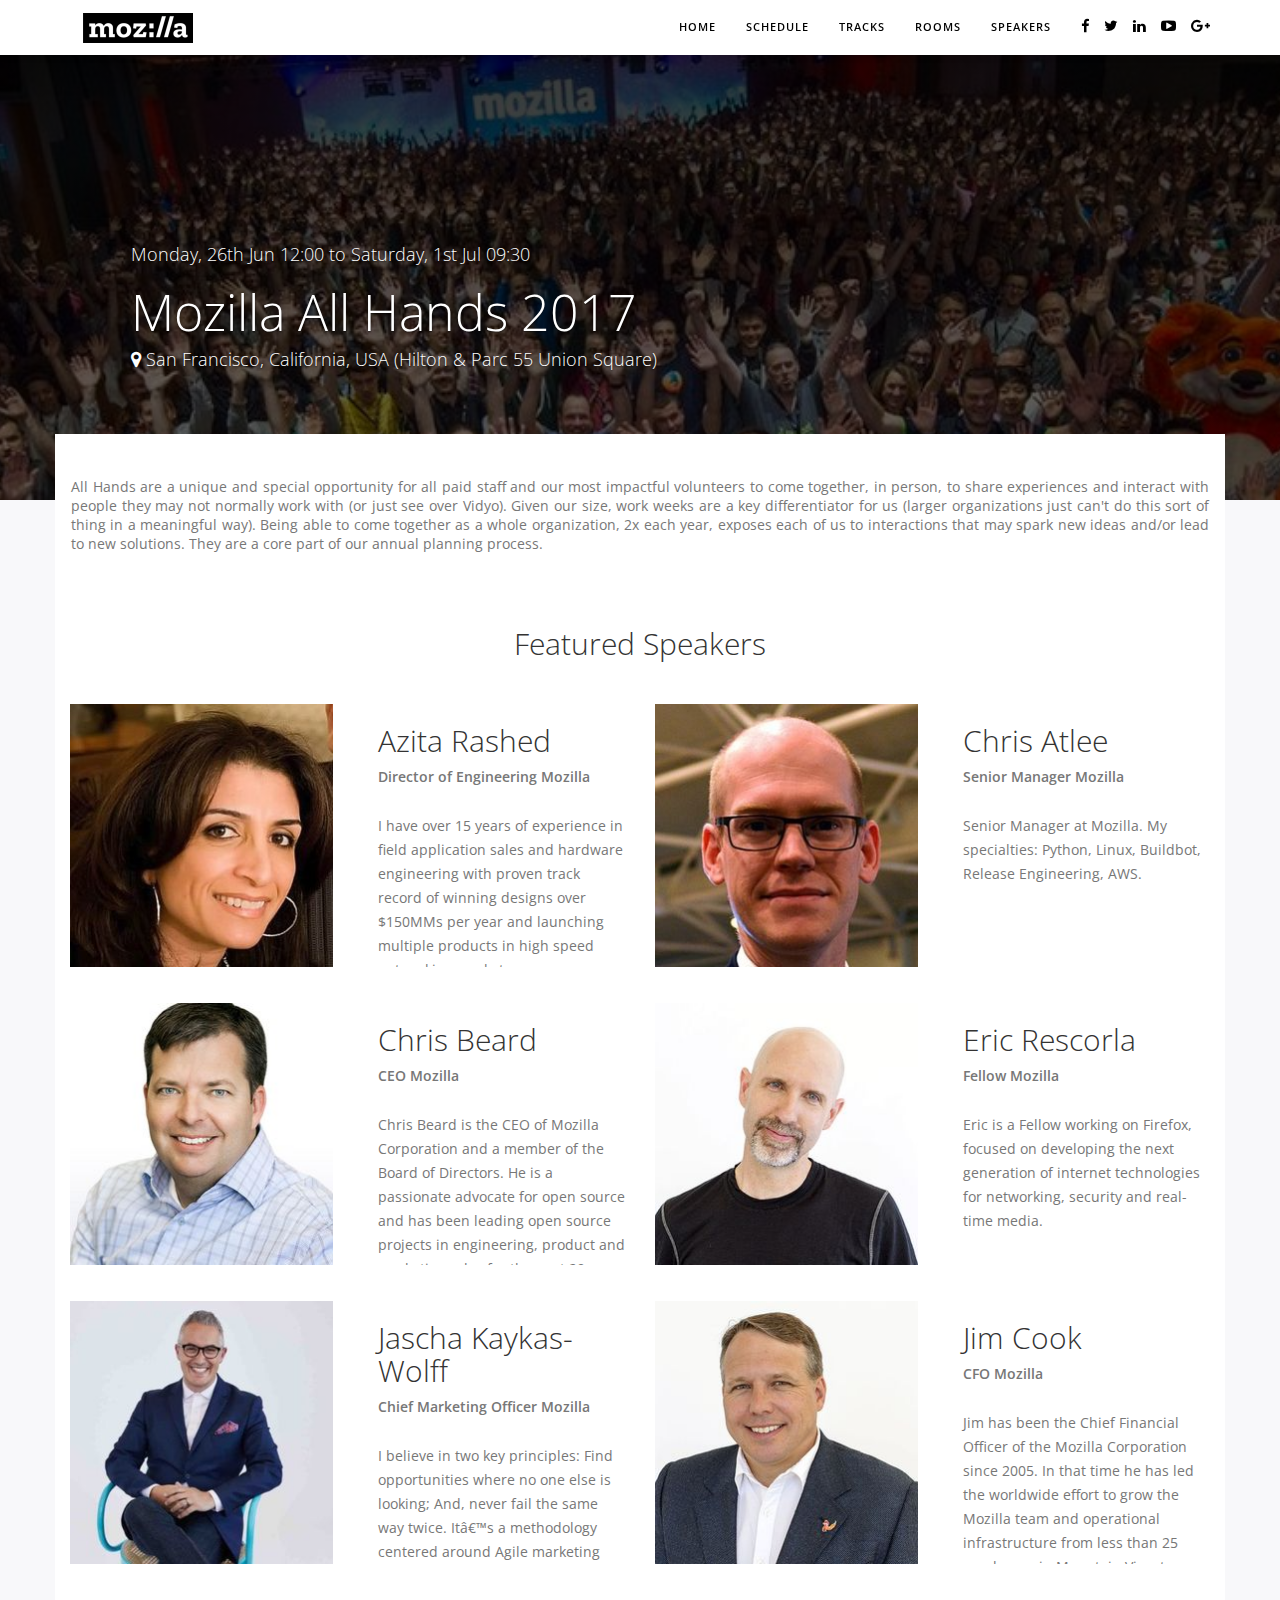
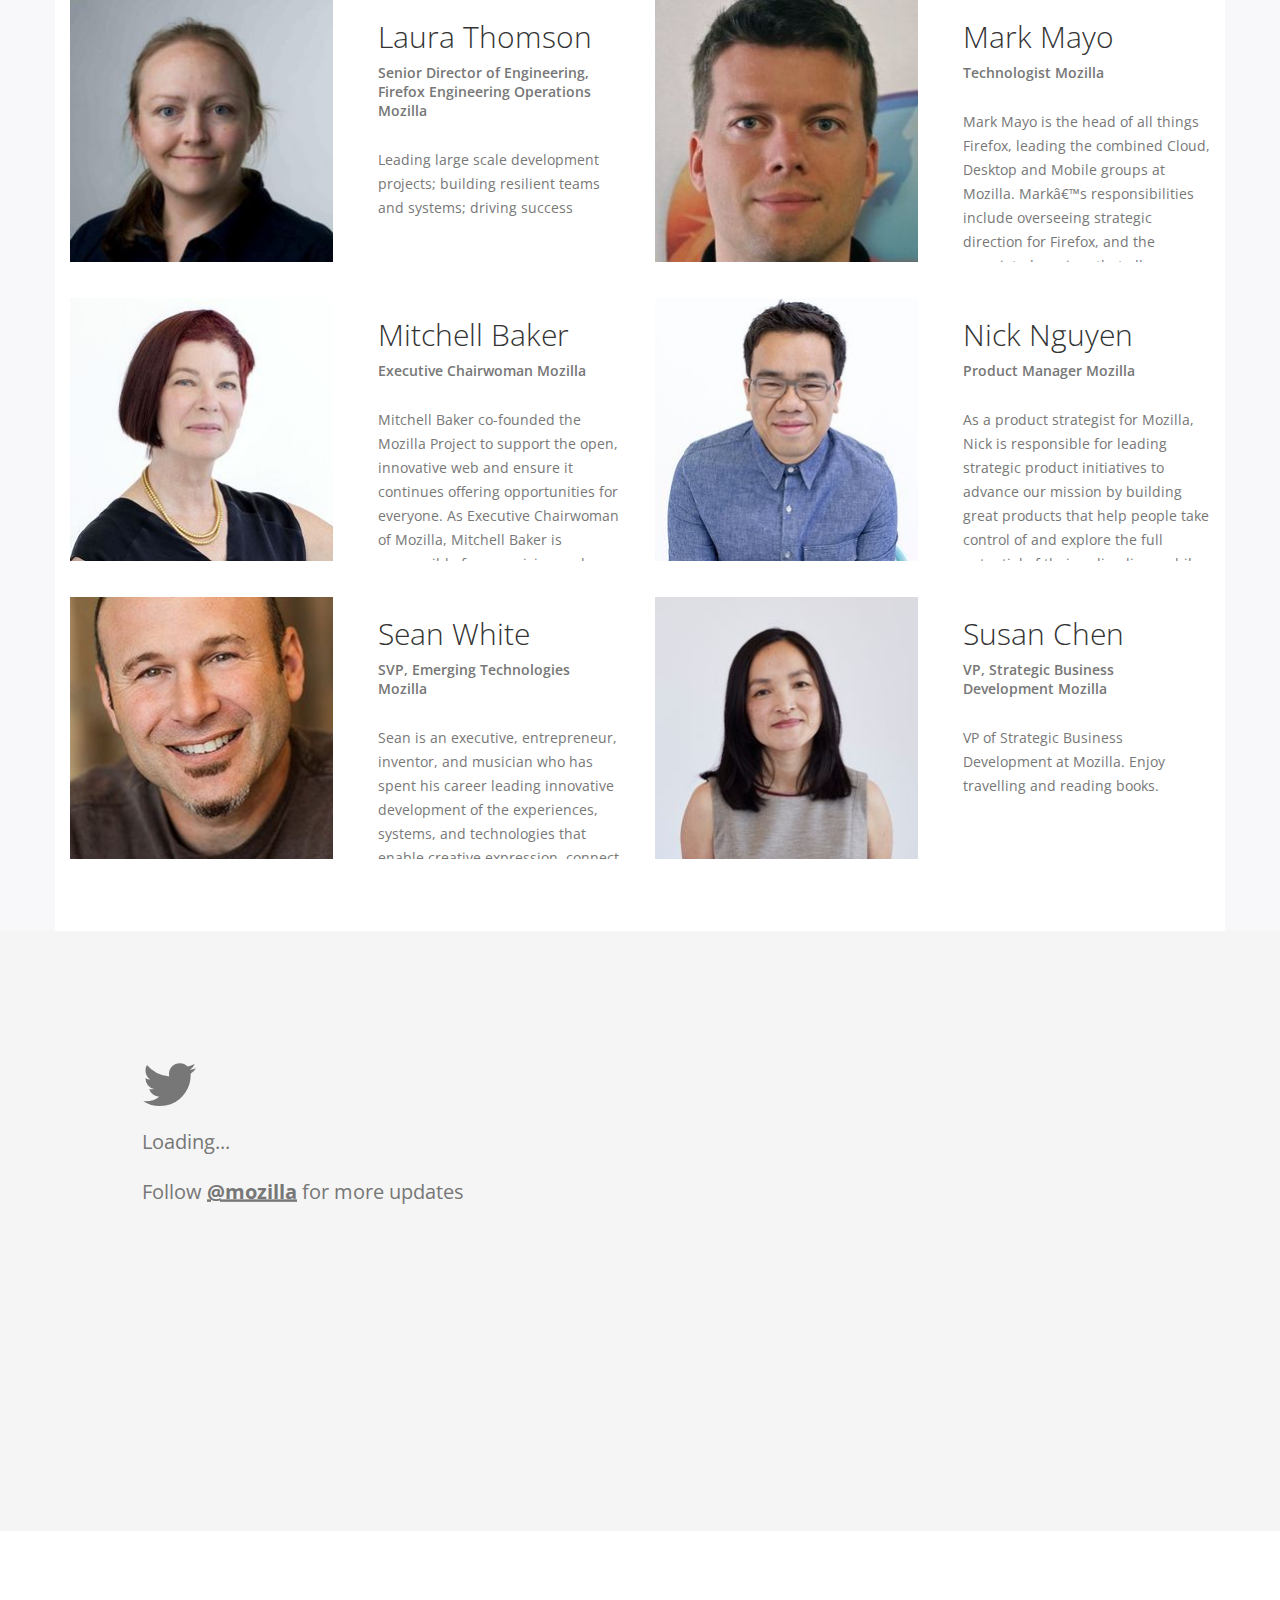
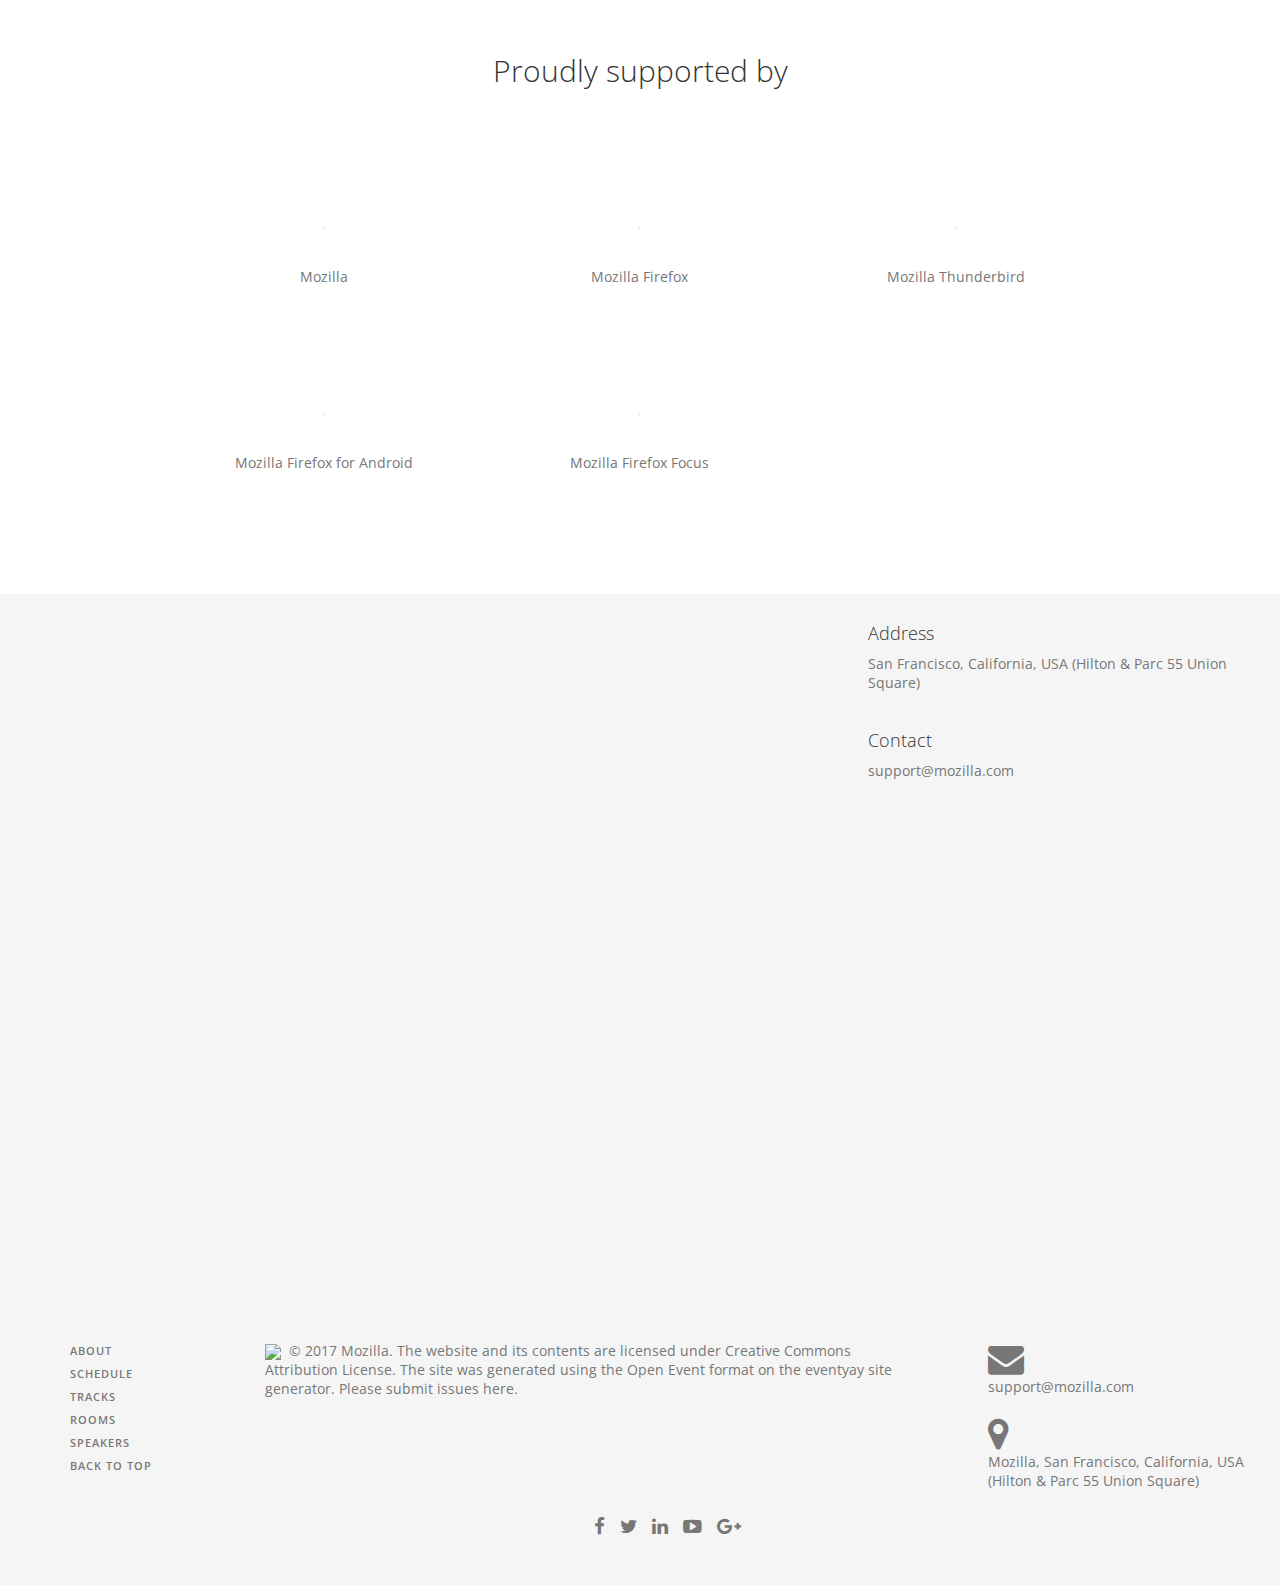
==== MozillaAllHands2017.mobile-view-filters/index.html @ 5df393ee "Add files" ====
<!DOCTYPE html><html lang="en"><head><!-- Global site tag (gtag.js) - Google Analytics --><link rel="preload" as="script" href="./js/jquery.min.js"><link rel="preload" as="script" href="./js/bootstrap.min.js"><link rel="preload" as="script" href="./js/event.min.js"><link rel="preload" as="style" href="./css/schedule.css"><link rel="preload" as="style" href="./css/font-awesome.min.css"><link rel="preload" as="style" href="./css/bootstrap.min.css"><link rel="manifest" href="./manifest.json"><link rel="preload" as="font" href="https://fonts.googleapis.com/css?family=Open+Sans:400,600,300" crossorigin><meta charset="utf-8"><meta http-equiv="X-UA-Compatible" content="IE=edge"><meta name="viewport" content="width=device-width,initial-scale=1"><meta name="theme-color" content="#317EFB"><!-- The above 3 meta tags *must* come first in the head; any other head content must come *after* these tags --><meta name="description" content="Mozilla All Hands 2017 Schedule"><meta name="author" content="Mozilla"><title>Mozilla All Hands 2017</title><!-- Bootstrap core CSS --><!-- Latest compiled and minified CSS --><link rel="shortcut icon" href="" type="image/x-icon"><link href="https://fonts.googleapis.com/css?family=Open+Sans:400,600,300" rel="stylesheet"><link rel="stylesheet" href="./css/font-awesome.min.css"><link rel="stylesheet" href="./css/bootstrap.min.css"><link rel="stylesheet" href="./css/schedule.css"><!-- HTML5 shim and Respond.js for IE8 support of HTML5 elements and media queries --><!--[if lt IE 9]>
    <script src="https://oss.maxcdn.com/html5shiv/3.7.2/html5shiv.min.js"></script>
    <script src="https://oss.maxcdn.com/respond/1.4.2/respond.min.js"></script>
    <![endif]--></head><body><a href="#event" class="skip">Skip to content</a> <a class="scroll" href="#" id="down-button" data-scroll-direction="0"><i class="fa fa-chevron-up" aria-hidden="true"></i> </a><a id="top"></a><!-- Fixed navbar --><header role="banner" class="navbar-fixed-top navbar-default"><div class="container"><div class="navbar-header navbar-left pull-left"><a class="navbar-brand" style="padding:12.5px" href="."><img alt="Mozilla All Hands 2017" class="logo logo-dark" src="images/mozilla_logo.png"></a></div><div class="navbar-header navbar-right pull-right"><span class="pull-right dropdown"><button class="navbar-toggle" type="button" data-toggle="dropdown"><i class="fa fa-lg fa-paper-plane" aria-hidden="true"></i> <span class="caret"></span></button><ul class="dropdown-menu list-menu"><li><a href="https://www.facebook.com/mozilla/" id="social-icons"><i class="fa fa-lg fa-facebook" aria-hidden="true" title="facebook"></i></a></li><li><a href="https://twitter.com/mozilla" id="social-icons"><i class="fa fa-lg fa-twitter" aria-hidden="true" title="twitter"></i></a></li><li><a href="https://www.linkedin.com/company-beta/13948/" id="social-icons"><i class="fa fa-lg fa-linkedin" aria-hidden="true" title="linkedin"></i></a></li><li><a href="https://www.youtube.com/user/Mozilla" id="social-icons"><i class="fa fa-lg fa-youtube-play" aria-hidden="true" title="youtube-play"></i></a></li><li><a href="https://plus.google.com/+firefox" id="social-icons"><i class="fa fa-lg fa-google-plus" aria-hidden="true" title="google-plus"></i></a></li></ul></span><button class="navbar-toggle pull-right"><a id="speakerslink" href="speakers.html">Speakers</a></button> <span class="pull-right dropdown"><button class="navbar-toggle" type="button" data-toggle="dropdown">Schedule <span class="caret"></span></button><ul class="dropdown-menu list-menu"><li><a id="schedulelink" href="schedule.html"><i class="fa fa-lg fa-calendar" aria-hidden="true"></i> Schedule</a></li><li><a id="trackslink" href="tracks.html"><i class="fa fa-lg fa-map-signs" aria-hidden="true"></i> Tracks</a></li><li><a id="roomslink" href="rooms.html"><i class="fa fa-lg fa-building" aria-hidden="true"></i> Rooms</a></li></ul></span><a id="homelink" href="index.html"><button class="navbar-toggle pull-right homelink"><i class="fa fa-lg fa-home" aria-hidden="true"></i></button></a></div><div class="hidden-lg hidden-md hidden-sm clearfix"></div><div class="side-collapse in"><nav role="navigation" class="navbar-collapse"><div class="search-container"><input id="search-box" type="text" class="search-box fossasia-filter"> <label for="search-box"><span class="search-icon"><i class="fa fa-search" aria-hidden="true"></i></span></label></div><ul class="nav navbar-nav navbar-right"><li class="navlink"><a id="homelink" href="index.html">Home</a></li><li class="navlink"><a id="schedulelink" href="schedule.html">Schedule</a></li><li class="navlink"><a id="trackslink" href="tracks.html">Tracks</a></li><li class="navlink"><a id="roomslink" href="rooms.html">Rooms</a></li><li class="navlink"><a id="speakerslink" href="speakers.html">Speakers</a></li><li class="pull-left social-icons"><a href="https://www.facebook.com/mozilla/" id="social-icons"><i class="fa fa-lg fa-facebook" aria-hidden="true" title="facebook"></i></a></li><li class="pull-left social-icons"><a href="https://twitter.com/mozilla" id="social-icons"><i class="fa fa-lg fa-twitter" aria-hidden="true" title="twitter"></i></a></li><li class="pull-left social-icons"><a href="https://www.linkedin.com/company-beta/13948/" id="social-icons"><i class="fa fa-lg fa-linkedin" aria-hidden="true" title="linkedin"></i></a></li><li class="pull-left social-icons"><a href="https://www.youtube.com/user/Mozilla" id="social-icons"><i class="fa fa-lg fa-youtube-play" aria-hidden="true" title="youtube-play"></i></a></li><li class="pull-left social-icons"><a href="https://plus.google.com/+firefox" id="social-icons"><i class="fa fa-lg fa-google-plus" aria-hidden="true" title="google-plus"></i></a></li></ul></nav></div></div></header><div class="carousel slide" id="event"><div id="info" class="carousel-inner"><div style="background:linear-gradient(rgba(0,0,0,.8),rgba(0,0,0,.4)),url(images/mozilla_banner.jpg);background-repeat:no-repeat;background-attachment:fixed;background-size:cover;background-position:center" class="item active"><div class="container"><div class="carousel-caption"><h4>Monday, 26th Jun 12:00 to Saturday, 1st Jul 09:30</h4><h1>Mozilla All Hands 2017</h1><h4><i class="fa fa-map-marker"></i> San Francisco, California, USA (Hilton &amp; Parc 55 Union Square)</h4><p></p></div></div></div></div></div><div class="eventpage container"><a id="description"></a><div class="container"><div class="row"><div class="eventdes col-md-12"><p></p><p>All Hands are a unique and special opportunity for all paid staff and our most impactful volunteers to come together, in person, to share experiences and interact with people they may not normally work with (or just see over Vidyo). Given our size, work weeks are a key differentiator for us (larger organizations just can't do this sort of thing in a meaningful way). Being able to come together as a whole organization, 2x each year, exposes each of us to interactions that may spark new ideas and/or lead to new solutions. They are a core part of our annual planning process.</p><p></p></div></div></div><div class="container"><div class="row"><div class="col-md-12"><section class="speakers duplicatable-content"><div class="container paddingzero"><div class="row"><div class="col-sm-12 text-center"><h1 class="section-header">Featured Speakers</h1></div></div></div><div class="row featured-speakers"><div class="col-md-6 col-sm-12"><div class="speaker-with-bio"><div class="speaker"><div class="image-holder"><img onerror='this.onerror=null,this.src="./images/avatar.png"' data-original="images/speakers/azita_rashed.jpg" class="lazy background-image display-block" alt="Azita Rashed"><div class="responsive-overlay"><div class="hover-state text-center preserve3d"><div class="social-links vertical-align"><a href="https://www.linkedin.com/in/azita-rashed-251649/"><i class="icon fa fa-linkedin"></i></a></div></div></div></div></div><div class="speaker-description"><h2>Azita Rashed</h2><span class="sub">Director of Engineering Mozilla</span><p></p><p>I have over 15 years of experience in field application sales and hardware engineering with proven track record of winning designs over $150MMs per year and launching multiple products in high speed networking market.</p><p></p></div></div></div><div class="col-md-6 col-sm-12"><div class="speaker-with-bio"><div class="speaker"><div class="image-holder"><img onerror='this.onerror=null,this.src="./images/avatar.png"' data-original="images/speakers/chris_atlee.jpg" class="lazy background-image display-block" alt="Chris Atlee"><div class="responsive-overlay"><div class="hover-state text-center preserve3d"><div class="social-links vertical-align"><a href="https://twitter.com/chrisatlee"><i class="icon fa fa-twitter"></i></a> <a href="https://www.linkedin.com/in/chris-atlee-1765996/"><i class="icon fa fa-linkedin"></i></a></div></div></div></div></div><div class="speaker-description"><h2>Chris Atlee</h2><span class="sub">Senior Manager Mozilla</span><p></p><p>Senior Manager at Mozilla. My specialties: Python, Linux, Buildbot, Release Engineering, AWS.</p><p></p></div></div></div><div class="col-md-6 col-sm-12"><div class="speaker-with-bio"><div class="speaker"><div class="image-holder"><img onerror='this.onerror=null,this.src="./images/avatar.png"' data-original="images/speakers/chris_beard.jpg" class="lazy background-image display-block" alt="Chris Beard"><div class="responsive-overlay"><div class="hover-state text-center preserve3d"><div class="social-links vertical-align"><a href="https://twitter.com/cbeard"><i class="icon fa fa-twitter"></i></a> <a href="https://www.linkedin.com/in/cbeard/"><i class="icon fa fa-linkedin"></i></a></div></div></div></div></div><div class="speaker-description"><h2>Chris Beard</h2><span class="sub">CEO Mozilla</span><p></p><p>Chris Beard is the CEO of Mozilla Corporation and a member of the Board of Directors. He is a passionate advocate for open source and has been leading open source projects in engineering, product and marketing roles for the past 20 years.</p><p></p></div></div></div><div class="col-md-6 col-sm-12"><div class="speaker-with-bio"><div class="speaker"><div class="image-holder"><img onerror='this.onerror=null,this.src="./images/avatar.png"' data-original="images/speakers/eric_rescorla.jpg" class="lazy background-image display-block" alt="Eric Rescorla"><div class="responsive-overlay"><div class="hover-state text-center preserve3d"><div class="social-links vertical-align"></div></div></div></div></div><div class="speaker-description"><h2>Eric Rescorla</h2><span class="sub">Fellow Mozilla</span><p></p><p>Eric is a Fellow working on Firefox, focused on developing the next generation of internet technologies for networking, security and real-time media.</p><p></p></div></div></div><div class="col-md-6 col-sm-12"><div class="speaker-with-bio"><div class="speaker"><div class="image-holder"><img onerror='this.onerror=null,this.src="./images/avatar.png"' data-original="images/speakers/jascha_kayakas.jpg" class="lazy background-image display-block" alt="Jascha Kaykas-Wolff"><div class="responsive-overlay"><div class="hover-state text-center preserve3d"><div class="social-links vertical-align"><a href="https://twitter.com/kaykas"><i class="icon fa fa-twitter"></i></a> <a href="https://www.linkedin.com/in/kaykas/"><i class="icon fa fa-linkedin"></i></a></div></div></div></div></div><div class="speaker-description"><h2>Jascha Kaykas-Wolff</h2><span class="sub">Chief Marketing Officer Mozilla</span><p></p><p>I believe in two key principles: Find opportunities where no one else is looking; And, never fail the same way twice. Itâ€™s a methodology centered around Agile marketing practices and marketing technology. Coupled with a B.A. in Psychology from Whittier College, itâ€™s one thatâ€™s served me well professionally and personally.</p><p></p></div></div></div><div class="col-md-6 col-sm-12"><div class="speaker-with-bio"><div class="speaker"><div class="image-holder"><img onerror='this.onerror=null,this.src="./images/avatar.png"' data-original="images/speakers/jim_cook.jpg" class="lazy background-image display-block" alt="Jim Cook"><div class="responsive-overlay"><div class="hover-state text-center preserve3d"><div class="social-links vertical-align"><a href="https://twitter.com/cookflix"><i class="icon fa fa-twitter"></i></a> <a href="https://www.linkedin.com/in/cookflix/"><i class="icon fa fa-linkedin"></i></a></div></div></div></div></div><div class="speaker-description"><h2>Jim Cook</h2><span class="sub">CFO Mozilla</span><p></p><p>Jim has been the Chief Financial Officer of the Mozilla Corporation since 2005. In that time he has led the worldwide effort to grow the Mozilla team and operational infrastructure from less than 25 employees in Mountain View to a worldwide operation of more than 750 employees in 11 offices on 4 different continents.</p><p></p></div></div></div><div class="col-md-6 col-sm-12"><div class="speaker-with-bio"><div class="speaker"><div class="image-holder"><img onerror='this.onerror=null,this.src="./images/avatar.png"' data-original="images/speakers/laura_thomson.jpg" class="lazy background-image display-block" alt="Laura Thomson"><div class="responsive-overlay"><div class="hover-state text-center preserve3d"><div class="social-links vertical-align"><a href="https://twitter.com/lxt"><i class="icon fa fa-twitter"></i></a> <a href="https://www.linkedin.com/in/laurathomson/"><i class="icon fa fa-linkedin"></i></a></div></div></div></div></div><div class="speaker-description"><h2>Laura Thomson</h2><span class="sub">Senior Director of Engineering, Firefox Engineering Operations Mozilla</span><p></p><p>Leading large scale development projects; building resilient teams and systems; driving success</p><p></p></div></div></div><div class="col-md-6 col-sm-12"><div class="speaker-with-bio"><div class="speaker"><div class="image-holder"><img onerror='this.onerror=null,this.src="./images/avatar.png"' data-original="images/speakers/mark_mayo.jpg" class="lazy background-image display-block" alt="Mark Mayo"><div class="responsive-overlay"><div class="hover-state text-center preserve3d"><div class="social-links vertical-align"><a href="https://blog.mozilla.org/press/bios/mark-mayo/" target="default"><i class="icon fa fa-home"></i></a> <a href="https://twitter.com/mmayo"><i class="icon fa fa-twitter"></i></a> <a href="https://www.linkedin.com/in/markmayo/"><i class="icon fa fa-linkedin"></i></a></div></div></div></div></div><div class="speaker-description"><h2>Mark Mayo</h2><span class="sub">Technologist Mozilla</span><p></p><p>Mark Mayo is the head of all things Firefox, leading the combined Cloud, Desktop and Mobile groups at Mozilla. Markâ€™s responsibilities include overseeing strategic direction for Firefox, and the associated services that allow Mozilla to be a major force in the world building a safer, better, open Web. Mark came to Mozilla in 2011 to build Mozillaâ€™s cloud offerings, including the Identity, Sync and Location platforms.</p><p></p></div></div></div><div class="col-md-6 col-sm-12"><div class="speaker-with-bio"><div class="speaker"><div class="image-holder"><img onerror='this.onerror=null,this.src="./images/avatar.png"' data-original="images/speakers/mitchell_baker.jpg" class="lazy background-image display-block" alt="Mitchell Baker"><div class="responsive-overlay"><div class="hover-state text-center preserve3d"><div class="social-links vertical-align"><a href="https://blog.mozilla.org/press/media-library/bios/" target="default"><i class="icon fa fa-home"></i></a> <a href="https://www.linkedin.com/in/bakermitchell/"><i class="icon fa fa-linkedin"></i></a></div></div></div></div></div><div class="speaker-description"><h2>Mitchell Baker</h2><span class="sub">Executive Chairwoman Mozilla</span><p></p><p>Mitchell Baker co-founded the Mozilla Project to support the open, innovative web and ensure it continues offering opportunities for everyone. As Executive Chairwoman of Mozilla, Mitchell Baker is responsible for organizing and motivating a massive, worldwide, collective of employees and volunteers around the world who are building the Internet as a global public resource, open and accessible to all. Mitchell is deeply engaged in developing product offerings that promote the mission of empowering individuals. She also guides the overall scope and direction of Mozillaâ€™s mission.</p><p></p></div></div></div><div class="col-md-6 col-sm-12"><div class="speaker-with-bio"><div class="speaker"><div class="image-holder"><img onerror='this.onerror=null,this.src="./images/avatar.png"' data-original="images/speakers/nick_nguyen.jpg" class="lazy background-image display-block" alt="Nick Nguyen"><div class="responsive-overlay"><div class="hover-state text-center preserve3d"><div class="social-links vertical-align"><a href="https://twitter.com/osunick"><i class="icon fa fa-twitter"></i></a> <a href="https://www.linkedin.com/in/osunick/"><i class="icon fa fa-linkedin"></i></a></div></div></div></div></div><div class="speaker-description"><h2>Nick Nguyen</h2><span class="sub">Product Manager Mozilla</span><p></p><p>As a product strategist for Mozilla, Nick is responsible for leading strategic product initiatives to advance our mission by building great products that help people take control of and explore the full potential of their online lives, while empowering them with technology, know-how and opportunity to advance the Open Web.</p><p></p></div></div></div><div class="col-md-6 col-sm-12"><div class="speaker-with-bio"><div class="speaker"><div class="image-holder"><img onerror='this.onerror=null,this.src="./images/avatar.png"' data-original="images/speakers/sean_white.jpg" class="lazy background-image display-block" alt="Sean White"><div class="responsive-overlay"><div class="hover-state text-center preserve3d"><div class="social-links vertical-align"><a href="https://twitter.com/seanwhite"><i class="icon fa fa-twitter"></i></a> <a href="https://www.linkedin.com/in/seanwhite/"><i class="icon fa fa-linkedin"></i></a></div></div></div></div></div><div class="speaker-description"><h2>Sean White</h2><span class="sub">SVP, Emerging Technologies Mozilla</span><p></p><p>Sean is an executive, entrepreneur, inventor, and musician who has spent his career leading innovative development of the experiences, systems, and technologies that enable creative expression, connect us to each other, and enhance our understanding of the world around us.</p><p></p></div></div></div><div class="col-md-6 col-sm-12"><div class="speaker-with-bio"><div class="speaker"><div class="image-holder"><img onerror='this.onerror=null,this.src="./images/avatar.png"' data-original="images/speakers/susan_chen.jpg" class="lazy background-image display-block" alt="Susan Chen"><div class="responsive-overlay"><div class="hover-state text-center preserve3d"><div class="social-links vertical-align"><a href="https://www.linkedin.com/in/susan-chen-6167/"><i class="icon fa fa-linkedin"></i></a></div></div></div></div></div><div class="speaker-description"><h2>Susan Chen</h2><span class="sub">VP, Strategic Business Development Mozilla</span><p></p><p>VP of Strategic Business Development at Mozilla. Enjoy travelling and reading books.</p><p></p></div></div></div></div></section></div></div></div></div><div class="row tweets-row"><section class="container"><div class="tweet-row"><div class="col-sm-12 col-md-12 col-xs-12"><i class="social_twitter fa fa-twitter"></i><div class="tweets-feed" id="tweets" data-count="50" data-query="mozilla" data-from="mozilla"><div class="arrow-up"></div><p id="tweet" class="tweet">Loading...</p><span id="dateTweeted"></span><p>Follow <u><b><a href="https://twitter.com/mozilla">@mozilla</a></b></u> for more updates</p></div></div></div></section></div><div class="sponsor-container"><section class="sponsorscont"><div class="row sponsor-row"><div class="col-sm-12 col-md-12 col-xs-12 text-center"><h1 class="section-header">Proudly supported by</h1><br></div></div><div class="row"><div class="col-sm-10 col-sm-offset-1"><div class="row"><div class="sponsor-row-text vcenter col-md-4 col-sm-6"><div class="vcenter sponsorimg text-center"><a href="https://www.mozilla.org/en-US/firefox/new/" data-toggle="tooltip" title="Gold Sponsor"><img class="lazy centre large" alt="Mozilla" data-original="images/sponsors/mozilla_sponsor.png"> </a>Mozilla</div></div><div class="sponsor-row-text vcenter col-md-4 col-sm-6"><div class="vcenter sponsorimg text-center"><a href="https://www.mozilla.org/en-US/firefox/new/" data-toggle="tooltip" title="Gold Sponsor"><img class="lazy centre large" alt="Mozilla Firefox" data-original="images/sponsors/mozilla_firefox.png"> </a>Mozilla Firefox</div></div><div class="sponsor-row-text vcenter col-md-4 col-sm-6"><div class="vcenter sponsorimg text-center"><a href="https://www.mozilla.org/en-US/thunderbird/" data-toggle="tooltip" title="Gold Sponsor"><img class="lazy centre large" alt="Mozilla Thunderbird" data-original="images/sponsors/mozilla_thunderbird.png"> </a>Mozilla Thunderbird</div></div><div class="sponsor-row-text vcenter col-md-4 col-sm-6"><div class="vcenter sponsorimg text-center"><a href="https://support.mozilla.org/en-US/products/mobile" data-toggle="tooltip" title="Gold Sponsor"><img class="lazy centre large" alt="Mozilla Firefox for Android" data-original="images/sponsors/mozilla_firefox_android.png"> </a>Mozilla Firefox for Android</div></div><div class="sponsor-row-text vcenter col-md-4 col-sm-6"><div class="vcenter sponsorimg text-center"><a href="https://github.com/mozilla-mobile/focus-android" data-toggle="tooltip" title="Gold Sponsor"><img class="lazy centre large" alt="Mozilla Firefox Focus" data-original="images/sponsors/mozilla_firefox_focus.png"> </a>Mozilla Firefox Focus</div></div></div><!-- sponsor-row --></div></div></section></div><div class="location"><div class="location-map row"><div class="col-md-8" id="map"></div><div class="address col-md-4"><h4>Address</h4><p>San Francisco, California, USA (Hilton &amp; Parc 55 Union Square)</p><br><h4>Contact</h4><p>support@mozilla.com</p></div></div></div><input type="hidden" id="mappos" value="37.784878,-122.408965"><div class="footer-container"><footer class="classic"><div class="container"><div class="row ui-sortable"><div id="menuItem" class="col-sm-2 col-md-2 col-xs-12"><ul class="menu"><li><a target="_self" href="index.html#description">About</a></li><li><a target="_self" href="schedule.html">Schedule</a></li><li><a target="_self" href="tracks.html">Tracks</a></li><li><a target="_self" href="rooms.html">Rooms</a></li><li><a target="_self" href="speakers.html">Speakers</a></li><li><a class="inner-link back-to-top" href="#top">Back To Top</a></li></ul></div><div id="copyright" class="col-sm-7 col-md-7 col-xs-12"><p><a href="https://creativecommons.org/licenses/by/4.0/"><img src="http://i.creativecommons.org/l/by/4.0/80x15.png"></a>&nbsp; &copy; 2017 Mozilla. The website and its contents are licensed under <a href="https://creativecommons.org/licenses/by/4.0/">Creative Commons Attribution License. </a>The site was generated using the Open Event format on the <a href="https://eventyay.com/">eventyay</a> <a href="https://webgen.eventyay.com/">site generator</a>. Please submit issues <a href="https://github.com/fossasia/open-event-webapp/issues">here</a>.</p></div><div class="contact-details col-sm-3 col-md-3 col-xs-12"><ul class="contact-methods"><li><i class="fa fa-envelope"></i><div><a href="mailto:support@mozilla.com" target="_self" class="org-name">support@mozilla.com</a></div></li><li class="address"><i class="fa fa-map-marker"></i><div>Mozilla&#44;&nbsp;San Francisco, California, USA (Hilton &amp; Parc 55 Union Square)</div></li></ul></div></div><div class="row ui-sortable"><div class="col-sm-12 text-center"><ul class="social-profiles"><li class="pull-left social-icons"><a href="https://www.facebook.com/mozilla/" id="social-icons"><i class="fa fa-lg fa-facebook" aria-hidden="true" title="facebook"></i></a></li><li class="pull-left social-icons"><a href="https://twitter.com/mozilla" id="social-icons"><i class="fa fa-lg fa-twitter" aria-hidden="true" title="twitter"></i></a></li><li class="pull-left social-icons"><a href="https://www.linkedin.com/company-beta/13948/" id="social-icons"><i class="fa fa-lg fa-linkedin" aria-hidden="true" title="linkedin"></i></a></li><li class="pull-left social-icons"><a href="https://www.youtube.com/user/Mozilla" id="social-icons"><i class="fa fa-lg fa-youtube-play" aria-hidden="true" title="youtube-play"></i></a></li><li class="pull-left social-icons"><a href="https://plus.google.com/+firefox" id="social-icons"><i class="fa fa-lg fa-google-plus" aria-hidden="true" title="google-plus"></i></a></li></ul></div></div></div></footer></div><script src="./js/jquery.min.js"></script><script src="./js/bootstrap.min.js"></script><script src="./js/event.min.js"></script><script async defer="defer" src="https://maps.googleapis.com/maps/api/js?key=AIzaSyCd_L2ncYmf3Yyr6Or01E_ze6QEv289HYs&callback=initMap"></script><!--<script src="//platform.twitter.com/widgets.js" charset="utf-8"></script>--><script>datafetcher(),"serviceWorker"in navigator&&window.addEventListener("load",function(){navigator.serviceWorker.register("./sw.js").then(function(e){},function(e){console.log("ServiceWorker registration failed: ",e)})}),$(function(){$("img.lazy").lazyload({threshold:2e3})})</script></body></html>
---- MozillaAllHands2017.mobile-view-filters/css/schedule.css ----
.navlink a:hover,a .speaker-social:hover,a:hover{text-decoration:none}.anchor,.event,.navlink,.sponsors{position:relative}.date-pill,.rooms{white-space:nowrap}.event,.pop-box .pop .pop-over,.room-header span,.session,.speaker-info .name,.text,.title-inline li{word-wrap:break-word}.clear-both,.line{clear:both}body{background-color:#f8f8fa!important;color:#777;font:12px 'Open Sans','Helvetica Neue',Helvetica,Arial,sans-serif}.anchor{display:block;top:-70px;visibility:hidden}.hide{display:none}.h1,.h2,.h3,.h4,.h5,.h6,h1,h2,h3,h4,h5,h6{color:#333;font-family:'Open Sans','Helvetica Neue',Helvetica,Arial,sans-serif;font-weight:300}a{color:#777}a:hover{color:#757575}a .speaker-social{margin-right:.3em}.scroll{display:flex}.logo{max-height:45px;max-width:110px}.navbar-default{background-color:#fff;border-color:#e7e7e7;box-shadow:0 0 8px 0 rgba(0,0,0,.125)}.navbar-default .navbar-nav>li>a{color:#000;font-size:11px}.navbar-header{margin-left:20px}.navlink{font-size:11px;font-weight:600;letter-spacing:1px;text-transform:uppercase;top:2px}.navlink a{padding-bottom:14px}.navlink a:hover{border-bottom:3px solid #777}.active,.pop-box .pop .pop-over>.sessions .sizeevent:hover span:nth-of-type(2),.tweets-feed a{text-decoration:underline}@media screen and (max-width:768px){.navlink a:hover{width:20%}}.navbar-toggle{border:0;color:#777;margin-left:0;margin-top:1em;padding:6px 5px}.navbar-default .navbar-toggle .icon-bar{background-color:#777}.dropdown-menu{min-width:60px}.dropdown-menu li a{padding:5px 20px}@media only screen and (max-width:350px){.homelink{display:none}}.sessions ul{list-style:none}.sessions ul li:after{content:','}.sessions ul li:last-of-type:after{content:''}@media (min-width:450px){body{font-size:14px}}@media (min-width:768px){#day-menu .dropdown-menu{display:block;opacity:0;top:-500px;-moz-transition:opacity .5s ease;-ms-transition:opacity .5s ease;-o-transition:opacity .5s ease;-webkit-transition:opacity .5s ease;transition:opacity .5s ease}#day-menu .dropdown-menu:hover{display:block;opacity:1;top:50px}#day-menu>.dropdown-toggle:hover+.dropdown-menu{opacity:1;top:50px}#day-menu>.dropdown-toggle:hover{background-color:#e7e7e7}}.btn-sign-up{background:#ff8700;color:#fff;margin-left:5px;margin-top:-5px}.video-link{margin-left:3px}.video-link>.fa{color:#757575;font-size:22px}.video-link>.fa:hover{color:#e52d27}.session-link>.fa{color:#757575;font-size:18px}.session-link>.fa:hover{color:#2196f3}@media (max-width:450px){.session-link>.fa{font-size:24px}.video-link>.fa{font-size:28px}.btn-sign-up{font-size:15px;margin-top:-8px}.navbar-toggle{margin-right:0}}@media (max-width:500px){.nav>li>a{padding:8px!important}}.section-header{font-size:30px;line-height:36px;margin-bottom:42px;margin-top:50px}.inputbox{margin-left:5px;padding:4px;width:35%}.speakers-inputbox{margin-left:5px;padding:0;vertical-align:top;width:50%}.s-popup-header-name{display:inline-block!important;font-size:15px!important;font-weight:400;max-width:98%;overflow:hidden;text-overflow:ellipsis;vertical-align:top;white-space:nowrap}::selection{background-color:#ff8700;color:#fff}.footer{bottom:0;color:#777;height:100px;margin:0;padding:15px;text-align:center}.large,.medium,.small{height:auto;margin:1%;max-width:100%;padding:3%;display:block;width:auto}.large{max-height:200px}.medium{max-height:140px}.small{max-height:120px}.sponsor-container{background:#fff}.sponsor-row{font-weight:700;color:#000}.sponsor-row-text{margin-bottom:60px;margin-top:10px}.sponsors{background-color:#fff;border:1px solid #ddd;border-radius:4px;display:block;margin:25px;padding:10px 15px}.location{background-color:#f5f5f5}.location-map{margin-left:0;margin-right:0}.address{margin-top:20px}.mediumoffset:first-child{margin-left:8.33%}.smalloffset{margin-left:41.66666667%}.largeoffset{margin-left:36%}.sublargeoffset:first-child{margin-left:16.6%}.subsmalloffset{margin-left:41.66666667%}@media (max-width:792px){.speaker-with-bio .speaker-description{display:table}.mediumoffset:first-child,.sublargeoffset:first-child{margin-left:0}}@media (max-width:892px){.largeoffset,.smalloffset{margin-left:10%}}.centre{display:block;margin:0 auto}.show-button-filter{padding-top:10px}.filter{margin-right:10px;padding-top:8px}.list-menu{top:90%}.calendar-filter{flex-grow:1;padding-top:8px}.schedule-download{padding-top:10px;margin-left:0}#event{margin-bottom:0}.event{cursor:pointer;background:#b7cdff;border-bottom:1px solid rgba(0,0,0,.15);border-left:1px solid transparent;border-radius:4px;border-right:1px solid rgba(0,0,0,.15);border-top:1px solid transparent;box-shadow:0 1px 2px rgba(0,0,0,.25);display:block;margin:0 12px 12px 0;text-shadow:1px 1px 0 rgba(0,0,0,.15);width:auto}.date-list,.featured-speaker{margin-top:50px}.arrow,.pop-box{position:absolute;z-index:1000}.sizeevent{cursor:pointer;font-style:normal;font-weight:400;padding:20px;width:auto}.sizeevent span{font-weight:700}.sizeevent i{margin-left:10px}.trackwidth{width:112px}@media (max-width:660px){.event{max-width:100%}}@media (max-width:600px){.show-button-filter{padding-bottom:0}.show-button-filter button{width:100%}}.date-list{line-height:40px}.date-pill{border:thin solid;border-radius:4px;display:inline-block;line-height:1.5;margin:10px;padding:6px}#track-list{margin-bottom:8%}.left-border{border-left:1px solid #e6e6e6}.text{color:#black;font-size:22px;text-align:justify}.tracks{border-left:1px solid rgba(0,0,0,.1);min-height:70px}.arrow{height:10px;left:6px;margin-top:-8px;overflow:hidden;width:25px}.arrow span{background:#efefef;border-left:1px solid #c1c1c1;border-top:1px solid #c1c1c1;display:block;height:14px;margin:1px 0 0 4px;width:14px;zoom:1;-moz-box-shadow:inset 1px 1px 1px 0 rgba(255,255,255,.37);-moz-transform:rotate(45deg) skew(-10deg,-10deg);-ms-transform:rotate(45deg) skew(-10deg,-10deg);-o-transform:rotate(45deg) skew(-10deg,-10deg);-webkit-box-shadow:inset 1px 1px 1px 0 rgba(255,255,255,.37);-webkit-transform:rotate(45deg) skew(-10deg,-10deg);box-shadow:inset 1px 1px 1px 0 rgba(255,255,255,.37);transform:rotate(45deg) skew(-10deg,-10deg)}.pop-box{cursor:text;background-color:#fff;border:1px solid #c1c1c1;border-radius:4px;margin-top:8px;height:auto;min-height:255px;transition:all .5s ease;width:355px}.bookmark,.clickable-link,.room-name,.session,.social-button,.speaker-info,.track-name{cursor:pointer}.pop-box .pop>hr{margin:10px 0;min-width:calc(100% - 20px)}.pop-box .pop>h4{margin-left:-20px}.pop-box .pop>.pop-over.row{padding:10px 20px 0 0}.pop-box .pop>.pop-over.row:hover .fa{color:#000}.pop-box .pop>.pop-over.row:hover .s-button{color:#fff}.pop-box .pop{background-color:#fff;margin-left:20px;border-radius:3px}.pop-box .pop a{margin-left:-5px}.pop-box .pop .pop-over>.sessions{padding:0}.pop-box .pop .pop-over{color:#777;font-weight:400;line-height:20px;margin:0;padding:0}.active,.list-title{font-weight:700}.pop-box .pop-header{background:#efefef;border-bottom:1px solid #ddd;border-top-left-radius:4px;border-top-right-radius:4px;height:35px;margin-left:-20px;padding:5px 5px 0 20px}#headline{padding:8px}.main{background-color:#fff;margin-bottom:1%;margin-top:2%;padding-top:2%}.card-container{padding:4%}.card-container .card{background-color:#fff;border:1px solid rgba(0,0,0,.15);border-radius:4px;box-shadow:0 .125em .275em 0 rgba(0,0,0,.125);display:block;margin:30% auto 0;width:250px}.card-container .card .card-img-top{height:235px;overflow:hidden;width:248px}.card-container .card .card-block{height:330px;overflow-y:hidden;overflow-x:hidden;padding:2%}.card-container .card .card-block:hover{overflow-y:overlay}.card-container .card .card-block .card-text{color:#2482d3;line-height:normal;padding:1%;word-wrap:break-word}.card-container .card .card-block .description{color:#000;margin:4%;padding:4px;text-align:center}.card-container .card .icons{color:#757575;height:43px;font-size:18px;padding:4%;text-align:center}.speakers-list{max-width:50%;float:left;padding-left:15px}@media only screen and (max-width:400px){.speakers-list{max-width:35%}}.speaker-short-info{width:auto;overflow:hidden;padding-left:15px}.track-heading{margin-top:40px}.active{color:#000!important}.eventtime{color:#777;height:46px;text-align:center;transform:translateY(30%);vertical-align:middle}@media only screen and (max-width:600px){.eventtime{padding-left:0}}.sesroom{color:#fff;padding:1%;margin-left:4%;max-width:500px}@media only screen and (min-width:600px) and (max-width:700px){.sesroom{max-width:400px}}@media only screen and (min-width:458px) and (max-width:600px){.sesroom{max-width:300px}}@media (max-width:458px){.sesroom{max-width:250px}}.titlecolor{border-radius:50%;height:12px;width:12px;display:inline-block}.room-info,.track-info{margin-bottom:5px}.room-name-list{margin-bottom:20px}.title-inline{padding:0;position:relative}.title-inline li{margin-left:2%;display:inline-block;max-width:188.6px;vertical-align:top}.title-legend{float:right;width:215px;line-height:13px}.track-room-names{color:#000;margin-top:16%;padding-left:30px}@media screen and (max-width:768px){.track-room-names{display:none}}.social-buttons{display:none;margin-top:5px;padding-left:15px;padding-right:5px}.social-buttons-speaker{display:none;padding-left:10px}.header-pop,.schedule-track,.social-button{display:inline-block}.social-button{color:#fff;height:25px;text-align:center;width:25px}.social-button i{height:100%;line-height:25px;width:100%}.social-session{padding-left:15px;padding-top:10px}.facebook{background-color:#3b5998}.twitter{background-color:#55acee}.google{background-color:#dd4b39}.linkedin{background-color:#3b5998}.social-link{padding-left:10px;padding-top:5px}@media (max-width:990px){.title-legend{float:left;width:40%}}@media (max-width:767px){.pop-box{width:100%}.pop-box .arrow{left:48%;margin-top:-10px}}.schedule-track{margin-right:10px;vertical-align:text-top}@media (max-width:600px){.schedule-track{display:block}}.margin-down-10{margin-bottom:10px}.margin-down-15{margin-bottom:15px}.carousel,.carousel .item{height:500px}.carousel-caption{bottom:100px;color:#fff;left:10.2%;padding-bottom:20px;padding-top:20px;position:absolute;right:15%;text-align:left;text-shadow:0 1px 2px rgba(0,0,0,.6);z-index:10}.carousel-caption h1,.carousel-caption h4{color:#fff}@media (min-width:768px){.carousel-caption h1{font-size:50px}}.eventpage{margin-top:-66px;padding:0;position:relative;overflow:hidden;background-color:#fff}.eventpage .listing-panel{background-color:#fff;border-color:#d2d6df;border-style:solid;border-width:0 0 1px;box-sizing:border-box;padding-bottom:10px;padding-top:10px}.eventpage .listing-panel .ticket-button-container{padding-right:30px}.eventpage .listing-panel .ticket-button-container #ticket-button{display:block;position:relative;top:-87px;visibility:hidden}.eventdes{color:#777;padding-top:30px;text-align:justify}.eventdes p{padding:1px}.speaker-info{height:280px;margin-bottom:10px;padding:0}.speaker-info .name{padding:0 4px}#map{display:block;margin:auto;height:75vh}.speakers-row{padding:0 15px}.speakers-row .speaker-column{padding:0}.speakers-row .speaker-column .speaker{margin-bottom:36px;position:relative}.speakers-row .speaker-column .speaker span{display:block;font-size:16px}.speakers-row .speaker-column .speaker .image-holder{cursor:pointer;margin-bottom:12px;overflow:hidden;position:relative}.speakers-row .speaker-column .speaker .image-holder .background-image{background-color:#f8f8fa;display:block;height:300px;margin:0 auto;width:300px}.speakers-row .speaker-column .speaker .image-holder .responsive-overlay{height:100%;position:absolute;top:0;width:100%}.speakers-row .speaker-column .speaker .image-holder .responsive-overlay .preserve3d{height:300px}.speakers-row .speaker-column .speaker .image-holder .responsive-overlay .hover-state{background:rgba(0,0,0,.5);display:block;left:0;opacity:0;position:relative;top:0;z-index:2;-moz-transition:all .3s ease-out;-webkit-transition:all .3s ease-out;transition:all .3s ease-out;height:300px;width:300px}.speaker-with-bio .speaker .image-holder:hover .hover-state,.speakers-row .speaker-column .speaker .image-holder:hover .hover-state{opacity:1}.speakers-row .speaker-column .speaker .image-holder .responsive-overlay .hover-state .bio{color:#fff;margin-left:10px;margin-right:10px;max-width:280px}@media screen and (max-width:892px){.speakers-row .speaker-column .speaker .image-holder .responsive-overlay .hover-state{margin:0 auto}}.speakers-row .speaker-column .speaker .image-holder .social-links{position:absolute;top:0;width:100%;-moz-transform:translate3d(0,-200px,0);-moz-transition:all .3s ease-out;-webkit-transform:translate3d(0,-200px,0);-webkit-transition:all .3s ease-out;transform:translate3d(0,-200px,0);transition:all .3s ease-out}.speakers-row .speaker-column .speaker .image-holder .social-links a{color:#fff;display:inline-block;font-size:24px;margin-left:6px}.speakers-row .speaker-column .speaker .image-holder .social-links a:hover{color:#000}.speakers-row .speaker-column .speaker .image-holder:hover .hover-state .social-links{width:100%;-moz-transform:translate3d(0,-200px,0);-moz-transition:all .3s ease-out;-webkit-transform:translate3d(0,-200px,0);-webkit-transition:all .3s ease-out;transform:translate3d(0,-200px,0);transition:all .3s ease-out;position:absolute;top:140%}.speakers-row .speaker-column .speaker .image-holder:hover .hover-state .social-links a{color:#fff;display:inline-block;font-size:24px;margin-left:6px}.speakers-row .speaker-column .speaker .image-holder:hover .hover-state .social-links a:hover{color:#000}.speaker-name{color:#333;height:30px;text-align:center;line-height:1em}@media only screen and (max-width:692px){span.speaker-name{text-align:center}}@media only screen and (max-width:500px){span.speaker-name{text-align:center}}.middle{padding:4%;text-align:center}.sponsorscont{padding:72px}.sponsorscont>div{margin-right:0;margin-left:0}.vcenter{transform:translateY(30%)}.sponsorimg{height:80px;line-height:80px;margin-bottom:36px}.sponsorimg img{max-height:80px;max-width:150px}.duplicatable-content{padding-bottom:36px}.speaker-with-bio{margin-bottom:36px;overflow:hidden}.speaker-with-bio .speaker{float:left;margin-bottom:0;width:50%}.speaker-with-bio .speaker .image-holder{overflow:hidden;position:relative}.speaker-with-bio .speaker .image-holder:hover .hover-state .social-links{position:absolute;top:140%}.speaker-with-bio .speaker .image-holder .background-image{height:262.5px;width:262.5px}.speaker-with-bio .speaker .responsive-overlay{height:100%;position:absolute;top:0;width:100%}.speaker-with-bio .speaker .responsive-overlay .hover-state{background:rgba(0,0,0,.5);display:block;height:262.5px;left:0;opacity:0;position:relative;top:0;width:262.5px;z-index:2;-moz-transition:all .3s ease-out;-webkit-transition:all .3s ease-out;transition:all .3s ease-out}.speaker-with-bio .speaker .responsive-overlay .hover-state .social-links{position:absolute;top:0;width:100%;-moz-transform:translate3d(0,-200px,0);-moz-transition:all .3s ease-out;-webkit-transform:translate3d(0,-200px,0);-webkit-transition:all .3s ease-out;transform:translate3d(0,-200px,0);transition:all .3s ease-out}.speaker-with-bio .speaker .responsive-overlay .hover-state .social-links a{color:#fff;display:inline-block;font-size:24px;margin-left:6px}.speaker-with-bio .speaker .responsive-overlay .hover-state .social-links a:hover{color:#000}.speaker-with-bio .speaker-description{float:left;max-height:262.5px;overflow:hidden;padding-left:30px;width:50%}.speaker-with-bio .speaker-description:hover{overflow:auto}.speaker-with-bio .speaker-description .sub{margin-right:20px;display:inline-block;font-weight:600;margin-bottom:18px}.speaker-with-bio .speaker-description p{font-size:14px;line-height:24px;margin:0 0 10px}.speaker-with-bio .speaker-description h2{margin-right:20px}@media (max-width:992px){.speaker-with-bio .speaker{width:100%}.speaker-with-bio .speaker .image-holder>.background-image{display:block;margin:0 auto}.speaker-with-bio .speaker-description{padding-left:0;text-align:center;width:100%}}@media screen and (max-width:992px){.speaker-with-bio>.speaker>.image-holder>.responsive-overlay>.hover-state{margin:0 auto}}@media only screen and (min-width:992px) and (max-width:1200px){.speaker-with-bio .speaker-description,.speaker-with-bio .speaker>.image-holder .background-image,.speaker-with-bio .speaker>.image-holder .responsive-overlay>.hover-state,.speakers-row .speaker-column .speaker>.image-holder .background-image,.speakers-row .speaker-column .speaker>.image-holder .responsive-overlay>.hover-state{height:212.5px;width:212.5px}.speakers-row{padding:0 75px}.speakers-row .speaker-column{text-align:center}}.vertical-align{position:relative;top:50%;-ms-transform:translateY(-50%);-webkit-transform:translateY(-50%);transform:translateY(-50%)}.tweets-feed{color:#777;font-size:20px;height:100px;line-height:30px;margin-bottom:20px;transition:opacity .2s linear}.tweets-feed a{color:#777;font-weight:700}.footer-container .classic a,.skip{text-decoration:none}.tweets-feed #dateTweeted{margin-bottom:20px;display:block;font-size:15px}#tweet{word-break:break-all}@media screen and (max-width:600px){.tweets-feed{font-size:1em}.tweets-feed #dateTweeted{display:block;font-size:.9em}}.tweet-row{margin-bottom:80px;padding:0;transform:translateY(30%)}.tweet-row .social_twitter{font-size:60px;margin-bottom:12px}.footer-container{margin:0 auto;max-width:1600px}.footer-container .classic{background:#f5f5f5;padding:72px 0 36px}.footer-container .classic .menu{display:inline-block;line-height:1;list-style:none;margin-bottom:14px;padding:0;text-align:left}.footer-container .classic .menu li{color:#000;float:none;font-size:11px;font-weight:600;letter-spacing:1px;margin-bottom:12px;position:relative;text-transform:uppercase;top:4px}.footer-container .classic span>.lead{display:inline-block;font-weight:400;margin-bottom:12px}.footer-container .classic .social-profiles,.footer-container .classic .social-profiles li{display:inline-block}.footer-container .classic a:hover{color:#000}.footer-container .contact-details{left:40px;margin-bottom:14px}.footer-container .contact-details .contact-methods{list-style:none;margin:0;padding:0}.footer-container .contact-details .contact-methods i{color:#777;font-size:36px}.footer-container .contact-details .contact-methods li{list-style:none;margin-bottom:12px;position:relative}.footer-container .contact-details .contact-methods span{display:inline-block;font-size:14px;left:8px;position:relative;width:188px}.footer-container .contact-details .contact-methods span a{border-bottom:3px solid #fff;bottom:10px;left:8px;padding-bottom:4px;position:relative}.footer-container .contact-details .contact-methods .address>span{vertical-align:top}@media (max-width:892px){.footer-container .contact-details{left:0}}.room-container>.tip-description{color:#777;line-height:2;text-align:left}.graytext{color:#777}.search-filter-speaker{margin-bottom:3.5rem;overflow:hidden}.search-filter-speaker .fossasia-filter{display:block;height:28px;margin:0 auto;width:186px;padding-left:25px}@media only screen and (max-width:600px){.search-filter-speaker{float:none}.search-filter-speaker .fossasia-filter{border-radius:5px;height:32px;width:80%}}.tweets-row{background:#f5f5f5;margin-right:0;margin-left:0;height:600px}.tweets-row section{padding:72px}.search-filter-schedule{flex-grow:2;padding:10px 10px 10px 0;font-size:small;border-radius:5px}.fossasia-filter{height:33px;width:100%;padding-left:25px;font-size:small;border-radius:5px}@media only screen and (max-width:350px){.search-filter{display:none}}.search-filter .fossasia-filter{background-color:#fff;border:1px solid #696969;color:#000}.search-filter label .fa{margin:-6px;padding-left:12px;padding-right:3px;position:absolute}.search-filter input:focus{outline:0;box-shadow:0 0 3px #0076f9}@media only screen and (max-width:450px){margin-right: 5px; .fossasia-filter{border-radius:5px;width:100%}}.search-filter-room{flex-grow:2;padding-left:2px;padding-top:12px}.search-filter-room input{line-height:30px;width:100%}@media only screen and (max-width:600px){.search-filter-room .fossasia-filter{border-radius:5px;float:none;height:33px;margin:0 auto}}.filter-margin{margin-right:10px}@media only screen and (max-width:340px){.filter-margin{margin-right:0}}.navbar-flex{display:flex;flex-wrap:wrap}@media only screen and (max-width:900px){.navbar-flex{padding-left:0;padding-right:0}}@media only screen and (max-width:600px){.middle{padding:0}.date-list{margin-top:10px;text-align:center}.date-pill{display:block;margin:1%}}.bookmark{padding:5px;position:absolute;right:0;top:0}.bookmark.starred{color:#000}.bookmark i{margin-left:5px}.tabs{margin-top:10px;line-height:20px;padding:0}.tabs-nav{display:flex;list-style:none;margin:0;overflow:auto;padding:0}.tabs-nav-link{background-color:#838282;color:#fff;flex:1;margin-right:4px;padding:10px;text-align:center;transition:color .3s}.tab,.tabs-nav-link.is-active{background-color:#e7e7e7}.tabs-nav-link:last-child{margin-right:0}.tabs-nav-link:hover{color:#e6e6e6}.tab-content,.tab-content a:hover,.tabs-nav-link.is-active{color:rgba(22,22,22,.99)}.tabs-nav-link i,.tabs-nav-link span{line-height:1;margin:0;padding:0}.tabs-nav-link i{font-size:18px}.tabs-nav-link span{display:none;font-size:18px}@media all and (min-width:720px){.tabs-nav-link i{font-size:22px;margin-bottom:12px}.tabs-nav-link span{display:block}}.tab{display:none}.tab.is-active{padding:5px;display:block}.tab-content{overflow:auto;padding:1.5rem}.rooms,.skip{overflow:hidden}.tab-content a{line-height:2;margin-right:1rem;text-decoration-line:none}.tab-content a::before{content:"\00B7";margin-right:.5rem}@media only screen and (max-width:420px){.tab-content{color:rgba(22,22,22,.99);padding:1.5rem}}#down-button{color:#838282;font-size:3em;position:fixed;right:5%;top:90%;z-index:1010}.skip{background-color:#fff;color:#000;height:1px;left:-1000px;position:absolute;text-align:left;top:-1000px;width:1px}a.skip:active,a.skip:focus,a.skip:hover{height:auto;left:0;overflow:visible;top:50px;width:auto}.view-active{background-color:#eee;color:#000}.view-button{display:inline-block}.calendar,.calendar-content{display:block}.view-button button{margin:5px 5px 10px 0}#social-icons,.margin-right-zero{margin-right:0}.unselect{background-color:#838282;color:#fff}.calendar,.calendar-footer,.room,.room-header{background-color:#fff}.calendar{margin-top:13px}.pop-out{height:100%;left:0;margin:0;overflow:scroll;padding:30px;position:fixed;top:0;width:100%;z-index:5000}.room,.rooms,.times{display:inline-block}.calendar-footer{position:absolute;width:100%}.times{width:48px;float:left}.rooms{overflow-x:auto;width:calc(100% - 48px)}.room-filter,.session-name{overflow:hidden}.room{white-space:initial;position:relative;min-width:160px}.room-header{padding-left:2px;padding-right:2px;display:flex;width:100%;border:1px solid}.session{color:#fff;position:absolute;outline:#757575 solid 1px;padding:5px;width:100%;line-height:120%;font-weight:700}.session-name{position:relative;line-height:1.2em;max-height:3.6em}.session-name:after{content:'';position:absolute;right:0;margin-top:.2em}.time{padding-left:5px;padding-right:5px;background-color:#f2f2f2;border:1px solid rgba(0,0,0,.15)}#social-icons,.left-border,.padding-right-zero{padding-right:0}#copyright,#menuItem{margin-bottom:14px}#backButton{float:left;padding-left:20px}#social-icons{padding-left:0;margin-left:15px}@media screen and (max-width:768px){#social-icons{margin-left:0;text-align:center}#social-icons:hover{background-color:#fff;color:#000}}#starred{margin:0;width:100%}#content-block{padding-left:30px}#track-list{margin-top:4%}.paddingzero{padding:0}.margin-top-zero{margin-top:0}.schedule-margin{margin-right:0;margin-bottom:20px}.left-border{margin-bottom:-1px;padding-bottom:10px}.event-title{font-size:18px;color:#333;padding-top:10px;padding-bottom:10px}#event-upper-block{margin-top:-15px;padding-top:15px}.line{width:75%}.org-name{color:#777}#pop-speaker-name,.search-box label .search-icon{color:#000}.session-header{padding-left:20px}.session-speakers{margin-right:20px}.session-speakers-item{margin-right:10px;float:left}.speaker-name-list{padding:0;font-size:15px}.speaker-image-small{width:5rem;height:5rem;border-radius:50%}.speaker-image-large{width:10rem;height:10rem;border-radius:50%}#audio-block{display:block;margin-top:15px}#speaker-body{background-color:#f8f8f8!important}#speaker-container{background-color:#fff;padding:2%}#session-location{font-size:12px;font-weight:400;margin:6px 0}#speaker-social-icons{padding:2%}@media screen and (max-width:768px){.side-collapse{background-color:#fff;bottom:0;opacity:.9;overflow:auto;position:fixed;right:0;top:50px;transition:width .4s;width:60%}.side-collapse.in{width:0}}.session-container{margin-top:2%;background-color:#fff;text-align:center}.single-session{margin-top:100px}.session-content{width:75%;margin:auto}.session-ul{padding:0}.session-ul li{display:inline-block}.search-box{border:0;height:40px;outline:0;transition:width .3s;width:40px}.search-box:focus{border:1px solid #000;border-radius:20px;box-shadow:none;cursor:text;padding-left:15px;transition:width .3s;width:90%}.search-box:not(:focus){text-indent:-5000px}.search-icon{left:-30px;position:relative}.search-container{margin:7.5px -15px}#filterInfo,.room-filter-info,.track-filter-info{background-color:#efefef;border:1px dotted #000;display:none;font-size:18px;margin-left:15px;margin-right:15px;margin-top:20px;padding-bottom:5px;padding-top:5px}@media only screen and (min-width:350px){.search-container{display:none}}@media only screen and (min-width:768px){.mobile-track-room-list{display:none}}.mobile-track-room-info{margin-bottom:5px;margin-left:5px}.display-block{display:block}.session-speakers-list{overflow-y:auto}.dropdown-submenu a h4 span{display:none}.dropdown-inner{max-height:200px;overflow:scroll}@media only screen and (max-width:900px){.filter{margin-right:1%}}@media only screen and (max-width:989px){.sidebar{display:none}.tracks-rooms-filter{margin-right:10px;padding-top:10px}.search-filter-schedule{width:39%}.dropdown-menu>li{cursor:pointer;position:relative;text-align:left}.dropdown-menu>li>a{padding-left:5px}.dropdown-menu>li>a>h4{text-align:left}.dropdown-submenu{position:static}.dropdown-inner{min-width:300px}.dropdown-inner>li{align-items:center;display:flex;flex-direction:row;line-height:1.5em;padding:2px 0}.dropdown-inner>li .titlecolor{flex:0 0 auto;margin-right:8px}}@media only screen and (min-width:990px){.sidebar{display:inline-flex}.dropdown-list{display:none}}
---- MozillaAllHands2017.mobile-view-filters/css/schedule.css ----
.navlink a:hover,a .speaker-social:hover,a:hover{text-decoration:none}.anchor,.event,.navlink,.sponsors{position:relative}.date-pill,.rooms{white-space:nowrap}.event,.pop-box .pop .pop-over,.room-header span,.session,.speaker-info .name,.text,.title-inline li{word-wrap:break-word}.clear-both,.line{clear:both}body{background-color:#f8f8fa!important;color:#777;font:12px 'Open Sans','Helvetica Neue',Helvetica,Arial,sans-serif}.anchor{display:block;top:-70px;visibility:hidden}.hide{display:none}.h1,.h2,.h3,.h4,.h5,.h6,h1,h2,h3,h4,h5,h6{color:#333;font-family:'Open Sans','Helvetica Neue',Helvetica,Arial,sans-serif;font-weight:300}a{color:#777}a:hover{color:#757575}a .speaker-social{margin-right:.3em}.scroll{display:flex}.logo{max-height:45px;max-width:110px}.navbar-default{background-color:#fff;border-color:#e7e7e7;box-shadow:0 0 8px 0 rgba(0,0,0,.125)}.navbar-default .navbar-nav>li>a{color:#000;font-size:11px}.navbar-header{margin-left:20px}.navlink{font-size:11px;font-weight:600;letter-spacing:1px;text-transform:uppercase;top:2px}.navlink a{padding-bottom:14px}.navlink a:hover{border-bottom:3px solid #777}.active,.pop-box .pop .pop-over>.sessions .sizeevent:hover span:nth-of-type(2),.tweets-feed a{text-decoration:underline}@media screen and (max-width:768px){.navlink a:hover{width:20%}}.navbar-toggle{border:0;color:#777;margin-left:0;margin-top:1em;padding:6px 5px}.navbar-default .navbar-toggle .icon-bar{background-color:#777}.dropdown-menu{min-width:60px}.dropdown-menu li a{padding:5px 20px}@media only screen and (max-width:350px){.homelink{display:none}}.sessions ul{list-style:none}.sessions ul li:after{content:','}.sessions ul li:last-of-type:after{content:''}@media (min-width:450px){body{font-size:14px}}@media (min-width:768px){#day-menu .dropdown-menu{display:block;opacity:0;top:-500px;-moz-transition:opacity .5s ease;-ms-transition:opacity .5s ease;-o-transition:opacity .5s ease;-webkit-transition:opacity .5s ease;transition:opacity .5s ease}#day-menu .dropdown-menu:hover{display:block;opacity:1;top:50px}#day-menu>.dropdown-toggle:hover+.dropdown-menu{opacity:1;top:50px}#day-menu>.dropdown-toggle:hover{background-color:#e7e7e7}}.btn-sign-up{background:#ff8700;color:#fff;margin-left:5px;margin-top:-5px}.video-link{margin-left:3px}.video-link>.fa{color:#757575;font-size:22px}.video-link>.fa:hover{color:#e52d27}.session-link>.fa{color:#757575;font-size:18px}.session-link>.fa:hover{color:#2196f3}@media (max-width:450px){.session-link>.fa{font-size:24px}.video-link>.fa{font-size:28px}.btn-sign-up{font-size:15px;margin-top:-8px}.navbar-toggle{margin-right:0}}@media (max-width:500px){.nav>li>a{padding:8px!important}}.section-header{font-size:30px;line-height:36px;margin-bottom:42px;margin-top:50px}.inputbox{margin-left:5px;padding:4px;width:35%}.speakers-inputbox{margin-left:5px;padding:0;vertical-align:top;width:50%}.s-popup-header-name{display:inline-block!important;font-size:15px!important;font-weight:400;max-width:98%;overflow:hidden;text-overflow:ellipsis;vertical-align:top;white-space:nowrap}::selection{background-color:#ff8700;color:#fff}.footer{bottom:0;color:#777;height:100px;margin:0;padding:15px;text-align:center}.large,.medium,.small{height:auto;margin:1%;max-width:100%;padding:3%;display:block;width:auto}.large{max-height:200px}.medium{max-height:140px}.small{max-height:120px}.sponsor-container{background:#fff}.sponsor-row{font-weight:700;color:#000}.sponsor-row-text{margin-bottom:60px;margin-top:10px}.sponsors{background-color:#fff;border:1px solid #ddd;border-radius:4px;display:block;margin:25px;padding:10px 15px}.location{background-color:#f5f5f5}.location-map{margin-left:0;margin-right:0}.address{margin-top:20px}.mediumoffset:first-child{margin-left:8.33%}.smalloffset{margin-left:41.66666667%}.largeoffset{margin-left:36%}.sublargeoffset:first-child{margin-left:16.6%}.subsmalloffset{margin-left:41.66666667%}@media (max-width:792px){.speaker-with-bio .speaker-description{display:table}.mediumoffset:first-child,.sublargeoffset:first-child{margin-left:0}}@media (max-width:892px){.largeoffset,.smalloffset{margin-left:10%}}.centre{display:block;margin:0 auto}.show-button-filter{padding-top:10px}.filter{margin-right:10px;padding-top:8px}.list-menu{top:90%}.calendar-filter{flex-grow:1;padding-top:8px}.schedule-download{padding-top:10px;margin-left:0}#event{margin-bottom:0}.event{cursor:pointer;background:#b7cdff;border-bottom:1px solid rgba(0,0,0,.15);border-left:1px solid transparent;border-radius:4px;border-right:1px solid rgba(0,0,0,.15);border-top:1px solid transparent;box-shadow:0 1px 2px rgba(0,0,0,.25);display:block;margin:0 12px 12px 0;text-shadow:1px 1px 0 rgba(0,0,0,.15);width:auto}.date-list,.featured-speaker{margin-top:50px}.arrow,.pop-box{position:absolute;z-index:1000}.sizeevent{cursor:pointer;font-style:normal;font-weight:400;padding:20px;width:auto}.sizeevent span{font-weight:700}.sizeevent i{margin-left:10px}.trackwidth{width:112px}@media (max-width:660px){.event{max-width:100%}}@media (max-width:600px){.show-button-filter{padding-bottom:0}.show-button-filter button{width:100%}}.date-list{line-height:40px}.date-pill{border:thin solid;border-radius:4px;display:inline-block;line-height:1.5;margin:10px;padding:6px}#track-list{margin-bottom:8%}.left-border{border-left:1px solid #e6e6e6}.text{color:#black;font-size:22px;text-align:justify}.tracks{border-left:1px solid rgba(0,0,0,.1);min-height:70px}.arrow{height:10px;left:6px;margin-top:-8px;overflow:hidden;width:25px}.arrow span{background:#efefef;border-left:1px solid #c1c1c1;border-top:1px solid #c1c1c1;display:block;height:14px;margin:1px 0 0 4px;width:14px;zoom:1;-moz-box-shadow:inset 1px 1px 1px 0 rgba(255,255,255,.37);-moz-transform:rotate(45deg) skew(-10deg,-10deg);-ms-transform:rotate(45deg) skew(-10deg,-10deg);-o-transform:rotate(45deg) skew(-10deg,-10deg);-webkit-box-shadow:inset 1px 1px 1px 0 rgba(255,255,255,.37);-webkit-transform:rotate(45deg) skew(-10deg,-10deg);box-shadow:inset 1px 1px 1px 0 rgba(255,255,255,.37);transform:rotate(45deg) skew(-10deg,-10deg)}.pop-box{cursor:text;background-color:#fff;border:1px solid #c1c1c1;border-radius:4px;margin-top:8px;height:auto;min-height:255px;transition:all .5s ease;width:355px}.bookmark,.clickable-link,.room-name,.session,.social-button,.speaker-info,.track-name{cursor:pointer}.pop-box .pop>hr{margin:10px 0;min-width:calc(100% - 20px)}.pop-box .pop>h4{margin-left:-20px}.pop-box .pop>.pop-over.row{padding:10px 20px 0 0}.pop-box .pop>.pop-over.row:hover .fa{color:#000}.pop-box .pop>.pop-over.row:hover .s-button{color:#fff}.pop-box .pop{background-color:#fff;margin-left:20px;border-radius:3px}.pop-box .pop a{margin-left:-5px}.pop-box .pop .pop-over>.sessions{padding:0}.pop-box .pop .pop-over{color:#777;font-weight:400;line-height:20px;margin:0;padding:0}.active,.list-title{font-weight:700}.pop-box .pop-header{background:#efefef;border-bottom:1px solid #ddd;border-top-left-radius:4px;border-top-right-radius:4px;height:35px;margin-left:-20px;padding:5px 5px 0 20px}#headline{padding:8px}.main{background-color:#fff;margin-bottom:1%;margin-top:2%;padding-top:2%}.card-container{padding:4%}.card-container .card{background-color:#fff;border:1px solid rgba(0,0,0,.15);border-radius:4px;box-shadow:0 .125em .275em 0 rgba(0,0,0,.125);display:block;margin:30% auto 0;width:250px}.card-container .card .card-img-top{height:235px;overflow:hidden;width:248px}.card-container .card .card-block{height:330px;overflow-y:hidden;overflow-x:hidden;padding:2%}.card-container .card .card-block:hover{overflow-y:overlay}.card-container .card .card-block .card-text{color:#2482d3;line-height:normal;padding:1%;word-wrap:break-word}.card-container .card .card-block .description{color:#000;margin:4%;padding:4px;text-align:center}.card-container .card .icons{color:#757575;height:43px;font-size:18px;padding:4%;text-align:center}.speakers-list{max-width:50%;float:left;padding-left:15px}@media only screen and (max-width:400px){.speakers-list{max-width:35%}}.speaker-short-info{width:auto;overflow:hidden;padding-left:15px}.track-heading{margin-top:40px}.active{color:#000!important}.eventtime{color:#777;height:46px;text-align:center;transform:translateY(30%);vertical-align:middle}@media only screen and (max-width:600px){.eventtime{padding-left:0}}.sesroom{color:#fff;padding:1%;margin-left:4%;max-width:500px}@media only screen and (min-width:600px) and (max-width:700px){.sesroom{max-width:400px}}@media only screen and (min-width:458px) and (max-width:600px){.sesroom{max-width:300px}}@media (max-width:458px){.sesroom{max-width:250px}}.titlecolor{border-radius:50%;height:12px;width:12px;display:inline-block}.room-info,.track-info{margin-bottom:5px}.room-name-list{margin-bottom:20px}.title-inline{padding:0;position:relative}.title-inline li{margin-left:2%;display:inline-block;max-width:188.6px;vertical-align:top}.title-legend{float:right;width:215px;line-height:13px}.track-room-names{color:#000;margin-top:16%;padding-left:30px}@media screen and (max-width:768px){.track-room-names{display:none}}.social-buttons{display:none;margin-top:5px;padding-left:15px;padding-right:5px}.social-buttons-speaker{display:none;padding-left:10px}.header-pop,.schedule-track,.social-button{display:inline-block}.social-button{color:#fff;height:25px;text-align:center;width:25px}.social-button i{height:100%;line-height:25px;width:100%}.social-session{padding-left:15px;padding-top:10px}.facebook{background-color:#3b5998}.twitter{background-color:#55acee}.google{background-color:#dd4b39}.linkedin{background-color:#3b5998}.social-link{padding-left:10px;padding-top:5px}@media (max-width:990px){.title-legend{float:left;width:40%}}@media (max-width:767px){.pop-box{width:100%}.pop-box .arrow{left:48%;margin-top:-10px}}.schedule-track{margin-right:10px;vertical-align:text-top}@media (max-width:600px){.schedule-track{display:block}}.margin-down-10{margin-bottom:10px}.margin-down-15{margin-bottom:15px}.carousel,.carousel .item{height:500px}.carousel-caption{bottom:100px;color:#fff;left:10.2%;padding-bottom:20px;padding-top:20px;position:absolute;right:15%;text-align:left;text-shadow:0 1px 2px rgba(0,0,0,.6);z-index:10}.carousel-caption h1,.carousel-caption h4{color:#fff}@media (min-width:768px){.carousel-caption h1{font-size:50px}}.eventpage{margin-top:-66px;padding:0;position:relative;overflow:hidden;background-color:#fff}.eventpage .listing-panel{background-color:#fff;border-color:#d2d6df;border-style:solid;border-width:0 0 1px;box-sizing:border-box;padding-bottom:10px;padding-top:10px}.eventpage .listing-panel .ticket-button-container{padding-right:30px}.eventpage .listing-panel .ticket-button-container #ticket-button{display:block;position:relative;top:-87px;visibility:hidden}.eventdes{color:#777;padding-top:30px;text-align:justify}.eventdes p{padding:1px}.speaker-info{height:280px;margin-bottom:10px;padding:0}.speaker-info .name{padding:0 4px}#map{display:block;margin:auto;height:75vh}.speakers-row{padding:0 15px}.speakers-row .speaker-column{padding:0}.speakers-row .speaker-column .speaker{margin-bottom:36px;position:relative}.speakers-row .speaker-column .speaker span{display:block;font-size:16px}.speakers-row .speaker-column .speaker .image-holder{cursor:pointer;margin-bottom:12px;overflow:hidden;position:relative}.speakers-row .speaker-column .speaker .image-holder .background-image{background-color:#f8f8fa;display:block;height:300px;margin:0 auto;width:300px}.speakers-row .speaker-column .speaker .image-holder .responsive-overlay{height:100%;position:absolute;top:0;width:100%}.speakers-row .speaker-column .speaker .image-holder .responsive-overlay .preserve3d{height:300px}.speakers-row .speaker-column .speaker .image-holder .responsive-overlay .hover-state{background:rgba(0,0,0,.5);display:block;left:0;opacity:0;position:relative;top:0;z-index:2;-moz-transition:all .3s ease-out;-webkit-transition:all .3s ease-out;transition:all .3s ease-out;height:300px;width:300px}.speaker-with-bio .speaker .image-holder:hover .hover-state,.speakers-row .speaker-column .speaker .image-holder:hover .hover-state{opacity:1}.speakers-row .speaker-column .speaker .image-holder .responsive-overlay .hover-state .bio{color:#fff;margin-left:10px;margin-right:10px;max-width:280px}@media screen and (max-width:892px){.speakers-row .speaker-column .speaker .image-holder .responsive-overlay .hover-state{margin:0 auto}}.speakers-row .speaker-column .speaker .image-holder .social-links{position:absolute;top:0;width:100%;-moz-transform:translate3d(0,-200px,0);-moz-transition:all .3s ease-out;-webkit-transform:translate3d(0,-200px,0);-webkit-transition:all .3s ease-out;transform:translate3d(0,-200px,0);transition:all .3s ease-out}.speakers-row .speaker-column .speaker .image-holder .social-links a{color:#fff;display:inline-block;font-size:24px;margin-left:6px}.speakers-row .speaker-column .speaker .image-holder .social-links a:hover{color:#000}.speakers-row .speaker-column .speaker .image-holder:hover .hover-state .social-links{width:100%;-moz-transform:translate3d(0,-200px,0);-moz-transition:all .3s ease-out;-webkit-transform:translate3d(0,-200px,0);-webkit-transition:all .3s ease-out;transform:translate3d(0,-200px,0);transition:all .3s ease-out;position:absolute;top:140%}.speakers-row .speaker-column .speaker .image-holder:hover .hover-state .social-links a{color:#fff;display:inline-block;font-size:24px;margin-left:6px}.speakers-row .speaker-column .speaker .image-holder:hover .hover-state .social-links a:hover{color:#000}.speaker-name{color:#333;height:30px;text-align:center;line-height:1em}@media only screen and (max-width:692px){span.speaker-name{text-align:center}}@media only screen and (max-width:500px){span.speaker-name{text-align:center}}.middle{padding:4%;text-align:center}.sponsorscont{padding:72px}.sponsorscont>div{margin-right:0;margin-left:0}.vcenter{transform:translateY(30%)}.sponsorimg{height:80px;line-height:80px;margin-bottom:36px}.sponsorimg img{max-height:80px;max-width:150px}.duplicatable-content{padding-bottom:36px}.speaker-with-bio{margin-bottom:36px;overflow:hidden}.speaker-with-bio .speaker{float:left;margin-bottom:0;width:50%}.speaker-with-bio .speaker .image-holder{overflow:hidden;position:relative}.speaker-with-bio .speaker .image-holder:hover .hover-state .social-links{position:absolute;top:140%}.speaker-with-bio .speaker .image-holder .background-image{height:262.5px;width:262.5px}.speaker-with-bio .speaker .responsive-overlay{height:100%;position:absolute;top:0;width:100%}.speaker-with-bio .speaker .responsive-overlay .hover-state{background:rgba(0,0,0,.5);display:block;height:262.5px;left:0;opacity:0;position:relative;top:0;width:262.5px;z-index:2;-moz-transition:all .3s ease-out;-webkit-transition:all .3s ease-out;transition:all .3s ease-out}.speaker-with-bio .speaker .responsive-overlay .hover-state .social-links{position:absolute;top:0;width:100%;-moz-transform:translate3d(0,-200px,0);-moz-transition:all .3s ease-out;-webkit-transform:translate3d(0,-200px,0);-webkit-transition:all .3s ease-out;transform:translate3d(0,-200px,0);transition:all .3s ease-out}.speaker-with-bio .speaker .responsive-overlay .hover-state .social-links a{color:#fff;display:inline-block;font-size:24px;margin-left:6px}.speaker-with-bio .speaker .responsive-overlay .hover-state .social-links a:hover{color:#000}.speaker-with-bio .speaker-description{float:left;max-height:262.5px;overflow:hidden;padding-left:30px;width:50%}.speaker-with-bio .speaker-description:hover{overflow:auto}.speaker-with-bio .speaker-description .sub{margin-right:20px;display:inline-block;font-weight:600;margin-bottom:18px}.speaker-with-bio .speaker-description p{font-size:14px;line-height:24px;margin:0 0 10px}.speaker-with-bio .speaker-description h2{margin-right:20px}@media (max-width:992px){.speaker-with-bio .speaker{width:100%}.speaker-with-bio .speaker .image-holder>.background-image{display:block;margin:0 auto}.speaker-with-bio .speaker-description{padding-left:0;text-align:center;width:100%}}@media screen and (max-width:992px){.speaker-with-bio>.speaker>.image-holder>.responsive-overlay>.hover-state{margin:0 auto}}@media only screen and (min-width:992px) and (max-width:1200px){.speaker-with-bio .speaker-description,.speaker-with-bio .speaker>.image-holder .background-image,.speaker-with-bio .speaker>.image-holder .responsive-overlay>.hover-state,.speakers-row .speaker-column .speaker>.image-holder .background-image,.speakers-row .speaker-column .speaker>.image-holder .responsive-overlay>.hover-state{height:212.5px;width:212.5px}.speakers-row{padding:0 75px}.speakers-row .speaker-column{text-align:center}}.vertical-align{position:relative;top:50%;-ms-transform:translateY(-50%);-webkit-transform:translateY(-50%);transform:translateY(-50%)}.tweets-feed{color:#777;font-size:20px;height:100px;line-height:30px;margin-bottom:20px;transition:opacity .2s linear}.tweets-feed a{color:#777;font-weight:700}.footer-container .classic a,.skip{text-decoration:none}.tweets-feed #dateTweeted{margin-bottom:20px;display:block;font-size:15px}#tweet{word-break:break-all}@media screen and (max-width:600px){.tweets-feed{font-size:1em}.tweets-feed #dateTweeted{display:block;font-size:.9em}}.tweet-row{margin-bottom:80px;padding:0;transform:translateY(30%)}.tweet-row .social_twitter{font-size:60px;margin-bottom:12px}.footer-container{margin:0 auto;max-width:1600px}.footer-container .classic{background:#f5f5f5;padding:72px 0 36px}.footer-container .classic .menu{display:inline-block;line-height:1;list-style:none;margin-bottom:14px;padding:0;text-align:left}.footer-container .classic .menu li{color:#000;float:none;font-size:11px;font-weight:600;letter-spacing:1px;margin-bottom:12px;position:relative;text-transform:uppercase;top:4px}.footer-container .classic span>.lead{display:inline-block;font-weight:400;margin-bottom:12px}.footer-container .classic .social-profiles,.footer-container .classic .social-profiles li{display:inline-block}.footer-container .classic a:hover{color:#000}.footer-container .contact-details{left:40px;margin-bottom:14px}.footer-container .contact-details .contact-methods{list-style:none;margin:0;padding:0}.footer-container .contact-details .contact-methods i{color:#777;font-size:36px}.footer-container .contact-details .contact-methods li{list-style:none;margin-bottom:12px;position:relative}.footer-container .contact-details .contact-methods span{display:inline-block;font-size:14px;left:8px;position:relative;width:188px}.footer-container .contact-details .contact-methods span a{border-bottom:3px solid #fff;bottom:10px;left:8px;padding-bottom:4px;position:relative}.footer-container .contact-details .contact-methods .address>span{vertical-align:top}@media (max-width:892px){.footer-container .contact-details{left:0}}.room-container>.tip-description{color:#777;line-height:2;text-align:left}.graytext{color:#777}.search-filter-speaker{margin-bottom:3.5rem;overflow:hidden}.search-filter-speaker .fossasia-filter{display:block;height:28px;margin:0 auto;width:186px;padding-left:25px}@media only screen and (max-width:600px){.search-filter-speaker{float:none}.search-filter-speaker .fossasia-filter{border-radius:5px;height:32px;width:80%}}.tweets-row{background:#f5f5f5;margin-right:0;margin-left:0;height:600px}.tweets-row section{padding:72px}.search-filter-schedule{flex-grow:2;padding:10px 10px 10px 0;font-size:small;border-radius:5px}.fossasia-filter{height:33px;width:100%;padding-left:25px;font-size:small;border-radius:5px}@media only screen and (max-width:350px){.search-filter{display:none}}.search-filter .fossasia-filter{background-color:#fff;border:1px solid #696969;color:#000}.search-filter label .fa{margin:-6px;padding-left:12px;padding-right:3px;position:absolute}.search-filter input:focus{outline:0;box-shadow:0 0 3px #0076f9}@media only screen and (max-width:450px){margin-right: 5px; .fossasia-filter{border-radius:5px;width:100%}}.search-filter-room{flex-grow:2;padding-left:2px;padding-top:12px}.search-filter-room input{line-height:30px;width:100%}@media only screen and (max-width:600px){.search-filter-room .fossasia-filter{border-radius:5px;float:none;height:33px;margin:0 auto}}.filter-margin{margin-right:10px}@media only screen and (max-width:340px){.filter-margin{margin-right:0}}.navbar-flex{display:flex;flex-wrap:wrap}@media only screen and (max-width:900px){.navbar-flex{padding-left:0;padding-right:0}}@media only screen and (max-width:600px){.middle{padding:0}.date-list{margin-top:10px;text-align:center}.date-pill{display:block;margin:1%}}.bookmark{padding:5px;position:absolute;right:0;top:0}.bookmark.starred{color:#000}.bookmark i{margin-left:5px}.tabs{margin-top:10px;line-height:20px;padding:0}.tabs-nav{display:flex;list-style:none;margin:0;overflow:auto;padding:0}.tabs-nav-link{background-color:#838282;color:#fff;flex:1;margin-right:4px;padding:10px;text-align:center;transition:color .3s}.tab,.tabs-nav-link.is-active{background-color:#e7e7e7}.tabs-nav-link:last-child{margin-right:0}.tabs-nav-link:hover{color:#e6e6e6}.tab-content,.tab-content a:hover,.tabs-nav-link.is-active{color:rgba(22,22,22,.99)}.tabs-nav-link i,.tabs-nav-link span{line-height:1;margin:0;padding:0}.tabs-nav-link i{font-size:18px}.tabs-nav-link span{display:none;font-size:18px}@media all and (min-width:720px){.tabs-nav-link i{font-size:22px;margin-bottom:12px}.tabs-nav-link span{display:block}}.tab{display:none}.tab.is-active{padding:5px;display:block}.tab-content{overflow:auto;padding:1.5rem}.rooms,.skip{overflow:hidden}.tab-content a{line-height:2;margin-right:1rem;text-decoration-line:none}.tab-content a::before{content:"\00B7";margin-right:.5rem}@media only screen and (max-width:420px){.tab-content{color:rgba(22,22,22,.99);padding:1.5rem}}#down-button{color:#838282;font-size:3em;position:fixed;right:5%;top:90%;z-index:1010}.skip{background-color:#fff;color:#000;height:1px;left:-1000px;position:absolute;text-align:left;top:-1000px;width:1px}a.skip:active,a.skip:focus,a.skip:hover{height:auto;left:0;overflow:visible;top:50px;width:auto}.view-active{background-color:#eee;color:#000}.view-button{display:inline-block}.calendar,.calendar-content{display:block}.view-button button{margin:5px 5px 10px 0}#social-icons,.margin-right-zero{margin-right:0}.unselect{background-color:#838282;color:#fff}.calendar,.calendar-footer,.room,.room-header{background-color:#fff}.calendar{margin-top:13px}.pop-out{height:100%;left:0;margin:0;overflow:scroll;padding:30px;position:fixed;top:0;width:100%;z-index:5000}.room,.rooms,.times{display:inline-block}.calendar-footer{position:absolute;width:100%}.times{width:48px;float:left}.rooms{overflow-x:auto;width:calc(100% - 48px)}.room-filter,.session-name{overflow:hidden}.room{white-space:initial;position:relative;min-width:160px}.room-header{padding-left:2px;padding-right:2px;display:flex;width:100%;border:1px solid}.session{color:#fff;position:absolute;outline:#757575 solid 1px;padding:5px;width:100%;line-height:120%;font-weight:700}.session-name{position:relative;line-height:1.2em;max-height:3.6em}.session-name:after{content:'';position:absolute;right:0;margin-top:.2em}.time{padding-left:5px;padding-right:5px;background-color:#f2f2f2;border:1px solid rgba(0,0,0,.15)}#social-icons,.left-border,.padding-right-zero{padding-right:0}#copyright,#menuItem{margin-bottom:14px}#backButton{float:left;padding-left:20px}#social-icons{padding-left:0;margin-left:15px}@media screen and (max-width:768px){#social-icons{margin-left:0;text-align:center}#social-icons:hover{background-color:#fff;color:#000}}#starred{margin:0;width:100%}#content-block{padding-left:30px}#track-list{margin-top:4%}.paddingzero{padding:0}.margin-top-zero{margin-top:0}.schedule-margin{margin-right:0;margin-bottom:20px}.left-border{margin-bottom:-1px;padding-bottom:10px}.event-title{font-size:18px;color:#333;padding-top:10px;padding-bottom:10px}#event-upper-block{margin-top:-15px;padding-top:15px}.line{width:75%}.org-name{color:#777}#pop-speaker-name,.search-box label .search-icon{color:#000}.session-header{padding-left:20px}.session-speakers{margin-right:20px}.session-speakers-item{margin-right:10px;float:left}.speaker-name-list{padding:0;font-size:15px}.speaker-image-small{width:5rem;height:5rem;border-radius:50%}.speaker-image-large{width:10rem;height:10rem;border-radius:50%}#audio-block{display:block;margin-top:15px}#speaker-body{background-color:#f8f8f8!important}#speaker-container{background-color:#fff;padding:2%}#session-location{font-size:12px;font-weight:400;margin:6px 0}#speaker-social-icons{padding:2%}@media screen and (max-width:768px){.side-collapse{background-color:#fff;bottom:0;opacity:.9;overflow:auto;position:fixed;right:0;top:50px;transition:width .4s;width:60%}.side-collapse.in{width:0}}.session-container{margin-top:2%;background-color:#fff;text-align:center}.single-session{margin-top:100px}.session-content{width:75%;margin:auto}.session-ul{padding:0}.session-ul li{display:inline-block}.search-box{border:0;height:40px;outline:0;transition:width .3s;width:40px}.search-box:focus{border:1px solid #000;border-radius:20px;box-shadow:none;cursor:text;padding-left:15px;transition:width .3s;width:90%}.search-box:not(:focus){text-indent:-5000px}.search-icon{left:-30px;position:relative}.search-container{margin:7.5px -15px}#filterInfo,.room-filter-info,.track-filter-info{background-color:#efefef;border:1px dotted #000;display:none;font-size:18px;margin-left:15px;margin-right:15px;margin-top:20px;padding-bottom:5px;padding-top:5px}@media only screen and (min-width:350px){.search-container{display:none}}@media only screen and (min-width:768px){.mobile-track-room-list{display:none}}.mobile-track-room-info{margin-bottom:5px;margin-left:5px}.display-block{display:block}.session-speakers-list{overflow-y:auto}.dropdown-submenu a h4 span{display:none}.dropdown-inner{max-height:200px;overflow:scroll}@media only screen and (max-width:900px){.filter{margin-right:1%}}@media only screen and (max-width:989px){.sidebar{display:none}.tracks-rooms-filter{margin-right:10px;padding-top:10px}.search-filter-schedule{width:39%}.dropdown-menu>li{cursor:pointer;position:relative;text-align:left}.dropdown-menu>li>a{padding-left:5px}.dropdown-menu>li>a>h4{text-align:left}.dropdown-submenu{position:static}.dropdown-inner{min-width:300px}.dropdown-inner>li{align-items:center;display:flex;flex-direction:row;line-height:1.5em;padding:2px 0}.dropdown-inner>li .titlecolor{flex:0 0 auto;margin-right:8px}}@media only screen and (min-width:990px){.sidebar{display:inline-flex}.dropdown-list{display:none}}
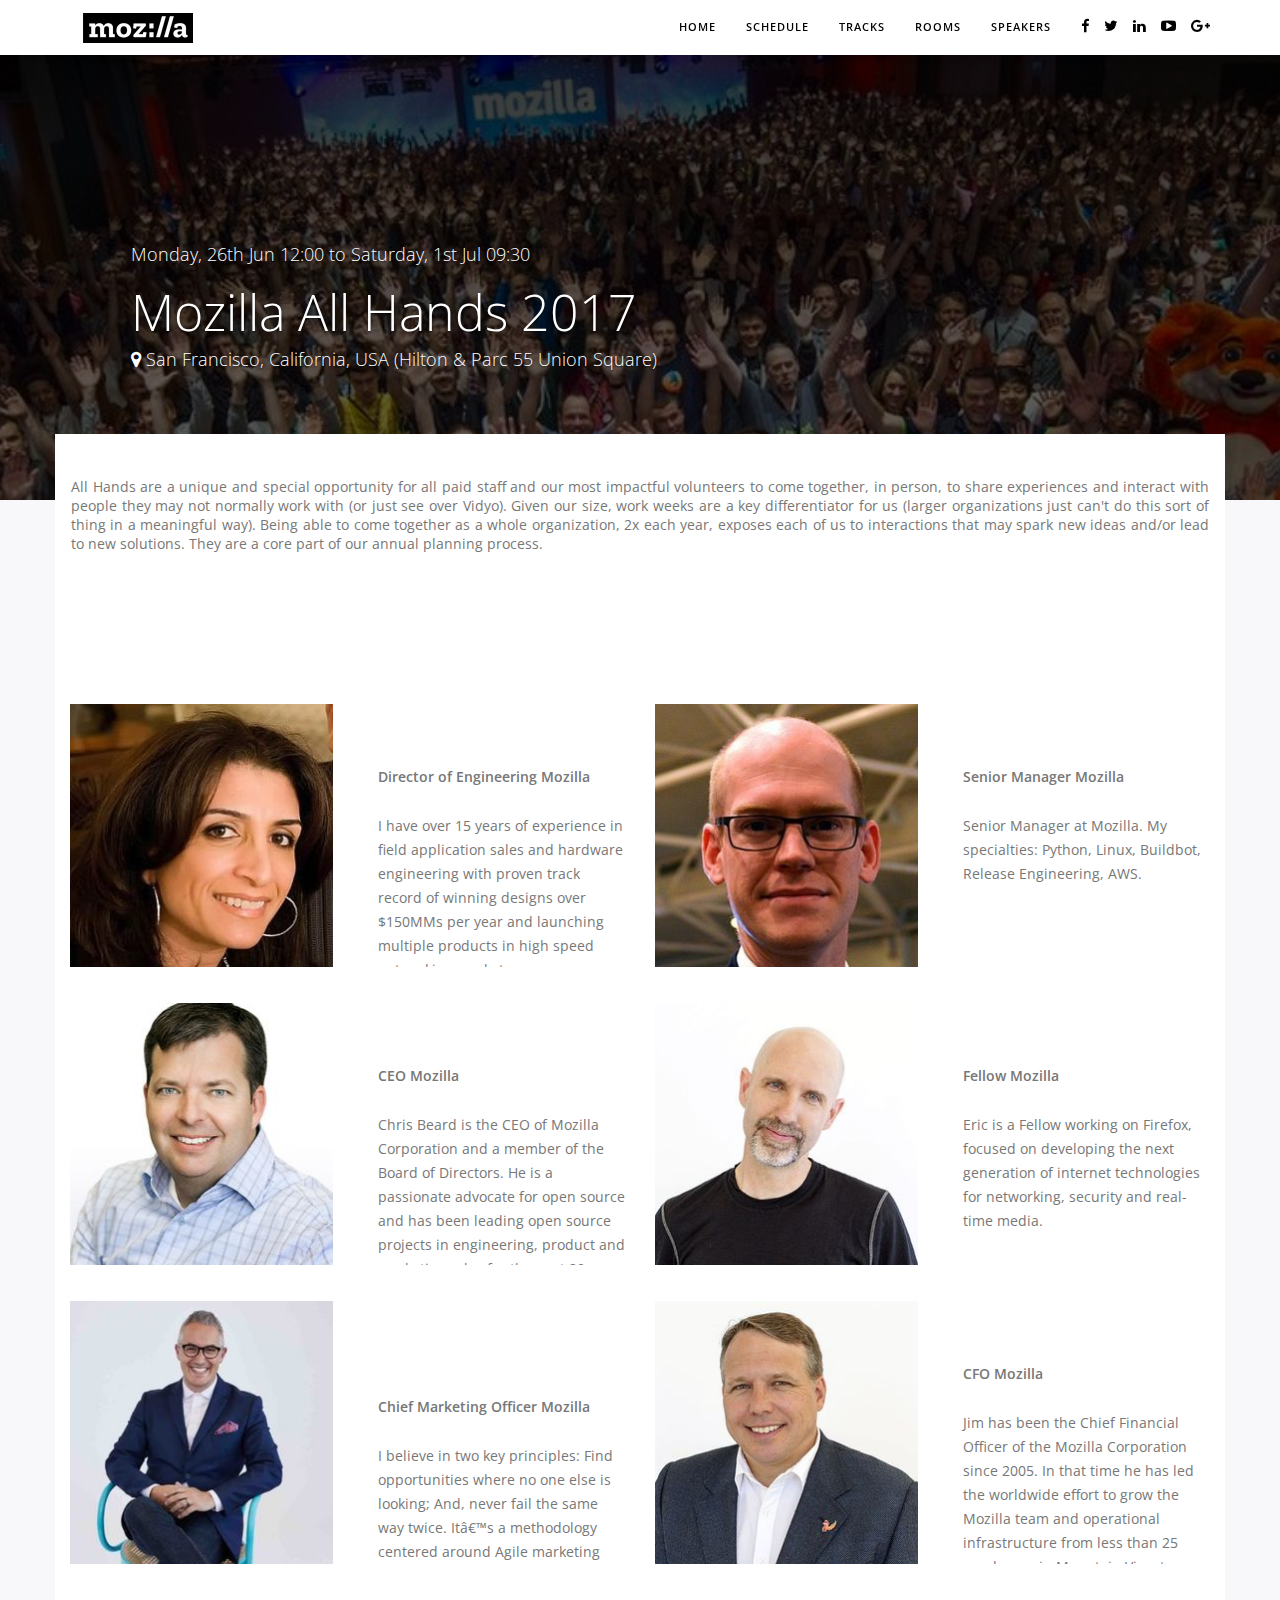
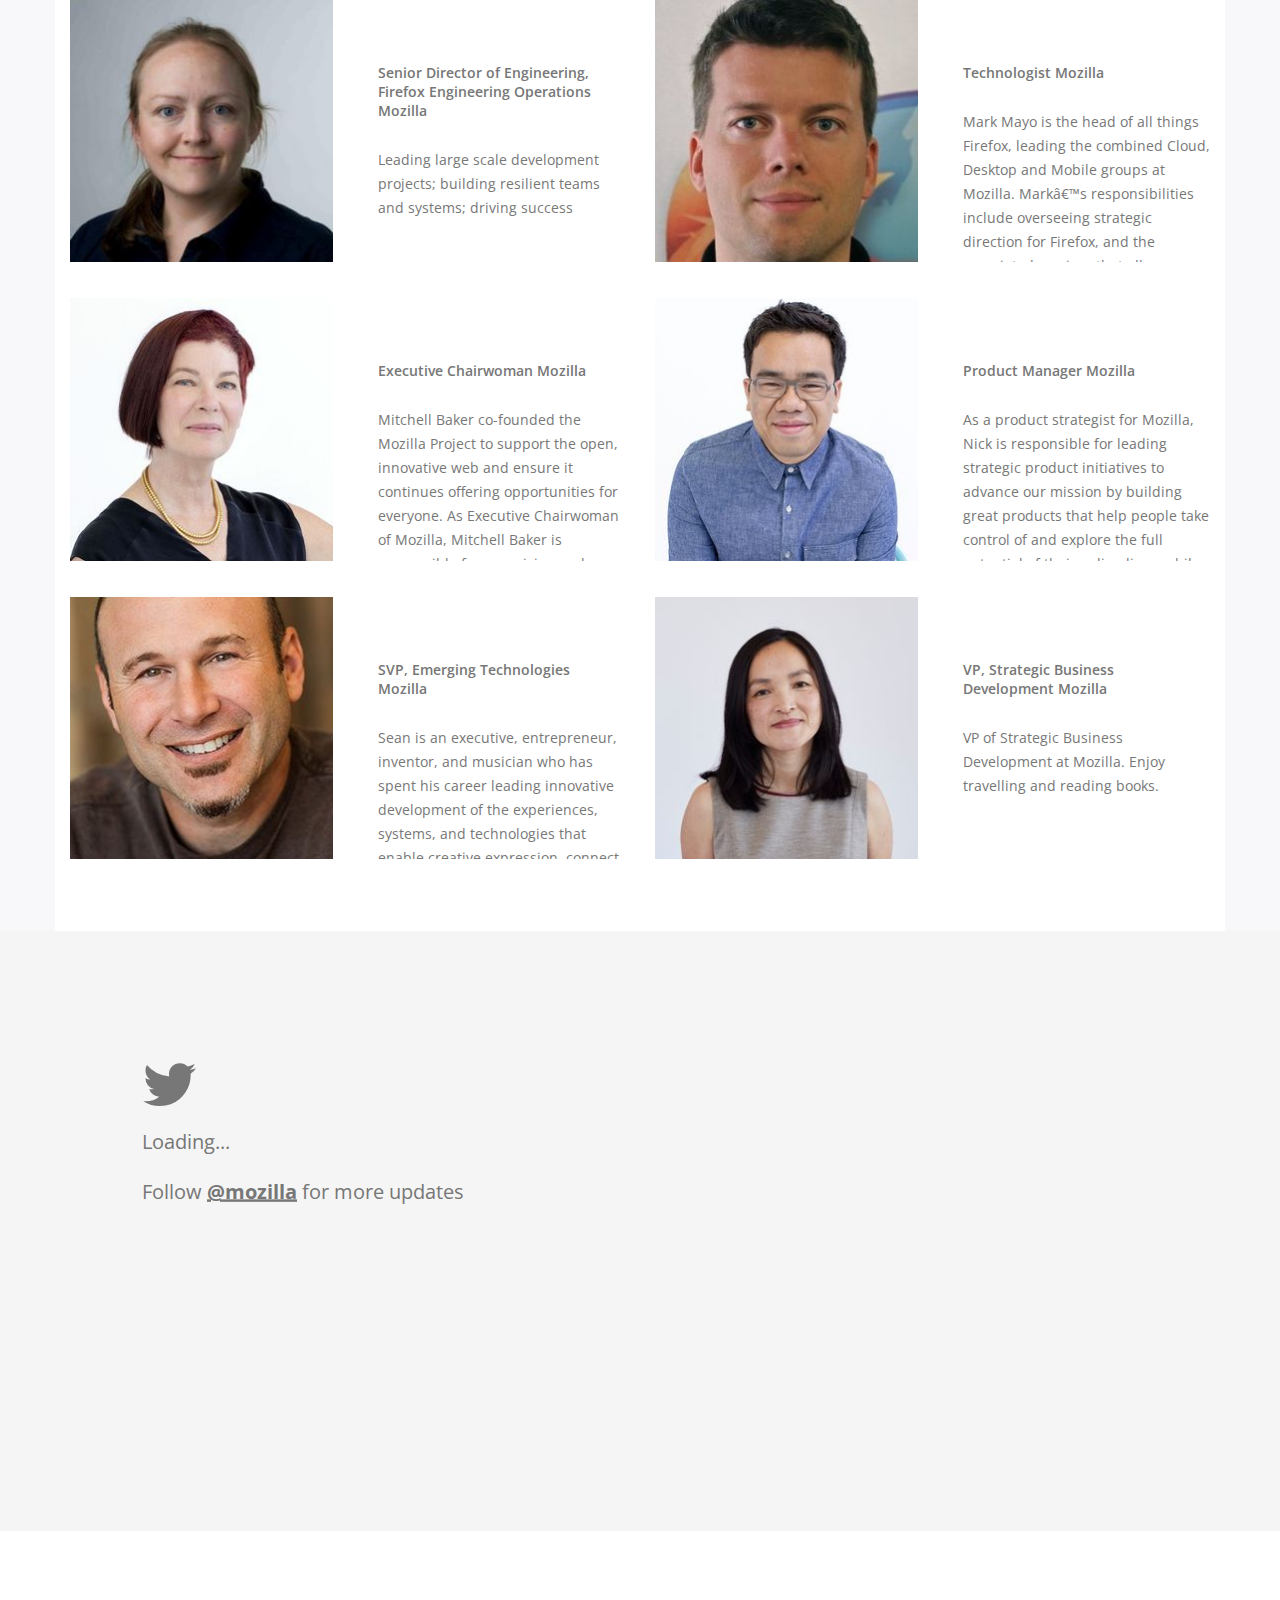
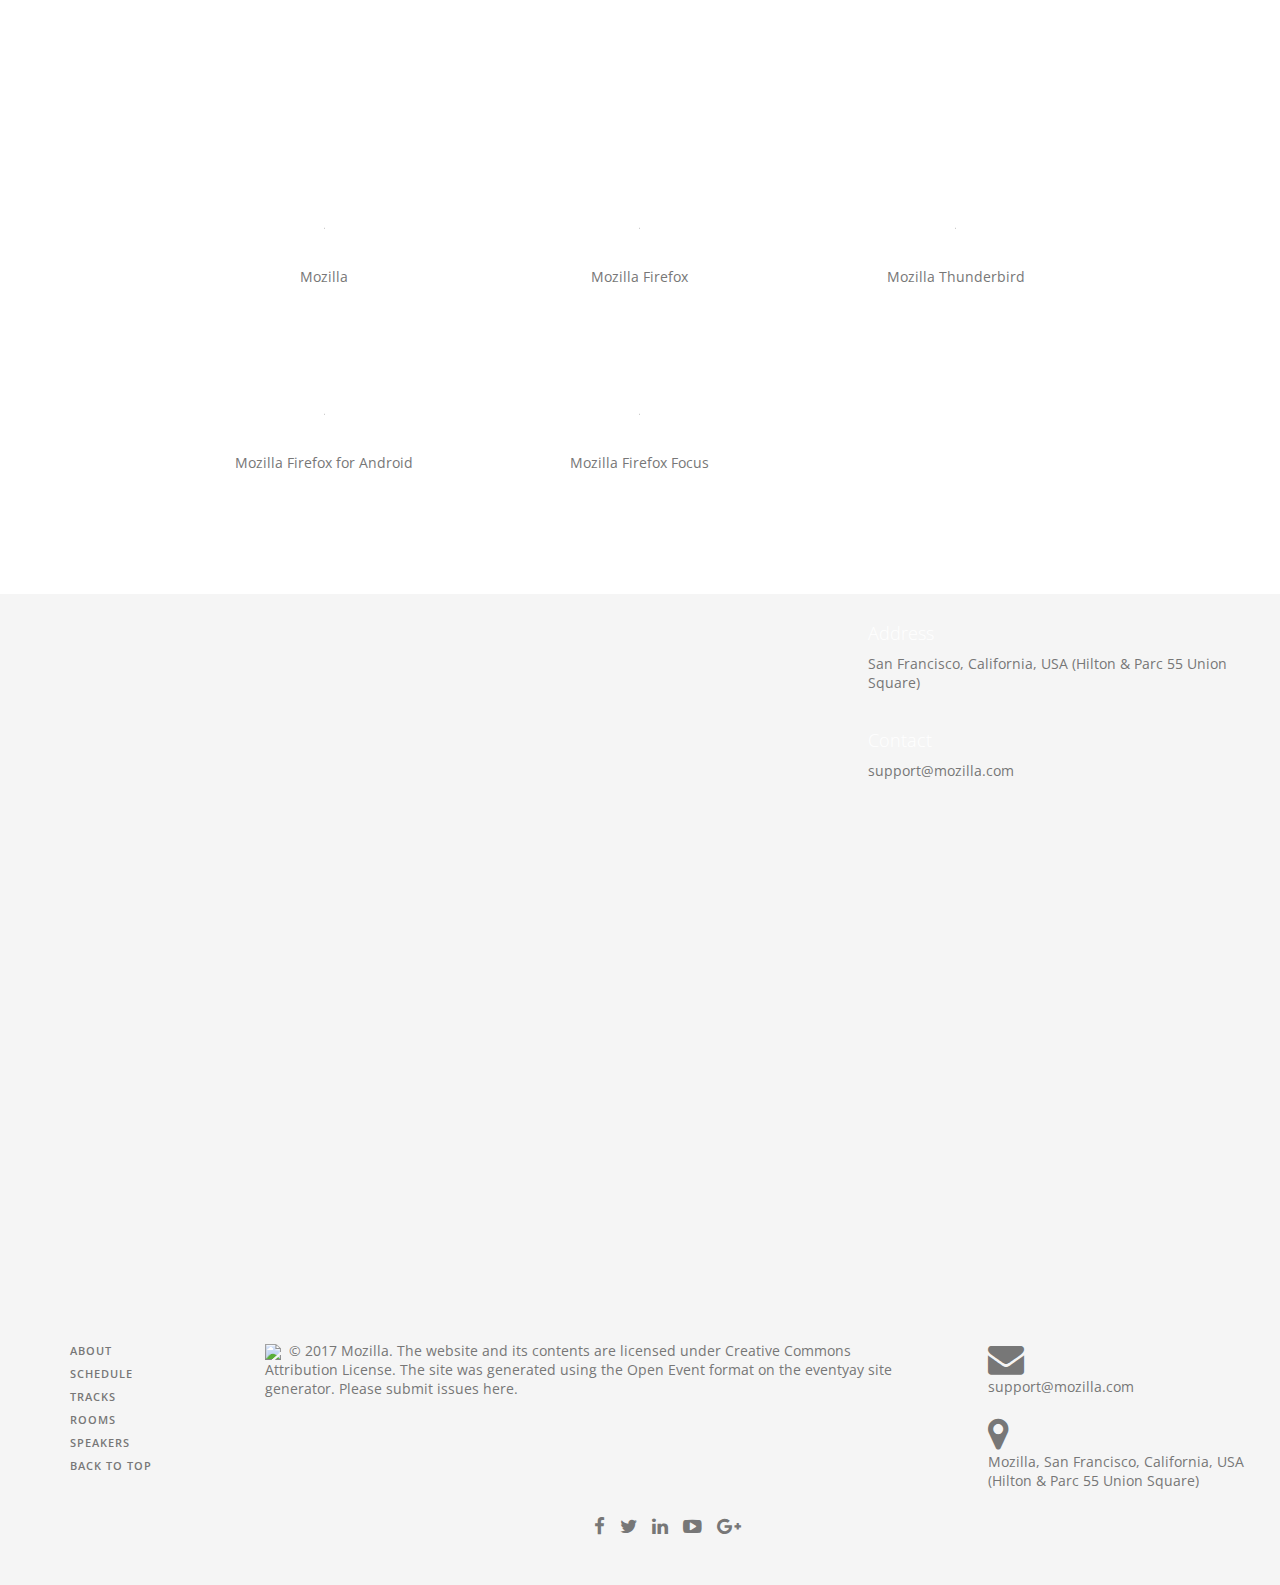
==== commit 4822edba: "Update" ====
--- a/MozillaAllHands2017.mobile-view-filters/index.html
+++ b/MozillaAllHands2017.mobile-view-filters/index.html
@@ -1,4 +1,4 @@
 <!DOCTYPE html><html lang="en"><head><!-- Global site tag (gtag.js) - Google Analytics --><link rel="preload" as="script" href="./js/jquery.min.js"><link rel="preload" as="script" href="./js/bootstrap.min.js"><link rel="preload" as="script" href="./js/event.min.js"><link rel="preload" as="style" href="./css/schedule.css"><link rel="preload" as="style" href="./css/font-awesome.min.css"><link rel="preload" as="style" href="./css/bootstrap.min.css"><link rel="manifest" href="./manifest.json"><link rel="preload" as="font" href="https://fonts.googleapis.com/css?family=Open+Sans:400,600,300" crossorigin><meta charset="utf-8"><meta http-equiv="X-UA-Compatible" content="IE=edge"><meta name="viewport" content="width=device-width,initial-scale=1"><meta name="theme-color" content="#317EFB"><!-- The above 3 meta tags *must* come first in the head; any other head content must come *after* these tags --><meta name="description" content="Mozilla All Hands 2017 Schedule"><meta name="author" content="Mozilla"><title>Mozilla All Hands 2017</title><!-- Bootstrap core CSS --><!-- Latest compiled and minified CSS --><link rel="shortcut icon" href="" type="image/x-icon"><link href="https://fonts.googleapis.com/css?family=Open+Sans:400,600,300" rel="stylesheet"><link rel="stylesheet" href="./css/font-awesome.min.css"><link rel="stylesheet" href="./css/bootstrap.min.css"><link rel="stylesheet" href="./css/schedule.css"><!-- HTML5 shim and Respond.js for IE8 support of HTML5 elements and media queries --><!--[if lt IE 9]>
     <script src="https://oss.maxcdn.com/html5shiv/3.7.2/html5shiv.min.js"></script>
     <script src="https://oss.maxcdn.com/respond/1.4.2/respond.min.js"></script>
-    <![endif]--></head><body><a href="#event" class="skip">Skip to content</a> <a class="scroll" href="#" id="down-button" data-scroll-direction="0"><i class="fa fa-chevron-up" aria-hidden="true"></i> </a><a id="top"></a><!-- Fixed navbar --><header role="banner" class="navbar-fixed-top navbar-default"><div class="container"><div class="navbar-header navbar-left pull-left"><a class="navbar-brand" style="padding:12.5px" href="."><img alt="Mozilla All Hands 2017" class="logo logo-dark" src="images/mozilla_logo.png"></a></div><div class="navbar-header navbar-right pull-right"><span class="pull-right dropdown"><button class="navbar-toggle" type="button" data-toggle="dropdown"><i class="fa fa-lg fa-paper-plane" aria-hidden="true"></i> <span class="caret"></span></button><ul class="dropdown-menu list-menu"><li><a href="https://www.facebook.com/mozilla/" id="social-icons"><i class="fa fa-lg fa-facebook" aria-hidden="true" title="facebook"></i></a></li><li><a href="https://twitter.com/mozilla" id="social-icons"><i class="fa fa-lg fa-twitter" aria-hidden="true" title="twitter"></i></a></li><li><a href="https://www.linkedin.com/company-beta/13948/" id="social-icons"><i class="fa fa-lg fa-linkedin" aria-hidden="true" title="linkedin"></i></a></li><li><a href="https://www.youtube.com/user/Mozilla" id="social-icons"><i class="fa fa-lg fa-youtube-play" aria-hidden="true" title="youtube-play"></i></a></li><li><a href="https://plus.google.com/+firefox" id="social-icons"><i class="fa fa-lg fa-google-plus" aria-hidden="true" title="google-plus"></i></a></li></ul></span><button class="navbar-toggle pull-right"><a id="speakerslink" href="speakers.html">Speakers</a></button> <span class="pull-right dropdown"><button class="navbar-toggle" type="button" data-toggle="dropdown">Schedule <span class="caret"></span></button><ul class="dropdown-menu list-menu"><li><a id="schedulelink" href="schedule.html"><i class="fa fa-lg fa-calendar" aria-hidden="true"></i> Schedule</a></li><li><a id="trackslink" href="tracks.html"><i class="fa fa-lg fa-map-signs" aria-hidden="true"></i> Tracks</a></li><li><a id="roomslink" href="rooms.html"><i class="fa fa-lg fa-building" aria-hidden="true"></i> Rooms</a></li></ul></span><a id="homelink" href="index.html"><button class="navbar-toggle pull-right homelink"><i class="fa fa-lg fa-home" aria-hidden="true"></i></button></a></div><div class="hidden-lg hidden-md hidden-sm clearfix"></div><div class="side-collapse in"><nav role="navigation" class="navbar-collapse"><div class="search-container"><input id="search-box" type="text" class="search-box fossasia-filter"> <label for="search-box"><span class="search-icon"><i class="fa fa-search" aria-hidden="true"></i></span></label></div><ul class="nav navbar-nav navbar-right"><li class="navlink"><a id="homelink" href="index.html">Home</a></li><li class="navlink"><a id="schedulelink" href="schedule.html">Schedule</a></li><li class="navlink"><a id="trackslink" href="tracks.html">Tracks</a></li><li class="navlink"><a id="roomslink" href="rooms.html">Rooms</a></li><li class="navlink"><a id="speakerslink" href="speakers.html">Speakers</a></li><li class="pull-left social-icons"><a href="https://www.facebook.com/mozilla/" id="social-icons"><i class="fa fa-lg fa-facebook" aria-hidden="true" title="facebook"></i></a></li><li class="pull-left social-icons"><a href="https://twitter.com/mozilla" id="social-icons"><i class="fa fa-lg fa-twitter" aria-hidden="true" title="twitter"></i></a></li><li class="pull-left social-icons"><a href="https://www.linkedin.com/company-beta/13948/" id="social-icons"><i class="fa fa-lg fa-linkedin" aria-hidden="true" title="linkedin"></i></a></li><li class="pull-left social-icons"><a href="https://www.youtube.com/user/Mozilla" id="social-icons"><i class="fa fa-lg fa-youtube-play" aria-hidden="true" title="youtube-play"></i></a></li><li class="pull-left social-icons"><a href="https://plus.google.com/+firefox" id="social-icons"><i class="fa fa-lg fa-google-plus" aria-hidden="true" title="google-plus"></i></a></li></ul></nav></div></div></header><div class="carousel slide" id="event"><div id="info" class="carousel-inner"><div style="background:linear-gradient(rgba(0,0,0,.8),rgba(0,0,0,.4)),url(images/mozilla_banner.jpg);background-repeat:no-repeat;background-attachment:fixed;background-size:cover;background-position:center" class="item active"><div class="container"><div class="carousel-caption"><h4>Monday, 26th Jun 12:00 to Saturday, 1st Jul 09:30</h4><h1>Mozilla All Hands 2017</h1><h4><i class="fa fa-map-marker"></i> San Francisco, California, USA (Hilton &amp; Parc 55 Union Square)</h4><p></p></div></div></div></div></div><div class="eventpage container"><a id="description"></a><div class="container"><div class="row"><div class="eventdes col-md-12"><p></p><p>All Hands are a unique and special opportunity for all paid staff and our most impactful volunteers to come together, in person, to share experiences and interact with people they may not normally work with (or just see over Vidyo). Given our size, work weeks are a key differentiator for us (larger organizations just can't do this sort of thing in a meaningful way). Being able to come together as a whole organization, 2x each year, exposes each of us to interactions that may spark new ideas and/or lead to new solutions. They are a core part of our annual planning process.</p><p></p></div></div></div><div class="container"><div class="row"><div class="col-md-12"><section class="speakers duplicatable-content"><div class="container paddingzero"><div class="row"><div class="col-sm-12 text-center"><h1 class="section-header">Featured Speakers</h1></div></div></div><div class="row featured-speakers"><div class="col-md-6 col-sm-12"><div class="speaker-with-bio"><div class="speaker"><div class="image-holder"><img onerror='this.onerror=null,this.src="./images/avatar.png"' data-original="images/speakers/azita_rashed.jpg" class="lazy background-image display-block" alt="Azita Rashed"><div class="responsive-overlay"><div class="hover-state text-center preserve3d"><div class="social-links vertical-align"><a href="https://www.linkedin.com/in/azita-rashed-251649/"><i class="icon fa fa-linkedin"></i></a></div></div></div></div></div><div class="speaker-description"><h2>Azita Rashed</h2><span class="sub">Director of Engineering Mozilla</span><p></p><p>I have over 15 years of experience in field application sales and hardware engineering with proven track record of winning designs over $150MMs per year and launching multiple products in high speed networking market.</p><p></p></div></div></div><div class="col-md-6 col-sm-12"><div class="speaker-with-bio"><div class="speaker"><div class="image-holder"><img onerror='this.onerror=null,this.src="./images/avatar.png"' data-original="images/speakers/chris_atlee.jpg" class="lazy background-image display-block" alt="Chris Atlee"><div class="responsive-overlay"><div class="hover-state text-center preserve3d"><div class="social-links vertical-align"><a href="https://twitter.com/chrisatlee"><i class="icon fa fa-twitter"></i></a> <a href="https://www.linkedin.com/in/chris-atlee-1765996/"><i class="icon fa fa-linkedin"></i></a></div></div></div></div></div><div class="speaker-description"><h2>Chris Atlee</h2><span class="sub">Senior Manager Mozilla</span><p></p><p>Senior Manager at Mozilla. My specialties: Python, Linux, Buildbot, Release Engineering, AWS.</p><p></p></div></div></div><div class="col-md-6 col-sm-12"><div class="speaker-with-bio"><div class="speaker"><div class="image-holder"><img onerror='this.onerror=null,this.src="./images/avatar.png"' data-original="images/speakers/chris_beard.jpg" class="lazy background-image display-block" alt="Chris Beard"><div class="responsive-overlay"><div class="hover-state text-center preserve3d"><div class="social-links vertical-align"><a href="https://twitter.com/cbeard"><i class="icon fa fa-twitter"></i></a> <a href="https://www.linkedin.com/in/cbeard/"><i class="icon fa fa-linkedin"></i></a></div></div></div></div></div><div class="speaker-description"><h2>Chris Beard</h2><span class="sub">CEO Mozilla</span><p></p><p>Chris Beard is the CEO of Mozilla Corporation and a member of the Board of Directors. He is a passionate advocate for open source and has been leading open source projects in engineering, product and marketing roles for the past 20 years.</p><p></p></div></div></div><div class="col-md-6 col-sm-12"><div class="speaker-with-bio"><div class="speaker"><div class="image-holder"><img onerror='this.onerror=null,this.src="./images/avatar.png"' data-original="images/speakers/eric_rescorla.jpg" class="lazy background-image display-block" alt="Eric Rescorla"><div class="responsive-overlay"><div class="hover-state text-center preserve3d"><div class="social-links vertical-align"></div></div></div></div></div><div class="speaker-description"><h2>Eric Rescorla</h2><span class="sub">Fellow Mozilla</span><p></p><p>Eric is a Fellow working on Firefox, focused on developing the next generation of internet technologies for networking, security and real-time media.</p><p></p></div></div></div><div class="col-md-6 col-sm-12"><div class="speaker-with-bio"><div class="speaker"><div class="image-holder"><img onerror='this.onerror=null,this.src="./images/avatar.png"' data-original="images/speakers/jascha_kayakas.jpg" class="lazy background-image display-block" alt="Jascha Kaykas-Wolff"><div class="responsive-overlay"><div class="hover-state text-center preserve3d"><div class="social-links vertical-align"><a href="https://twitter.com/kaykas"><i class="icon fa fa-twitter"></i></a> <a href="https://www.linkedin.com/in/kaykas/"><i class="icon fa fa-linkedin"></i></a></div></div></div></div></div><div class="speaker-description"><h2>Jascha Kaykas-Wolff</h2><span class="sub">Chief Marketing Officer Mozilla</span><p></p><p>I believe in two key principles: Find opportunities where no one else is looking; And, never fail the same way twice. Itâ€™s a methodology centered around Agile marketing practices and marketing technology. Coupled with a B.A. in Psychology from Whittier College, itâ€™s one thatâ€™s served me well professionally and personally.</p><p></p></div></div></div><div class="col-md-6 col-sm-12"><div class="speaker-with-bio"><div class="speaker"><div class="image-holder"><img onerror='this.onerror=null,this.src="./images/avatar.png"' data-original="images/speakers/jim_cook.jpg" class="lazy background-image display-block" alt="Jim Cook"><div class="responsive-overlay"><div class="hover-state text-center preserve3d"><div class="social-links vertical-align"><a href="https://twitter.com/cookflix"><i class="icon fa fa-twitter"></i></a> <a href="https://www.linkedin.com/in/cookflix/"><i class="icon fa fa-linkedin"></i></a></div></div></div></div></div><div class="speaker-description"><h2>Jim Cook</h2><span class="sub">CFO Mozilla</span><p></p><p>Jim has been the Chief Financial Officer of the Mozilla Corporation since 2005. In that time he has led the worldwide effort to grow the Mozilla team and operational infrastructure from less than 25 employees in Mountain View to a worldwide operation of more than 750 employees in 11 offices on 4 different continents.</p><p></p></div></div></div><div class="col-md-6 col-sm-12"><div class="speaker-with-bio"><div class="speaker"><div class="image-holder"><img onerror='this.onerror=null,this.src="./images/avatar.png"' data-original="images/speakers/laura_thomson.jpg" class="lazy background-image display-block" alt="Laura Thomson"><div class="responsive-overlay"><div class="hover-state text-center preserve3d"><div class="social-links vertical-align"><a href="https://twitter.com/lxt"><i class="icon fa fa-twitter"></i></a> <a href="https://www.linkedin.com/in/laurathomson/"><i class="icon fa fa-linkedin"></i></a></div></div></div></div></div><div class="speaker-description"><h2>Laura Thomson</h2><span class="sub">Senior Director of Engineering, Firefox Engineering Operations Mozilla</span><p></p><p>Leading large scale development projects; building resilient teams and systems; driving success</p><p></p></div></div></div><div class="col-md-6 col-sm-12"><div class="speaker-with-bio"><div class="speaker"><div class="image-holder"><img onerror='this.onerror=null,this.src="./images/avatar.png"' data-original="images/speakers/mark_mayo.jpg" class="lazy background-image display-block" alt="Mark Mayo"><div class="responsive-overlay"><div class="hover-state text-center preserve3d"><div class="social-links vertical-align"><a href="https://blog.mozilla.org/press/bios/mark-mayo/" target="default"><i class="icon fa fa-home"></i></a> <a href="https://twitter.com/mmayo"><i class="icon fa fa-twitter"></i></a> <a href="https://www.linkedin.com/in/markmayo/"><i class="icon fa fa-linkedin"></i></a></div></div></div></div></div><div class="speaker-description"><h2>Mark Mayo</h2><span class="sub">Technologist Mozilla</span><p></p><p>Mark Mayo is the head of all things Firefox, leading the combined Cloud, Desktop and Mobile groups at Mozilla. Markâ€™s responsibilities include overseeing strategic direction for Firefox, and the associated services that allow Mozilla to be a major force in the world building a safer, better, open Web. Mark came to Mozilla in 2011 to build Mozillaâ€™s cloud offerings, including the Identity, Sync and Location platforms.</p><p></p></div></div></div><div class="col-md-6 col-sm-12"><div class="speaker-with-bio"><div class="speaker"><div class="image-holder"><img onerror='this.onerror=null,this.src="./images/avatar.png"' data-original="images/speakers/mitchell_baker.jpg" class="lazy background-image display-block" alt="Mitchell Baker"><div class="responsive-overlay"><div class="hover-state text-center preserve3d"><div class="social-links vertical-align"><a href="https://blog.mozilla.org/press/media-library/bios/" target="default"><i class="icon fa fa-home"></i></a> <a href="https://www.linkedin.com/in/bakermitchell/"><i class="icon fa fa-linkedin"></i></a></div></div></div></div></div><div class="speaker-description"><h2>Mitchell Baker</h2><span class="sub">Executive Chairwoman Mozilla</span><p></p><p>Mitchell Baker co-founded the Mozilla Project to support the open, innovative web and ensure it continues offering opportunities for everyone. As Executive Chairwoman of Mozilla, Mitchell Baker is responsible for organizing and motivating a massive, worldwide, collective of employees and volunteers around the world who are building the Internet as a global public resource, open and accessible to all. Mitchell is deeply engaged in developing product offerings that promote the mission of empowering individuals. She also guides the overall scope and direction of Mozillaâ€™s mission.</p><p></p></div></div></div><div class="col-md-6 col-sm-12"><div class="speaker-with-bio"><div class="speaker"><div class="image-holder"><img onerror='this.onerror=null,this.src="./images/avatar.png"' data-original="images/speakers/nick_nguyen.jpg" class="lazy background-image display-block" alt="Nick Nguyen"><div class="responsive-overlay"><div class="hover-state text-center preserve3d"><div class="social-links vertical-align"><a href="https://twitter.com/osunick"><i class="icon fa fa-twitter"></i></a> <a href="https://www.linkedin.com/in/osunick/"><i class="icon fa fa-linkedin"></i></a></div></div></div></div></div><div class="speaker-description"><h2>Nick Nguyen</h2><span class="sub">Product Manager Mozilla</span><p></p><p>As a product strategist for Mozilla, Nick is responsible for leading strategic product initiatives to advance our mission by building great products that help people take control of and explore the full potential of their online lives, while empowering them with technology, know-how and opportunity to advance the Open Web.</p><p></p></div></div></div><div class="col-md-6 col-sm-12"><div class="speaker-with-bio"><div class="speaker"><div class="image-holder"><img onerror='this.onerror=null,this.src="./images/avatar.png"' data-original="images/speakers/sean_white.jpg" class="lazy background-image display-block" alt="Sean White"><div class="responsive-overlay"><div class="hover-state text-center preserve3d"><div class="social-links vertical-align"><a href="https://twitter.com/seanwhite"><i class="icon fa fa-twitter"></i></a> <a href="https://www.linkedin.com/in/seanwhite/"><i class="icon fa fa-linkedin"></i></a></div></div></div></div></div><div class="speaker-description"><h2>Sean White</h2><span class="sub">SVP, Emerging Technologies Mozilla</span><p></p><p>Sean is an executive, entrepreneur, inventor, and musician who has spent his career leading innovative development of the experiences, systems, and technologies that enable creative expression, connect us to each other, and enhance our understanding of the world around us.</p><p></p></div></div></div><div class="col-md-6 col-sm-12"><div class="speaker-with-bio"><div class="speaker"><div class="image-holder"><img onerror='this.onerror=null,this.src="./images/avatar.png"' data-original="images/speakers/susan_chen.jpg" class="lazy background-image display-block" alt="Susan Chen"><div class="responsive-overlay"><div class="hover-state text-center preserve3d"><div class="social-links vertical-align"><a href="https://www.linkedin.com/in/susan-chen-6167/"><i class="icon fa fa-linkedin"></i></a></div></div></div></div></div><div class="speaker-description"><h2>Susan Chen</h2><span class="sub">VP, Strategic Business Development Mozilla</span><p></p><p>VP of Strategic Business Development at Mozilla. Enjoy travelling and reading books.</p><p></p></div></div></div></div></section></div></div></div></div><div class="row tweets-row"><section class="container"><div class="tweet-row"><div class="col-sm-12 col-md-12 col-xs-12"><i class="social_twitter fa fa-twitter"></i><div class="tweets-feed" id="tweets" data-count="50" data-query="mozilla" data-from="mozilla"><div class="arrow-up"></div><p id="tweet" class="tweet">Loading...</p><span id="dateTweeted"></span><p>Follow <u><b><a href="https://twitter.com/mozilla">@mozilla</a></b></u> for more updates</p></div></div></div></section></div><div class="sponsor-container"><section class="sponsorscont"><div class="row sponsor-row"><div class="col-sm-12 col-md-12 col-xs-12 text-center"><h1 class="section-header">Proudly supported by</h1><br></div></div><div class="row"><div class="col-sm-10 col-sm-offset-1"><div class="row"><div class="sponsor-row-text vcenter col-md-4 col-sm-6"><div class="vcenter sponsorimg text-center"><a href="https://www.mozilla.org/en-US/firefox/new/" data-toggle="tooltip" title="Gold Sponsor"><img class="lazy centre large" alt="Mozilla" data-original="images/sponsors/mozilla_sponsor.png"> </a>Mozilla</div></div><div class="sponsor-row-text vcenter col-md-4 col-sm-6"><div class="vcenter sponsorimg text-center"><a href="https://www.mozilla.org/en-US/firefox/new/" data-toggle="tooltip" title="Gold Sponsor"><img class="lazy centre large" alt="Mozilla Firefox" data-original="images/sponsors/mozilla_firefox.png"> </a>Mozilla Firefox</div></div><div class="sponsor-row-text vcenter col-md-4 col-sm-6"><div class="vcenter sponsorimg text-center"><a href="https://www.mozilla.org/en-US/thunderbird/" data-toggle="tooltip" title="Gold Sponsor"><img class="lazy centre large" alt="Mozilla Thunderbird" data-original="images/sponsors/mozilla_thunderbird.png"> </a>Mozilla Thunderbird</div></div><div class="sponsor-row-text vcenter col-md-4 col-sm-6"><div class="vcenter sponsorimg text-center"><a href="https://support.mozilla.org/en-US/products/mobile" data-toggle="tooltip" title="Gold Sponsor"><img class="lazy centre large" alt="Mozilla Firefox for Android" data-original="images/sponsors/mozilla_firefox_android.png"> </a>Mozilla Firefox for Android</div></div><div class="sponsor-row-text vcenter col-md-4 col-sm-6"><div class="vcenter sponsorimg text-center"><a href="https://github.com/mozilla-mobile/focus-android" data-toggle="tooltip" title="Gold Sponsor"><img class="lazy centre large" alt="Mozilla Firefox Focus" data-original="images/sponsors/mozilla_firefox_focus.png"> </a>Mozilla Firefox Focus</div></div></div><!-- sponsor-row --></div></div></section></div><div class="location"><div class="location-map row"><div class="col-md-8" id="map"></div><div class="address col-md-4"><h4>Address</h4><p>San Francisco, California, USA (Hilton &amp; Parc 55 Union Square)</p><br><h4>Contact</h4><p>support@mozilla.com</p></div></div></div><input type="hidden" id="mappos" value="37.784878,-122.408965"><div class="footer-container"><footer class="classic"><div class="container"><div class="row ui-sortable"><div id="menuItem" class="col-sm-2 col-md-2 col-xs-12"><ul class="menu"><li><a target="_self" href="index.html#description">About</a></li><li><a target="_self" href="schedule.html">Schedule</a></li><li><a target="_self" href="tracks.html">Tracks</a></li><li><a target="_self" href="rooms.html">Rooms</a></li><li><a target="_self" href="speakers.html">Speakers</a></li><li><a class="inner-link back-to-top" href="#top">Back To Top</a></li></ul></div><div id="copyright" class="col-sm-7 col-md-7 col-xs-12"><p><a href="https://creativecommons.org/licenses/by/4.0/"><img src="http://i.creativecommons.org/l/by/4.0/80x15.png"></a>&nbsp; &copy; 2017 Mozilla. The website and its contents are licensed under <a href="https://creativecommons.org/licenses/by/4.0/">Creative Commons Attribution License. </a>The site was generated using the Open Event format on the <a href="https://eventyay.com/">eventyay</a> <a href="https://webgen.eventyay.com/">site generator</a>. Please submit issues <a href="https://github.com/fossasia/open-event-webapp/issues">here</a>.</p></div><div class="contact-details col-sm-3 col-md-3 col-xs-12"><ul class="contact-methods"><li><i class="fa fa-envelope"></i><div><a href="mailto:support@mozilla.com" target="_self" class="org-name">support@mozilla.com</a></div></li><li class="address"><i class="fa fa-map-marker"></i><div>Mozilla&#44;&nbsp;San Francisco, California, USA (Hilton &amp; Parc 55 Union Square)</div></li></ul></div></div><div class="row ui-sortable"><div class="col-sm-12 text-center"><ul class="social-profiles"><li class="pull-left social-icons"><a href="https://www.facebook.com/mozilla/" id="social-icons"><i class="fa fa-lg fa-facebook" aria-hidden="true" title="facebook"></i></a></li><li class="pull-left social-icons"><a href="https://twitter.com/mozilla" id="social-icons"><i class="fa fa-lg fa-twitter" aria-hidden="true" title="twitter"></i></a></li><li class="pull-left social-icons"><a href="https://www.linkedin.com/company-beta/13948/" id="social-icons"><i class="fa fa-lg fa-linkedin" aria-hidden="true" title="linkedin"></i></a></li><li class="pull-left social-icons"><a href="https://www.youtube.com/user/Mozilla" id="social-icons"><i class="fa fa-lg fa-youtube-play" aria-hidden="true" title="youtube-play"></i></a></li><li class="pull-left social-icons"><a href="https://plus.google.com/+firefox" id="social-icons"><i class="fa fa-lg fa-google-plus" aria-hidden="true" title="google-plus"></i></a></li></ul></div></div></div></footer></div><script src="./js/jquery.min.js"></script><script src="./js/bootstrap.min.js"></script><script src="./js/event.min.js"></script><script async defer="defer" src="https://maps.googleapis.com/maps/api/js?key=AIzaSyCd_L2ncYmf3Yyr6Or01E_ze6QEv289HYs&callback=initMap"></script><!--<script src="//platform.twitter.com/widgets.js" charset="utf-8"></script>--><script>datafetcher(),"serviceWorker"in navigator&&window.addEventListener("load",function(){navigator.serviceWorker.register("./sw.js").then(function(e){},function(e){console.log("ServiceWorker registration failed: ",e)})}),$(function(){$("img.lazy").lazyload({threshold:2e3})})</script></body></html>+    <![endif]--></head><body><a href="#event" class="skip">Skip to content</a> <a class="scroll" href="#" id="down-button" data-scroll-direction="0"><i class="fa fa-chevron-up" aria-hidden="true"></i> </a><a id="top"></a><!-- Fixed navbar --><header role="banner" class="navbar-fixed-top navbar-default"><div class="container"><div class="navbar-header navbar-left pull-left"><a class="navbar-brand" style="padding:12.5px" href="."><img alt="Mozilla All Hands 2017" class="logo logo-dark" src="images/mozilla_logo.png"></a></div><div class="navbar-header navbar-right pull-right"><span class="pull-right dropdown"><button class="navbar-toggle" type="button" data-toggle="dropdown"><i class="fa fa-lg fa-paper-plane" aria-hidden="true"></i> <span class="caret"></span></button><ul class="dropdown-menu list-menu"><li><a href="https://www.facebook.com/mozilla/" id="social-icons"><i class="fa fa-lg fa-facebook" aria-hidden="true" title="facebook"></i></a></li><li><a href="https://twitter.com/mozilla" id="social-icons"><i class="fa fa-lg fa-twitter" aria-hidden="true" title="twitter"></i></a></li><li><a href="https://www.linkedin.com/company-beta/13948/" id="social-icons"><i class="fa fa-lg fa-linkedin" aria-hidden="true" title="linkedin"></i></a></li><li><a href="https://www.youtube.com/user/Mozilla" id="social-icons"><i class="fa fa-lg fa-youtube-play" aria-hidden="true" title="youtube-play"></i></a></li><li><a href="https://plus.google.com/+firefox" id="social-icons"><i class="fa fa-lg fa-google-plus" aria-hidden="true" title="google-plus"></i></a></li></ul></span><button class="navbar-toggle pull-right"><a id="speakerslink" href="speakers.html">Speakers</a></button> <span class="pull-right dropdown"><button class="navbar-toggle" type="button" data-toggle="dropdown">Schedule <span class="caret"></span></button><ul class="dropdown-menu list-menu"><li><a id="schedulelink" href="schedule.html"><i class="fa fa-lg fa-calendar" aria-hidden="true"></i> Schedule</a></li><li><a id="trackslink" href="tracks.html"><i class="fa fa-lg fa-map-signs" aria-hidden="true"></i> Tracks</a></li><li><a id="roomslink" href="rooms.html"><i class="fa fa-lg fa-building" aria-hidden="true"></i> Rooms</a></li></ul></span><a id="homelink" href="index.html"><button class="navbar-toggle pull-right homelink"><i class="fa fa-lg fa-home" aria-hidden="true"></i></button></a></div><div class="hidden-lg hidden-md hidden-sm clearfix"></div><div class="side-collapse in"><nav role="navigation" class="navbar-collapse"><div class="search-container"><input id="search-box" type="text" class="search-box fossasia-filter"><label for="search-box"><span class="search-icon"><i class="fa fa-search" aria-hidden="true"></i></span></label></div><ul class="nav navbar-nav navbar-right"><li class="navlink"><a id="homelink" href="index.html">Home</a></li><li class="navlink"><a id="schedulelink" href="schedule.html">Schedule</a></li><li class="navlink"><a id="trackslink" href="tracks.html">Tracks</a></li><li class="navlink"><a id="roomslink" href="rooms.html">Rooms</a></li><li class="navlink"><a id="speakerslink" href="speakers.html">Speakers</a></li><li class="pull-left social-icons"><a href="https://www.facebook.com/mozilla/" id="social-icons"><i class="fa fa-lg fa-facebook" aria-hidden="true" title="facebook"></i></a></li><li class="pull-left social-icons"><a href="https://twitter.com/mozilla" id="social-icons"><i class="fa fa-lg fa-twitter" aria-hidden="true" title="twitter"></i></a></li><li class="pull-left social-icons"><a href="https://www.linkedin.com/company-beta/13948/" id="social-icons"><i class="fa fa-lg fa-linkedin" aria-hidden="true" title="linkedin"></i></a></li><li class="pull-left social-icons"><a href="https://www.youtube.com/user/Mozilla" id="social-icons"><i class="fa fa-lg fa-youtube-play" aria-hidden="true" title="youtube-play"></i></a></li><li class="pull-left social-icons"><a href="https://plus.google.com/+firefox" id="social-icons"><i class="fa fa-lg fa-google-plus" aria-hidden="true" title="google-plus"></i></a></li></ul></nav></div></div></header><div class="carousel slide" id="event"><div id="info" class="carousel-inner"><div style="background:linear-gradient(rgba(0,0,0,.8),rgba(0,0,0,.4)),url(images/mozilla_banner.jpg);background-repeat:no-repeat;background-attachment:fixed;background-size:cover;background-position:center" class="item active"><div class="container"><div class="carousel-caption"><h4>Monday, 26th Jun 12:00 to Saturday, 1st Jul 09:30</h4><h1>Mozilla All Hands 2017</h1><h4><i class="fa fa-map-marker"></i> San Francisco, California, USA (Hilton &amp; Parc 55 Union Square)</h4><p></p></div></div></div></div></div><div class="eventpage container"><a id="description"></a><div class="container"><div class="row"><div class="eventdes col-md-12"><p></p><p>All Hands are a unique and special opportunity for all paid staff and our most impactful volunteers to come together, in person, to share experiences and interact with people they may not normally work with (or just see over Vidyo). Given our size, work weeks are a key differentiator for us (larger organizations just can't do this sort of thing in a meaningful way). Being able to come together as a whole organization, 2x each year, exposes each of us to interactions that may spark new ideas and/or lead to new solutions. They are a core part of our annual planning process.</p><p></p></div></div></div><div class="container"><div class="row"><div class="col-md-12"><section class="speakers duplicatable-content"><div class="container paddingzero"><div class="row"><div class="col-sm-12 text-center"><h1 class="section-header">Featured Speakers</h1></div></div></div><div class="row featured-speakers"><div class="col-md-6 col-sm-12"><div class="speaker-with-bio"><div class="speaker"><div class="image-holder"><img onerror='this.onerror=null,this.src="./images/avatar.png"' data-original="images/speakers/azita_rashed.jpg" class="lazy background-image display-block" alt="Azita Rashed"><div class="responsive-overlay"><div class="hover-state text-center preserve3d"><div class="social-links vertical-align"><a href="https://www.linkedin.com/in/azita-rashed-251649/"><i class="icon fa fa-linkedin"></i></a></div></div></div></div></div><div class="speaker-description"><h2>Azita Rashed</h2><span class="sub">Director of Engineering Mozilla</span><p></p><p>I have over 15 years of experience in field application sales and hardware engineering with proven track record of winning designs over $150MMs per year and launching multiple products in high speed networking market.</p><p></p></div></div></div><div class="col-md-6 col-sm-12"><div class="speaker-with-bio"><div class="speaker"><div class="image-holder"><img onerror='this.onerror=null,this.src="./images/avatar.png"' data-original="images/speakers/chris_atlee.jpg" class="lazy background-image display-block" alt="Chris Atlee"><div class="responsive-overlay"><div class="hover-state text-center preserve3d"><div class="social-links vertical-align"><a href="https://twitter.com/chrisatlee"><i class="icon fa fa-twitter"></i></a> <a href="https://www.linkedin.com/in/chris-atlee-1765996/"><i class="icon fa fa-linkedin"></i></a></div></div></div></div></div><div class="speaker-description"><h2>Chris Atlee</h2><span class="sub">Senior Manager Mozilla</span><p></p><p>Senior Manager at Mozilla. My specialties: Python, Linux, Buildbot, Release Engineering, AWS.</p><p></p></div></div></div><div class="col-md-6 col-sm-12"><div class="speaker-with-bio"><div class="speaker"><div class="image-holder"><img onerror='this.onerror=null,this.src="./images/avatar.png"' data-original="images/speakers/chris_beard.jpg" class="lazy background-image display-block" alt="Chris Beard"><div class="responsive-overlay"><div class="hover-state text-center preserve3d"><div class="social-links vertical-align"><a href="https://twitter.com/cbeard"><i class="icon fa fa-twitter"></i></a> <a href="https://www.linkedin.com/in/cbeard/"><i class="icon fa fa-linkedin"></i></a></div></div></div></div></div><div class="speaker-description"><h2>Chris Beard</h2><span class="sub">CEO Mozilla</span><p></p><p>Chris Beard is the CEO of Mozilla Corporation and a member of the Board of Directors. He is a passionate advocate for open source and has been leading open source projects in engineering, product and marketing roles for the past 20 years.</p><p></p></div></div></div><div class="col-md-6 col-sm-12"><div class="speaker-with-bio"><div class="speaker"><div class="image-holder"><img onerror='this.onerror=null,this.src="./images/avatar.png"' data-original="images/speakers/eric_rescorla.jpg" class="lazy background-image display-block" alt="Eric Rescorla"><div class="responsive-overlay"><div class="hover-state text-center preserve3d"><div class="social-links vertical-align"></div></div></div></div></div><div class="speaker-description"><h2>Eric Rescorla</h2><span class="sub">Fellow Mozilla</span><p></p><p>Eric is a Fellow working on Firefox, focused on developing the next generation of internet technologies for networking, security and real-time media.</p><p></p></div></div></div><div class="col-md-6 col-sm-12"><div class="speaker-with-bio"><div class="speaker"><div class="image-holder"><img onerror='this.onerror=null,this.src="./images/avatar.png"' data-original="images/speakers/jascha_kayakas.jpg" class="lazy background-image display-block" alt="Jascha Kaykas-Wolff"><div class="responsive-overlay"><div class="hover-state text-center preserve3d"><div class="social-links vertical-align"><a href="https://twitter.com/kaykas"><i class="icon fa fa-twitter"></i></a> <a href="https://www.linkedin.com/in/kaykas/"><i class="icon fa fa-linkedin"></i></a></div></div></div></div></div><div class="speaker-description"><h2>Jascha Kaykas-Wolff</h2><span class="sub">Chief Marketing Officer Mozilla</span><p></p><p>I believe in two key principles: Find opportunities where no one else is looking; And, never fail the same way twice. Itâ€™s a methodology centered around Agile marketing practices and marketing technology. Coupled with a B.A. in Psychology from Whittier College, itâ€™s one thatâ€™s served me well professionally and personally.</p><p></p></div></div></div><div class="col-md-6 col-sm-12"><div class="speaker-with-bio"><div class="speaker"><div class="image-holder"><img onerror='this.onerror=null,this.src="./images/avatar.png"' data-original="images/speakers/jim_cook.jpg" class="lazy background-image display-block" alt="Jim Cook"><div class="responsive-overlay"><div class="hover-state text-center preserve3d"><div class="social-links vertical-align"><a href="https://twitter.com/cookflix"><i class="icon fa fa-twitter"></i></a> <a href="https://www.linkedin.com/in/cookflix/"><i class="icon fa fa-linkedin"></i></a></div></div></div></div></div><div class="speaker-description"><h2>Jim Cook</h2><span class="sub">CFO Mozilla</span><p></p><p>Jim has been the Chief Financial Officer of the Mozilla Corporation since 2005. In that time he has led the worldwide effort to grow the Mozilla team and operational infrastructure from less than 25 employees in Mountain View to a worldwide operation of more than 750 employees in 11 offices on 4 different continents.</p><p></p></div></div></div><div class="col-md-6 col-sm-12"><div class="speaker-with-bio"><div class="speaker"><div class="image-holder"><img onerror='this.onerror=null,this.src="./images/avatar.png"' data-original="images/speakers/laura_thomson.jpg" class="lazy background-image display-block" alt="Laura Thomson"><div class="responsive-overlay"><div class="hover-state text-center preserve3d"><div class="social-links vertical-align"><a href="https://twitter.com/lxt"><i class="icon fa fa-twitter"></i></a> <a href="https://www.linkedin.com/in/laurathomson/"><i class="icon fa fa-linkedin"></i></a></div></div></div></div></div><div class="speaker-description"><h2>Laura Thomson</h2><span class="sub">Senior Director of Engineering, Firefox Engineering Operations Mozilla</span><p></p><p>Leading large scale development projects; building resilient teams and systems; driving success</p><p></p></div></div></div><div class="col-md-6 col-sm-12"><div class="speaker-with-bio"><div class="speaker"><div class="image-holder"><img onerror='this.onerror=null,this.src="./images/avatar.png"' data-original="images/speakers/mark_mayo.jpg" class="lazy background-image display-block" alt="Mark Mayo"><div class="responsive-overlay"><div class="hover-state text-center preserve3d"><div class="social-links vertical-align"><a href="https://blog.mozilla.org/press/bios/mark-mayo/" target="default"><i class="icon fa fa-home"></i></a> <a href="https://twitter.com/mmayo"><i class="icon fa fa-twitter"></i></a> <a href="https://www.linkedin.com/in/markmayo/"><i class="icon fa fa-linkedin"></i></a></div></div></div></div></div><div class="speaker-description"><h2>Mark Mayo</h2><span class="sub">Technologist Mozilla</span><p></p><p>Mark Mayo is the head of all things Firefox, leading the combined Cloud, Desktop and Mobile groups at Mozilla. Markâ€™s responsibilities include overseeing strategic direction for Firefox, and the associated services that allow Mozilla to be a major force in the world building a safer, better, open Web. Mark came to Mozilla in 2011 to build Mozillaâ€™s cloud offerings, including the Identity, Sync and Location platforms.</p><p></p></div></div></div><div class="col-md-6 col-sm-12"><div class="speaker-with-bio"><div class="speaker"><div class="image-holder"><img onerror='this.onerror=null,this.src="./images/avatar.png"' data-original="images/speakers/mitchell_baker.jpg" class="lazy background-image display-block" alt="Mitchell Baker"><div class="responsive-overlay"><div class="hover-state text-center preserve3d"><div class="social-links vertical-align"><a href="https://blog.mozilla.org/press/media-library/bios/" target="default"><i class="icon fa fa-home"></i></a> <a href="https://www.linkedin.com/in/bakermitchell/"><i class="icon fa fa-linkedin"></i></a></div></div></div></div></div><div class="speaker-description"><h2>Mitchell Baker</h2><span class="sub">Executive Chairwoman Mozilla</span><p></p><p>Mitchell Baker co-founded the Mozilla Project to support the open, innovative web and ensure it continues offering opportunities for everyone. As Executive Chairwoman of Mozilla, Mitchell Baker is responsible for organizing and motivating a massive, worldwide, collective of employees and volunteers around the world who are building the Internet as a global public resource, open and accessible to all. Mitchell is deeply engaged in developing product offerings that promote the mission of empowering individuals. She also guides the overall scope and direction of Mozillaâ€™s mission.</p><p></p></div></div></div><div class="col-md-6 col-sm-12"><div class="speaker-with-bio"><div class="speaker"><div class="image-holder"><img onerror='this.onerror=null,this.src="./images/avatar.png"' data-original="images/speakers/nick_nguyen.jpg" class="lazy background-image display-block" alt="Nick Nguyen"><div class="responsive-overlay"><div class="hover-state text-center preserve3d"><div class="social-links vertical-align"><a href="https://twitter.com/osunick"><i class="icon fa fa-twitter"></i></a> <a href="https://www.linkedin.com/in/osunick/"><i class="icon fa fa-linkedin"></i></a></div></div></div></div></div><div class="speaker-description"><h2>Nick Nguyen</h2><span class="sub">Product Manager Mozilla</span><p></p><p>As a product strategist for Mozilla, Nick is responsible for leading strategic product initiatives to advance our mission by building great products that help people take control of and explore the full potential of their online lives, while empowering them with technology, know-how and opportunity to advance the Open Web.</p><p></p></div></div></div><div class="col-md-6 col-sm-12"><div class="speaker-with-bio"><div class="speaker"><div class="image-holder"><img onerror='this.onerror=null,this.src="./images/avatar.png"' data-original="images/speakers/sean_white.jpg" class="lazy background-image display-block" alt="Sean White"><div class="responsive-overlay"><div class="hover-state text-center preserve3d"><div class="social-links vertical-align"><a href="https://twitter.com/seanwhite"><i class="icon fa fa-twitter"></i></a> <a href="https://www.linkedin.com/in/seanwhite/"><i class="icon fa fa-linkedin"></i></a></div></div></div></div></div><div class="speaker-description"><h2>Sean White</h2><span class="sub">SVP, Emerging Technologies Mozilla</span><p></p><p>Sean is an executive, entrepreneur, inventor, and musician who has spent his career leading innovative development of the experiences, systems, and technologies that enable creative expression, connect us to each other, and enhance our understanding of the world around us.</p><p></p></div></div></div><div class="col-md-6 col-sm-12"><div class="speaker-with-bio"><div class="speaker"><div class="image-holder"><img onerror='this.onerror=null,this.src="./images/avatar.png"' data-original="images/speakers/susan_chen.jpg" class="lazy background-image display-block" alt="Susan Chen"><div class="responsive-overlay"><div class="hover-state text-center preserve3d"><div class="social-links vertical-align"><a href="https://www.linkedin.com/in/susan-chen-6167/"><i class="icon fa fa-linkedin"></i></a></div></div></div></div></div><div class="speaker-description"><h2>Susan Chen</h2><span class="sub">VP, Strategic Business Development Mozilla</span><p></p><p>VP of Strategic Business Development at Mozilla. Enjoy travelling and reading books.</p><p></p></div></div></div></div></section></div></div></div></div><div class="row tweets-row"><section class="container"><div class="tweet-row"><div class="col-sm-12 col-md-12 col-xs-12"><i class="social_twitter fa fa-twitter"></i><div class="tweets-feed" id="tweets" data-count="50" data-query="mozilla" data-from="mozilla"><div class="arrow-up"></div><p id="tweet" class="tweet">Loading...</p><span id="dateTweeted"></span><p>Follow <u><b><a href="https://twitter.com/mozilla">@mozilla</a></b></u> for more updates</p></div></div></div></section></div><div class="sponsor-container"><section class="sponsorscont"><div class="row sponsor-row"><div class="col-sm-12 col-md-12 col-xs-12 text-center"><h1 class="section-header">Proudly supported by</h1><br></div></div><div class="row"><div class="col-sm-10 col-sm-offset-1"><div class="row"><div class="sponsor-row-text vcenter col-md-4 col-sm-6"><div class="vcenter sponsorimg text-center"><a href="https://www.mozilla.org/en-US/firefox/new/" data-toggle="tooltip" title="Gold Sponsor"><img class="lazy centre large" alt="Mozilla" data-original="images/sponsors/mozilla_sponsor.png"> </a>Mozilla</div></div><div class="sponsor-row-text vcenter col-md-4 col-sm-6"><div class="vcenter sponsorimg text-center"><a href="https://www.mozilla.org/en-US/firefox/new/" data-toggle="tooltip" title="Gold Sponsor"><img class="lazy centre large" alt="Mozilla Firefox" data-original="images/sponsors/mozilla_firefox.png"> </a>Mozilla Firefox</div></div><div class="sponsor-row-text vcenter col-md-4 col-sm-6"><div class="vcenter sponsorimg text-center"><a href="https://www.mozilla.org/en-US/thunderbird/" data-toggle="tooltip" title="Gold Sponsor"><img class="lazy centre large" alt="Mozilla Thunderbird" data-original="images/sponsors/mozilla_thunderbird.png"> </a>Mozilla Thunderbird</div></div><div class="sponsor-row-text vcenter col-md-4 col-sm-6"><div class="vcenter sponsorimg text-center"><a href="https://support.mozilla.org/en-US/products/mobile" data-toggle="tooltip" title="Gold Sponsor"><img class="lazy centre large" alt="Mozilla Firefox for Android" data-original="images/sponsors/mozilla_firefox_android.png"> </a>Mozilla Firefox for Android</div></div><div class="sponsor-row-text vcenter col-md-4 col-sm-6"><div class="vcenter sponsorimg text-center"><a href="https://github.com/mozilla-mobile/focus-android" data-toggle="tooltip" title="Gold Sponsor"><img class="lazy centre large" alt="Mozilla Firefox Focus" data-original="images/sponsors/mozilla_firefox_focus.png"> </a>Mozilla Firefox Focus</div></div></div><!-- sponsor-row --></div></div></section></div><div class="location"><div class="location-map row"><div class="col-md-8" id="map"></div><div class="address col-md-4"><h4>Address</h4><p>San Francisco, California, USA (Hilton &amp; Parc 55 Union Square)</p><br><h4>Contact</h4><p>support@mozilla.com</p></div></div></div><input type="hidden" id="mappos" value="37.784878,-122.408965"><div class="footer-container"><footer class="classic"><div class="container"><div class="row ui-sortable"><div id="menuItem" class="col-sm-2 col-md-2 col-xs-12"><ul class="menu"><li><a target="_self" href="index.html#description">About</a></li><li><a target="_self" href="schedule.html">Schedule</a></li><li><a target="_self" href="tracks.html">Tracks</a></li><li><a target="_self" href="rooms.html">Rooms</a></li><li><a target="_self" href="speakers.html">Speakers</a></li><li><a class="inner-link back-to-top" href="#top">Back To Top</a></li></ul></div><div id="copyright" class="col-sm-7 col-md-7 col-xs-12"><p><a href="https://creativecommons.org/licenses/by/4.0/"><img src="http://i.creativecommons.org/l/by/4.0/80x15.png"></a>&nbsp; &copy; 2017 Mozilla. The website and its contents are licensed under <a href="https://creativecommons.org/licenses/by/4.0/">Creative Commons Attribution License. </a>The site was generated using the Open Event format on the <a href="https://eventyay.com/">eventyay</a> <a href="https://webgen.eventyay.com/">site generator</a>. Please submit issues <a href="https://github.com/fossasia/open-event-webapp/issues">here</a>.</p></div><div class="contact-details col-sm-3 col-md-3 col-xs-12"><ul class="contact-methods"><li><i class="fa fa-envelope"></i><div><a href="mailto:support@mozilla.com" target="_self" class="org-name">support@mozilla.com</a></div></li><li class="address"><i class="fa fa-map-marker"></i><div>Mozilla&#44;&nbsp;San Francisco, California, USA (Hilton &amp; Parc 55 Union Square)</div></li></ul></div></div><div class="row ui-sortable"><div class="col-sm-12 text-center"><ul class="social-profiles"><li class="pull-left social-icons"><a href="https://www.facebook.com/mozilla/" id="social-icons"><i class="fa fa-lg fa-facebook" aria-hidden="true" title="facebook"></i></a></li><li class="pull-left social-icons"><a href="https://twitter.com/mozilla" id="social-icons"><i class="fa fa-lg fa-twitter" aria-hidden="true" title="twitter"></i></a></li><li class="pull-left social-icons"><a href="https://www.linkedin.com/company-beta/13948/" id="social-icons"><i class="fa fa-lg fa-linkedin" aria-hidden="true" title="linkedin"></i></a></li><li class="pull-left social-icons"><a href="https://www.youtube.com/user/Mozilla" id="social-icons"><i class="fa fa-lg fa-youtube-play" aria-hidden="true" title="youtube-play"></i></a></li><li class="pull-left social-icons"><a href="https://plus.google.com/+firefox" id="social-icons"><i class="fa fa-lg fa-google-plus" aria-hidden="true" title="google-plus"></i></a></li></ul></div></div></div></footer></div><script src="./js/jquery.min.js"></script><script src="./js/bootstrap.min.js"></script><script src="./js/event.min.js"></script><script async defer="defer" src="https://maps.googleapis.com/maps/api/js?key=AIzaSyCd_L2ncYmf3Yyr6Or01E_ze6QEv289HYs&callback=initMap"></script><!--<script src="//platform.twitter.com/widgets.js" charset="utf-8"></script>--><script>datafetcher(),"serviceWorker"in navigator&&window.addEventListener("load",function(){navigator.serviceWorker.register("./sw.js").then(function(e){},function(e){console.log("ServiceWorker registration failed: ",e)})}),$(function(){$("img.lazy").lazyload({threshold:2e3})})</script></body></html>--- a/MozillaAllHands2017.mobile-view-filters/css/schedule.css
+++ b/MozillaAllHands2017.mobile-view-filters/css/schedule.css
@@ -1 +1 @@
-.navlink a:hover,a .speaker-social:hover,a:hover{text-decoration:none}.anchor,.event,.navlink,.sponsors{position:relative}.date-pill,.rooms{white-space:nowrap}.event,.pop-box .pop .pop-over,.room-header span,.session,.speaker-info .name,.text,.title-inline li{word-wrap:break-word}.clear-both,.line{clear:both}body{background-color:#f8f8fa!important;color:#777;font:12px 'Open Sans','Helvetica Neue',Helvetica,Arial,sans-serif}.anchor{display:block;top:-70px;visibility:hidden}.hide{display:none}.h1,.h2,.h3,.h4,.h5,.h6,h1,h2,h3,h4,h5,h6{color:#333;font-family:'Open Sans','Helvetica Neue',Helvetica,Arial,sans-serif;font-weight:300}a{color:#777}a:hover{color:#757575}a .speaker-social{margin-right:.3em}.scroll{display:flex}.logo{max-height:45px;max-width:110px}.navbar-default{background-color:#fff;border-color:#e7e7e7;box-shadow:0 0 8px 0 rgba(0,0,0,.125)}.navbar-default .navbar-nav>li>a{color:#000;font-size:11px}.navbar-header{margin-left:20px}.navlink{font-size:11px;font-weight:600;letter-spacing:1px;text-transform:uppercase;top:2px}.navlink a{padding-bottom:14px}.navlink a:hover{border-bottom:3px solid #777}.active,.pop-box .pop .pop-over>.sessions .sizeevent:hover span:nth-of-type(2),.tweets-feed a{text-decoration:underline}@media screen and (max-width:768px){.navlink a:hover{width:20%}}.navbar-toggle{border:0;color:#777;margin-left:0;margin-top:1em;padding:6px 5px}.navbar-default .navbar-toggle .icon-bar{background-color:#777}.dropdown-menu{min-width:60px}.dropdown-menu li a{padding:5px 20px}@media only screen and (max-width:350px){.homelink{display:none}}.sessions ul{list-style:none}.sessions ul li:after{content:','}.sessions ul li:last-of-type:after{content:''}@media (min-width:450px){body{font-size:14px}}@media (min-width:768px){#day-menu .dropdown-menu{display:block;opacity:0;top:-500px;-moz-transition:opacity .5s ease;-ms-transition:opacity .5s ease;-o-transition:opacity .5s ease;-webkit-transition:opacity .5s ease;transition:opacity .5s ease}#day-menu .dropdown-menu:hover{display:block;opacity:1;top:50px}#day-menu>.dropdown-toggle:hover+.dropdown-menu{opacity:1;top:50px}#day-menu>.dropdown-toggle:hover{background-color:#e7e7e7}}.btn-sign-up{background:#ff8700;color:#fff;margin-left:5px;margin-top:-5px}.video-link{margin-left:3px}.video-link>.fa{color:#757575;font-size:22px}.video-link>.fa:hover{color:#e52d27}.session-link>.fa{color:#757575;font-size:18px}.session-link>.fa:hover{color:#2196f3}@media (max-width:450px){.session-link>.fa{font-size:24px}.video-link>.fa{font-size:28px}.btn-sign-up{font-size:15px;margin-top:-8px}.navbar-toggle{margin-right:0}}@media (max-width:500px){.nav>li>a{padding:8px!important}}.section-header{font-size:30px;line-height:36px;margin-bottom:42px;margin-top:50px}.inputbox{margin-left:5px;padding:4px;width:35%}.speakers-inputbox{margin-left:5px;padding:0;vertical-align:top;width:50%}.s-popup-header-name{display:inline-block!important;font-size:15px!important;font-weight:400;max-width:98%;overflow:hidden;text-overflow:ellipsis;vertical-align:top;white-space:nowrap}::selection{background-color:#ff8700;color:#fff}.footer{bottom:0;color:#777;height:100px;margin:0;padding:15px;text-align:center}.large,.medium,.small{height:auto;margin:1%;max-width:100%;padding:3%;display:block;width:auto}.large{max-height:200px}.medium{max-height:140px}.small{max-height:120px}.sponsor-container{background:#fff}.sponsor-row{font-weight:700;color:#000}.sponsor-row-text{margin-bottom:60px;margin-top:10px}.sponsors{background-color:#fff;border:1px solid #ddd;border-radius:4px;display:block;margin:25px;padding:10px 15px}.location{background-color:#f5f5f5}.location-map{margin-left:0;margin-right:0}.address{margin-top:20px}.mediumoffset:first-child{margin-left:8.33%}.smalloffset{margin-left:41.66666667%}.largeoffset{margin-left:36%}.sublargeoffset:first-child{margin-left:16.6%}.subsmalloffset{margin-left:41.66666667%}@media (max-width:792px){.speaker-with-bio .speaker-description{display:table}.mediumoffset:first-child,.sublargeoffset:first-child{margin-left:0}}@media (max-width:892px){.largeoffset,.smalloffset{margin-left:10%}}.centre{display:block;margin:0 auto}.show-button-filter{padding-top:10px}.filter{margin-right:10px;padding-top:8px}.list-menu{top:90%}.calendar-filter{flex-grow:1;padding-top:8px}.schedule-download{padding-top:10px;margin-left:0}#event{margin-bottom:0}.event{cursor:pointer;background:#b7cdff;border-bottom:1px solid rgba(0,0,0,.15);border-left:1px solid transparent;border-radius:4px;border-right:1px solid rgba(0,0,0,.15);border-top:1px solid transparent;box-shadow:0 1px 2px rgba(0,0,0,.25);display:block;margin:0 12px 12px 0;text-shadow:1px 1px 0 rgba(0,0,0,.15);width:auto}.date-list,.featured-speaker{margin-top:50px}.arrow,.pop-box{position:absolute;z-index:1000}.sizeevent{cursor:pointer;font-style:normal;font-weight:400;padding:20px;width:auto}.sizeevent span{font-weight:700}.sizeevent i{margin-left:10px}.trackwidth{width:112px}@media (max-width:660px){.event{max-width:100%}}@media (max-width:600px){.show-button-filter{padding-bottom:0}.show-button-filter button{width:100%}}.date-list{line-height:40px}.date-pill{border:thin solid;border-radius:4px;display:inline-block;line-height:1.5;margin:10px;padding:6px}#track-list{margin-bottom:8%}.left-border{border-left:1px solid #e6e6e6}.text{color:#black;font-size:22px;text-align:justify}.tracks{border-left:1px solid rgba(0,0,0,.1);min-height:70px}.arrow{height:10px;left:6px;margin-top:-8px;overflow:hidden;width:25px}.arrow span{background:#efefef;border-left:1px solid #c1c1c1;border-top:1px solid #c1c1c1;display:block;height:14px;margin:1px 0 0 4px;width:14px;zoom:1;-moz-box-shadow:inset 1px 1px 1px 0 rgba(255,255,255,.37);-moz-transform:rotate(45deg) skew(-10deg,-10deg);-ms-transform:rotate(45deg) skew(-10deg,-10deg);-o-transform:rotate(45deg) skew(-10deg,-10deg);-webkit-box-shadow:inset 1px 1px 1px 0 rgba(255,255,255,.37);-webkit-transform:rotate(45deg) skew(-10deg,-10deg);box-shadow:inset 1px 1px 1px 0 rgba(255,255,255,.37);transform:rotate(45deg) skew(-10deg,-10deg)}.pop-box{cursor:text;background-color:#fff;border:1px solid #c1c1c1;border-radius:4px;margin-top:8px;height:auto;min-height:255px;transition:all .5s ease;width:355px}.bookmark,.clickable-link,.room-name,.session,.social-button,.speaker-info,.track-name{cursor:pointer}.pop-box .pop>hr{margin:10px 0;min-width:calc(100% - 20px)}.pop-box .pop>h4{margin-left:-20px}.pop-box .pop>.pop-over.row{padding:10px 20px 0 0}.pop-box .pop>.pop-over.row:hover .fa{color:#000}.pop-box .pop>.pop-over.row:hover .s-button{color:#fff}.pop-box .pop{background-color:#fff;margin-left:20px;border-radius:3px}.pop-box .pop a{margin-left:-5px}.pop-box .pop .pop-over>.sessions{padding:0}.pop-box .pop .pop-over{color:#777;font-weight:400;line-height:20px;margin:0;padding:0}.active,.list-title{font-weight:700}.pop-box .pop-header{background:#efefef;border-bottom:1px solid #ddd;border-top-left-radius:4px;border-top-right-radius:4px;height:35px;margin-left:-20px;padding:5px 5px 0 20px}#headline{padding:8px}.main{background-color:#fff;margin-bottom:1%;margin-top:2%;padding-top:2%}.card-container{padding:4%}.card-container .card{background-color:#fff;border:1px solid rgba(0,0,0,.15);border-radius:4px;box-shadow:0 .125em .275em 0 rgba(0,0,0,.125);display:block;margin:30% auto 0;width:250px}.card-container .card .card-img-top{height:235px;overflow:hidden;width:248px}.card-container .card .card-block{height:330px;overflow-y:hidden;overflow-x:hidden;padding:2%}.card-container .card .card-block:hover{overflow-y:overlay}.card-container .card .card-block .card-text{color:#2482d3;line-height:normal;padding:1%;word-wrap:break-word}.card-container .card .card-block .description{color:#000;margin:4%;padding:4px;text-align:center}.card-container .card .icons{color:#757575;height:43px;font-size:18px;padding:4%;text-align:center}.speakers-list{max-width:50%;float:left;padding-left:15px}@media only screen and (max-width:400px){.speakers-list{max-width:35%}}.speaker-short-info{width:auto;overflow:hidden;padding-left:15px}.track-heading{margin-top:40px}.active{color:#000!important}.eventtime{color:#777;height:46px;text-align:center;transform:translateY(30%);vertical-align:middle}@media only screen and (max-width:600px){.eventtime{padding-left:0}}.sesroom{color:#fff;padding:1%;margin-left:4%;max-width:500px}@media only screen and (min-width:600px) and (max-width:700px){.sesroom{max-width:400px}}@media only screen and (min-width:458px) and (max-width:600px){.sesroom{max-width:300px}}@media (max-width:458px){.sesroom{max-width:250px}}.titlecolor{border-radius:50%;height:12px;width:12px;display:inline-block}.room-info,.track-info{margin-bottom:5px}.room-name-list{margin-bottom:20px}.title-inline{padding:0;position:relative}.title-inline li{margin-left:2%;display:inline-block;max-width:188.6px;vertical-align:top}.title-legend{float:right;width:215px;line-height:13px}.track-room-names{color:#000;margin-top:16%;padding-left:30px}@media screen and (max-width:768px){.track-room-names{display:none}}.social-buttons{display:none;margin-top:5px;padding-left:15px;padding-right:5px}.social-buttons-speaker{display:none;padding-left:10px}.header-pop,.schedule-track,.social-button{display:inline-block}.social-button{color:#fff;height:25px;text-align:center;width:25px}.social-button i{height:100%;line-height:25px;width:100%}.social-session{padding-left:15px;padding-top:10px}.facebook{background-color:#3b5998}.twitter{background-color:#55acee}.google{background-color:#dd4b39}.linkedin{background-color:#3b5998}.social-link{padding-left:10px;padding-top:5px}@media (max-width:990px){.title-legend{float:left;width:40%}}@media (max-width:767px){.pop-box{width:100%}.pop-box .arrow{left:48%;margin-top:-10px}}.schedule-track{margin-right:10px;vertical-align:text-top}@media (max-width:600px){.schedule-track{display:block}}.margin-down-10{margin-bottom:10px}.margin-down-15{margin-bottom:15px}.carousel,.carousel .item{height:500px}.carousel-caption{bottom:100px;color:#fff;left:10.2%;padding-bottom:20px;padding-top:20px;position:absolute;right:15%;text-align:left;text-shadow:0 1px 2px rgba(0,0,0,.6);z-index:10}.carousel-caption h1,.carousel-caption h4{color:#fff}@media (min-width:768px){.carousel-caption h1{font-size:50px}}.eventpage{margin-top:-66px;padding:0;position:relative;overflow:hidden;background-color:#fff}.eventpage .listing-panel{background-color:#fff;border-color:#d2d6df;border-style:solid;border-width:0 0 1px;box-sizing:border-box;padding-bottom:10px;padding-top:10px}.eventpage .listing-panel .ticket-button-container{padding-right:30px}.eventpage .listing-panel .ticket-button-container #ticket-button{display:block;position:relative;top:-87px;visibility:hidden}.eventdes{color:#777;padding-top:30px;text-align:justify}.eventdes p{padding:1px}.speaker-info{height:280px;margin-bottom:10px;padding:0}.speaker-info .name{padding:0 4px}#map{display:block;margin:auto;height:75vh}.speakers-row{padding:0 15px}.speakers-row .speaker-column{padding:0}.speakers-row .speaker-column .speaker{margin-bottom:36px;position:relative}.speakers-row .speaker-column .speaker span{display:block;font-size:16px}.speakers-row .speaker-column .speaker .image-holder{cursor:pointer;margin-bottom:12px;overflow:hidden;position:relative}.speakers-row .speaker-column .speaker .image-holder .background-image{background-color:#f8f8fa;display:block;height:300px;margin:0 auto;width:300px}.speakers-row .speaker-column .speaker .image-holder .responsive-overlay{height:100%;position:absolute;top:0;width:100%}.speakers-row .speaker-column .speaker .image-holder .responsive-overlay .preserve3d{height:300px}.speakers-row .speaker-column .speaker .image-holder .responsive-overlay .hover-state{background:rgba(0,0,0,.5);display:block;left:0;opacity:0;position:relative;top:0;z-index:2;-moz-transition:all .3s ease-out;-webkit-transition:all .3s ease-out;transition:all .3s ease-out;height:300px;width:300px}.speaker-with-bio .speaker .image-holder:hover .hover-state,.speakers-row .speaker-column .speaker .image-holder:hover .hover-state{opacity:1}.speakers-row .speaker-column .speaker .image-holder .responsive-overlay .hover-state .bio{color:#fff;margin-left:10px;margin-right:10px;max-width:280px}@media screen and (max-width:892px){.speakers-row .speaker-column .speaker .image-holder .responsive-overlay .hover-state{margin:0 auto}}.speakers-row .speaker-column .speaker .image-holder .social-links{position:absolute;top:0;width:100%;-moz-transform:translate3d(0,-200px,0);-moz-transition:all .3s ease-out;-webkit-transform:translate3d(0,-200px,0);-webkit-transition:all .3s ease-out;transform:translate3d(0,-200px,0);transition:all .3s ease-out}.speakers-row .speaker-column .speaker .image-holder .social-links a{color:#fff;display:inline-block;font-size:24px;margin-left:6px}.speakers-row .speaker-column .speaker .image-holder .social-links a:hover{color:#000}.speakers-row .speaker-column .speaker .image-holder:hover .hover-state .social-links{width:100%;-moz-transform:translate3d(0,-200px,0);-moz-transition:all .3s ease-out;-webkit-transform:translate3d(0,-200px,0);-webkit-transition:all .3s ease-out;transform:translate3d(0,-200px,0);transition:all .3s ease-out;position:absolute;top:140%}.speakers-row .speaker-column .speaker .image-holder:hover .hover-state .social-links a{color:#fff;display:inline-block;font-size:24px;margin-left:6px}.speakers-row .speaker-column .speaker .image-holder:hover .hover-state .social-links a:hover{color:#000}.speaker-name{color:#333;height:30px;text-align:center;line-height:1em}@media only screen and (max-width:692px){span.speaker-name{text-align:center}}@media only screen and (max-width:500px){span.speaker-name{text-align:center}}.middle{padding:4%;text-align:center}.sponsorscont{padding:72px}.sponsorscont>div{margin-right:0;margin-left:0}.vcenter{transform:translateY(30%)}.sponsorimg{height:80px;line-height:80px;margin-bottom:36px}.sponsorimg img{max-height:80px;max-width:150px}.duplicatable-content{padding-bottom:36px}.speaker-with-bio{margin-bottom:36px;overflow:hidden}.speaker-with-bio .speaker{float:left;margin-bottom:0;width:50%}.speaker-with-bio .speaker .image-holder{overflow:hidden;position:relative}.speaker-with-bio .speaker .image-holder:hover .hover-state .social-links{position:absolute;top:140%}.speaker-with-bio .speaker .image-holder .background-image{height:262.5px;width:262.5px}.speaker-with-bio .speaker .responsive-overlay{height:100%;position:absolute;top:0;width:100%}.speaker-with-bio .speaker .responsive-overlay .hover-state{background:rgba(0,0,0,.5);display:block;height:262.5px;left:0;opacity:0;position:relative;top:0;width:262.5px;z-index:2;-moz-transition:all .3s ease-out;-webkit-transition:all .3s ease-out;transition:all .3s ease-out}.speaker-with-bio .speaker .responsive-overlay .hover-state .social-links{position:absolute;top:0;width:100%;-moz-transform:translate3d(0,-200px,0);-moz-transition:all .3s ease-out;-webkit-transform:translate3d(0,-200px,0);-webkit-transition:all .3s ease-out;transform:translate3d(0,-200px,0);transition:all .3s ease-out}.speaker-with-bio .speaker .responsive-overlay .hover-state .social-links a{color:#fff;display:inline-block;font-size:24px;margin-left:6px}.speaker-with-bio .speaker .responsive-overlay .hover-state .social-links a:hover{color:#000}.speaker-with-bio .speaker-description{float:left;max-height:262.5px;overflow:hidden;padding-left:30px;width:50%}.speaker-with-bio .speaker-description:hover{overflow:auto}.speaker-with-bio .speaker-description .sub{margin-right:20px;display:inline-block;font-weight:600;margin-bottom:18px}.speaker-with-bio .speaker-description p{font-size:14px;line-height:24px;margin:0 0 10px}.speaker-with-bio .speaker-description h2{margin-right:20px}@media (max-width:992px){.speaker-with-bio .speaker{width:100%}.speaker-with-bio .speaker .image-holder>.background-image{display:block;margin:0 auto}.speaker-with-bio .speaker-description{padding-left:0;text-align:center;width:100%}}@media screen and (max-width:992px){.speaker-with-bio>.speaker>.image-holder>.responsive-overlay>.hover-state{margin:0 auto}}@media only screen and (min-width:992px) and (max-width:1200px){.speaker-with-bio .speaker-description,.speaker-with-bio .speaker>.image-holder .background-image,.speaker-with-bio .speaker>.image-holder .responsive-overlay>.hover-state,.speakers-row .speaker-column .speaker>.image-holder .background-image,.speakers-row .speaker-column .speaker>.image-holder .responsive-overlay>.hover-state{height:212.5px;width:212.5px}.speakers-row{padding:0 75px}.speakers-row .speaker-column{text-align:center}}.vertical-align{position:relative;top:50%;-ms-transform:translateY(-50%);-webkit-transform:translateY(-50%);transform:translateY(-50%)}.tweets-feed{color:#777;font-size:20px;height:100px;line-height:30px;margin-bottom:20px;transition:opacity .2s linear}.tweets-feed a{color:#777;font-weight:700}.footer-container .classic a,.skip{text-decoration:none}.tweets-feed #dateTweeted{margin-bottom:20px;display:block;font-size:15px}#tweet{word-break:break-all}@media screen and (max-width:600px){.tweets-feed{font-size:1em}.tweets-feed #dateTweeted{display:block;font-size:.9em}}.tweet-row{margin-bottom:80px;padding:0;transform:translateY(30%)}.tweet-row .social_twitter{font-size:60px;margin-bottom:12px}.footer-container{margin:0 auto;max-width:1600px}.footer-container .classic{background:#f5f5f5;padding:72px 0 36px}.footer-container .classic .menu{display:inline-block;line-height:1;list-style:none;margin-bottom:14px;padding:0;text-align:left}.footer-container .classic .menu li{color:#000;float:none;font-size:11px;font-weight:600;letter-spacing:1px;margin-bottom:12px;position:relative;text-transform:uppercase;top:4px}.footer-container .classic span>.lead{display:inline-block;font-weight:400;margin-bottom:12px}.footer-container .classic .social-profiles,.footer-container .classic .social-profiles li{display:inline-block}.footer-container .classic a:hover{color:#000}.footer-container .contact-details{left:40px;margin-bottom:14px}.footer-container .contact-details .contact-methods{list-style:none;margin:0;padding:0}.footer-container .contact-details .contact-methods i{color:#777;font-size:36px}.footer-container .contact-details .contact-methods li{list-style:none;margin-bottom:12px;position:relative}.footer-container .contact-details .contact-methods span{display:inline-block;font-size:14px;left:8px;position:relative;width:188px}.footer-container .contact-details .contact-methods span a{border-bottom:3px solid #fff;bottom:10px;left:8px;padding-bottom:4px;position:relative}.footer-container .contact-details .contact-methods .address>span{vertical-align:top}@media (max-width:892px){.footer-container .contact-details{left:0}}.room-container>.tip-description{color:#777;line-height:2;text-align:left}.graytext{color:#777}.search-filter-speaker{margin-bottom:3.5rem;overflow:hidden}.search-filter-speaker .fossasia-filter{display:block;height:28px;margin:0 auto;width:186px;padding-left:25px}@media only screen and (max-width:600px){.search-filter-speaker{float:none}.search-filter-speaker .fossasia-filter{border-radius:5px;height:32px;width:80%}}.tweets-row{background:#f5f5f5;margin-right:0;margin-left:0;height:600px}.tweets-row section{padding:72px}.search-filter-schedule{flex-grow:2;padding:10px 10px 10px 0;font-size:small;border-radius:5px}.fossasia-filter{height:33px;width:100%;padding-left:25px;font-size:small;border-radius:5px}@media only screen and (max-width:350px){.search-filter{display:none}}.search-filter .fossasia-filter{background-color:#fff;border:1px solid #696969;color:#000}.search-filter label .fa{margin:-6px;padding-left:12px;padding-right:3px;position:absolute}.search-filter input:focus{outline:0;box-shadow:0 0 3px #0076f9}@media only screen and (max-width:450px){margin-right: 5px; .fossasia-filter{border-radius:5px;width:100%}}.search-filter-room{flex-grow:2;padding-left:2px;padding-top:12px}.search-filter-room input{line-height:30px;width:100%}@media only screen and (max-width:600px){.search-filter-room .fossasia-filter{border-radius:5px;float:none;height:33px;margin:0 auto}}.filter-margin{margin-right:10px}@media only screen and (max-width:340px){.filter-margin{margin-right:0}}.navbar-flex{display:flex;flex-wrap:wrap}@media only screen and (max-width:900px){.navbar-flex{padding-left:0;padding-right:0}}@media only screen and (max-width:600px){.middle{padding:0}.date-list{margin-top:10px;text-align:center}.date-pill{display:block;margin:1%}}.bookmark{padding:5px;position:absolute;right:0;top:0}.bookmark.starred{color:#000}.bookmark i{margin-left:5px}.tabs{margin-top:10px;line-height:20px;padding:0}.tabs-nav{display:flex;list-style:none;margin:0;overflow:auto;padding:0}.tabs-nav-link{background-color:#838282;color:#fff;flex:1;margin-right:4px;padding:10px;text-align:center;transition:color .3s}.tab,.tabs-nav-link.is-active{background-color:#e7e7e7}.tabs-nav-link:last-child{margin-right:0}.tabs-nav-link:hover{color:#e6e6e6}.tab-content,.tab-content a:hover,.tabs-nav-link.is-active{color:rgba(22,22,22,.99)}.tabs-nav-link i,.tabs-nav-link span{line-height:1;margin:0;padding:0}.tabs-nav-link i{font-size:18px}.tabs-nav-link span{display:none;font-size:18px}@media all and (min-width:720px){.tabs-nav-link i{font-size:22px;margin-bottom:12px}.tabs-nav-link span{display:block}}.tab{display:none}.tab.is-active{padding:5px;display:block}.tab-content{overflow:auto;padding:1.5rem}.rooms,.skip{overflow:hidden}.tab-content a{line-height:2;margin-right:1rem;text-decoration-line:none}.tab-content a::before{content:"\00B7";margin-right:.5rem}@media only screen and (max-width:420px){.tab-content{color:rgba(22,22,22,.99);padding:1.5rem}}#down-button{color:#838282;font-size:3em;position:fixed;right:5%;top:90%;z-index:1010}.skip{background-color:#fff;color:#000;height:1px;left:-1000px;position:absolute;text-align:left;top:-1000px;width:1px}a.skip:active,a.skip:focus,a.skip:hover{height:auto;left:0;overflow:visible;top:50px;width:auto}.view-active{background-color:#eee;color:#000}.view-button{display:inline-block}.calendar,.calendar-content{display:block}.view-button button{margin:5px 5px 10px 0}#social-icons,.margin-right-zero{margin-right:0}.unselect{background-color:#838282;color:#fff}.calendar,.calendar-footer,.room,.room-header{background-color:#fff}.calendar{margin-top:13px}.pop-out{height:100%;left:0;margin:0;overflow:scroll;padding:30px;position:fixed;top:0;width:100%;z-index:5000}.room,.rooms,.times{display:inline-block}.calendar-footer{position:absolute;width:100%}.times{width:48px;float:left}.rooms{overflow-x:auto;width:calc(100% - 48px)}.room-filter,.session-name{overflow:hidden}.room{white-space:initial;position:relative;min-width:160px}.room-header{padding-left:2px;padding-right:2px;display:flex;width:100%;border:1px solid}.session{color:#fff;position:absolute;outline:#757575 solid 1px;padding:5px;width:100%;line-height:120%;font-weight:700}.session-name{position:relative;line-height:1.2em;max-height:3.6em}.session-name:after{content:'';position:absolute;right:0;margin-top:.2em}.time{padding-left:5px;padding-right:5px;background-color:#f2f2f2;border:1px solid rgba(0,0,0,.15)}#social-icons,.left-border,.padding-right-zero{padding-right:0}#copyright,#menuItem{margin-bottom:14px}#backButton{float:left;padding-left:20px}#social-icons{padding-left:0;margin-left:15px}@media screen and (max-width:768px){#social-icons{margin-left:0;text-align:center}#social-icons:hover{background-color:#fff;color:#000}}#starred{margin:0;width:100%}#content-block{padding-left:30px}#track-list{margin-top:4%}.paddingzero{padding:0}.margin-top-zero{margin-top:0}.schedule-margin{margin-right:0;margin-bottom:20px}.left-border{margin-bottom:-1px;padding-bottom:10px}.event-title{font-size:18px;color:#333;padding-top:10px;padding-bottom:10px}#event-upper-block{margin-top:-15px;padding-top:15px}.line{width:75%}.org-name{color:#777}#pop-speaker-name,.search-box label .search-icon{color:#000}.session-header{padding-left:20px}.session-speakers{margin-right:20px}.session-speakers-item{margin-right:10px;float:left}.speaker-name-list{padding:0;font-size:15px}.speaker-image-small{width:5rem;height:5rem;border-radius:50%}.speaker-image-large{width:10rem;height:10rem;border-radius:50%}#audio-block{display:block;margin-top:15px}#speaker-body{background-color:#f8f8f8!important}#speaker-container{background-color:#fff;padding:2%}#session-location{font-size:12px;font-weight:400;margin:6px 0}#speaker-social-icons{padding:2%}@media screen and (max-width:768px){.side-collapse{background-color:#fff;bottom:0;opacity:.9;overflow:auto;position:fixed;right:0;top:50px;transition:width .4s;width:60%}.side-collapse.in{width:0}}.session-container{margin-top:2%;background-color:#fff;text-align:center}.single-session{margin-top:100px}.session-content{width:75%;margin:auto}.session-ul{padding:0}.session-ul li{display:inline-block}.search-box{border:0;height:40px;outline:0;transition:width .3s;width:40px}.search-box:focus{border:1px solid #000;border-radius:20px;box-shadow:none;cursor:text;padding-left:15px;transition:width .3s;width:90%}.search-box:not(:focus){text-indent:-5000px}.search-icon{left:-30px;position:relative}.search-container{margin:7.5px -15px}#filterInfo,.room-filter-info,.track-filter-info{background-color:#efefef;border:1px dotted #000;display:none;font-size:18px;margin-left:15px;margin-right:15px;margin-top:20px;padding-bottom:5px;padding-top:5px}@media only screen and (min-width:350px){.search-container{display:none}}@media only screen and (min-width:768px){.mobile-track-room-list{display:none}}.mobile-track-room-info{margin-bottom:5px;margin-left:5px}.display-block{display:block}.session-speakers-list{overflow-y:auto}.dropdown-submenu a h4 span{display:none}.dropdown-inner{max-height:200px;overflow:scroll}@media only screen and (max-width:900px){.filter{margin-right:1%}}@media only screen and (max-width:989px){.sidebar{display:none}.tracks-rooms-filter{margin-right:10px;padding-top:10px}.search-filter-schedule{width:39%}.dropdown-menu>li{cursor:pointer;position:relative;text-align:left}.dropdown-menu>li>a{padding-left:5px}.dropdown-menu>li>a>h4{text-align:left}.dropdown-submenu{position:static}.dropdown-inner{min-width:300px}.dropdown-inner>li{align-items:center;display:flex;flex-direction:row;line-height:1.5em;padding:2px 0}.dropdown-inner>li .titlecolor{flex:0 0 auto;margin-right:8px}}@media only screen and (min-width:990px){.sidebar{display:inline-flex}.dropdown-list{display:none}}+.navlink a:hover,a .speaker-social:hover,a:hover{text-decoration:none}.anchor,.event,.navlink,.sponsors{position:relative}.date-pill,.rooms{white-space:nowrap}.event,.pop-box .pop .pop-over,.room-header span,.session,.speaker-info .name,.text,.title-inline li{word-wrap:break-word}.clear-both,.line{clear:both}body{background-color:#f8f8fa!important;color:#777;font:12px 'Open Sans','Helvetica Neue',Helvetica,Arial,sans-serif}.anchor{display:block;top:-70px;visibility:hidden}.hide{display:none}.h1,.h2,.h3,.h4,.h5,.h6,h1,h2,h3,h4,h5,h6{color:#fff;font-family:'Open Sans','Helvetica Neue',Helvetica,Arial,sans-serif;font-weight:300}a{color:#777}a:hover{color:#757575}a .speaker-social{margin-right:.3em}.scroll{display:flex}.logo{max-height:45px;max-width:110px}.navbar-default{background-color:#fff;border-color:#111;box-shadow:0 0 8px 0 rgba(0,0,0,.125)}.navbar-default .navbar-nav>li>a{color:#000;font-size:11px}.navbar-header{margin-left:20px}.navlink{font-size:11px;font-weight:600;letter-spacing:1px;text-transform:uppercase;top:2px}.navlink a{padding-bottom:14px}.navlink a:hover{border-bottom:3px solid #777}.active,.pop-box .pop .pop-over>.sessions .sizeevent:hover span:nth-of-type(2),.tweets-feed a{text-decoration:underline}@media screen and (max-width:768px){.navlink a:hover{width:20%}}.navbar-toggle{border:0;color:#777;margin-left:0;margin-top:1em;padding:6px 5px}.navbar-default .navbar-toggle .icon-bar{background-color:#777}.dropdown-menu{min-width:60px}.dropdown-menu li a{padding:5px 10px}@media only screen and (max-width:350px){.homelink{display:none}}.sessions ul{list-style:none}.sessions ul li:after{content:','}.sessions ul li:last-of-type:after{content:''}@media (min-width:450px){body{font-size:14px}}@media (min-width:600px){.video-iframe{height:370px}}@media (min-width:768px){#day-menu .dropdown-menu{display:block;opacity:0;top:-500px;-moz-transition:opacity .5s ease;-ms-transition:opacity .5s ease;-o-transition:opacity .5s ease;-webkit-transition:opacity .5s ease;transition:opacity .5s ease}#day-menu .dropdown-menu:hover{display:block;opacity:1;top:50px}#day-menu>.dropdown-toggle:hover+.dropdown-menu{opacity:1;top:50px}#day-menu>.dropdown-toggle:hover{background-color:#e7e7e7}}.btn-sign-up{background:#ff8700;color:#fff;margin-left:5px;margin-top:-5px}.video-link{margin-left:3px}.video-link>.fa{color:#757575;font-size:22px}.video-link>.fa:hover{color:#e52d27}.session-link>.fa{color:#757575;font-size:18px}.session-link>.fa:hover{color:#2196f3}@media (max-width:450px){.session-link>.fa{font-size:24px}.video-link>.fa{font-size:28px}.btn-sign-up{font-size:15px;margin-top:-8px}.navbar-toggle{margin-right:0}}@media (max-width:500px){.nav>li>a{padding:8px!important}}.section-header{font-size:30px;line-height:36px;margin-bottom:42px;margin-top:50px}.inputbox{margin-left:5px;padding:4px;width:35%}.speakers-inputbox{margin-left:5px;padding:0;vertical-align:top;width:50%}.s-popup-header-name{display:inline-block!important;font-size:15px!important;font-weight:400;max-width:98%;overflow:hidden;text-overflow:ellipsis;vertical-align:top;white-space:nowrap}::selection{background-color:#ff8700;color:#fff}.footer{bottom:0;color:#777;height:100px;margin:0;padding:15px;text-align:center}.large,.medium,.small{height:auto;margin:1%;max-width:100%;padding:3%;display:block;width:auto}.large{max-height:200px}.medium{max-height:140px}.small{max-height:120px}.sponsor-container{background:#fff}.sponsor-row{font-weight:700;color:#000}.sponsor-row-text{margin-bottom:60px;margin-top:10px}.sponsors{background-color:#fff;border:1px solid #ddd;border-radius:4px;display:block;margin:25px;padding:10px 15px}.location{background-color:#f5f5f5}.location-map{margin-left:0;margin-right:0}.address{margin-top:20px}.mediumoffset:first-child{margin-left:8.33%}.smalloffset{margin-left:41.66666667%}.largeoffset{margin-left:36%}.sublargeoffset:first-child{margin-left:16.6%}.subsmalloffset{margin-left:41.66666667%}@media (max-width:792px){.speaker-with-bio .speaker-description{display:table}.mediumoffset:first-child,.sublargeoffset:first-child{margin-left:0}}@media (max-width:892px){.largeoffset,.smalloffset{margin-left:10%}}.centre{display:block;margin:0 auto}.filter{margin-right:10px;padding-top:8px}@media only screen and (max-width:600px){.filter{margin-right:2px}}.list-menu{top:90%}.calendar-filter{flex-grow:1;padding-top:8px}.schedule-download{padding-top:10px;margin-left:0}#event{margin-bottom:0}.event{cursor:pointer;background:#a58ea2;border-bottom:1px solid rgba(0,0,0,.15);border-left:1px solid transparent;border-radius:4px;border-right:1px solid rgba(0,0,0,.15);border-top:1px solid transparent;box-shadow:0 1px 2px rgba(0,0,0,.25);display:block;margin:0 12px 12px 0;text-shadow:1px 1px 0 rgba(0,0,0,.15);width:auto}.date-list,.featured-speaker{margin-top:50px}.arrow,.pop-box{position:absolute;z-index:1000}.sizeevent{cursor:pointer;font-style:normal;font-weight:400;padding:20px;width:auto}.sizeevent span{font-weight:700}.sizeevent i{margin-left:10px}.trackwidth{width:112px}@media (max-width:660px){.event{max-width:100%}}@media (max-width:600px){.show-button-filter button{width:100%}}.date-list{line-height:40px}.date-pill{border:thin solid;border-radius:4px;display:inline-block;line-height:1.5;margin:10px;padding:6px}#track-list{margin-bottom:8%}.left-border{border-left:1px solid #e6e6e6}.text{color:#fff;font-size:22px;text-align:justify}.tracks{border-left:1px solid rgba(0,0,0,.1);min-height:70px}.arrow{height:10px;left:6px;margin-top:-8px;overflow:hidden;width:25px}.arrow span{background:#efefef;border-left:1px solid #c1c1c1;border-top:1px solid #c1c1c1;display:block;height:14px;margin:1px 0 0 4px;width:14px;zoom:1;-moz-box-shadow:inset 1px 1px 1px 0 rgba(255,255,255,.37);-moz-transform:rotate(45deg) skew(-10deg,-10deg);-ms-transform:rotate(45deg) skew(-10deg,-10deg);-o-transform:rotate(45deg) skew(-10deg,-10deg);-webkit-box-shadow:inset 1px 1px 1px 0 rgba(255,255,255,.37);-webkit-transform:rotate(45deg) skew(-10deg,-10deg);box-shadow:inset 1px 1px 1px 0 rgba(255,255,255,.37);transform:rotate(45deg) skew(-10deg,-10deg)}.pop-box{cursor:text;background-color:#fff;border:1px solid #c1c1c1;border-radius:4px;margin-top:8px;height:auto;min-height:255px;transition:all .5s ease;width:355px}.bookmark,.clickable-link,.room-name,.session,.social-button,.speaker-info,.track-name{cursor:pointer}.pop-box .pop>hr{margin:10px 0;min-width:calc(100% - 20px)}.pop-box .pop>h4{margin-left:-20px}.pop-box .pop>.pop-over.row{padding:10px 20px 0 0}.pop-box .pop>.pop-over.row:hover .fa{color:#000}.pop-box .pop>.pop-over.row:hover .s-button{color:#fff}.pop-box .pop{background-color:#fff;margin-left:20px;border-radius:3px}.pop-box .pop a{margin-left:-5px}.pop-box .pop .pop-over>.sessions{padding:0}.pop-box .pop .pop-over{color:#777;font-weight:400;line-height:20px;margin:0;padding:0}.active,.list-title{font-weight:700}.pop-box .pop-header{background:#efefef;border-bottom:1px solid #ddd;border-top-left-radius:4px;border-top-right-radius:4px;height:35px;margin-left:-20px;padding:5px 5px 0 20px}#headline{padding:8px}.main{background-color:#232323;margin-bottom:1%;margin-top:2%;padding-top:2%}.card-container{padding:4%}.card-container .card{background-color:#fff;border:1px solid rgba(0,0,0,.15);border-radius:4px;box-shadow:0 .125em .275em 0 rgba(0,0,0,.125);display:block;margin:30% auto 0;width:250px}.card-container .card .card-img-top{height:235px;overflow:hidden;width:248px}.card-container .card .card-block{height:330px;overflow-y:hidden;overflow-x:hidden;padding:2%}.card-container .card .card-block:hover{overflow-y:overlay}.card-container .card .card-block .card-text{color:#2482d3;line-height:normal;padding:1%;word-wrap:break-word}.card-container .card .card-block .description{color:#000;margin:4%;padding:4px;text-align:center}.card-container .card .icons{color:#757575;height:43px;font-size:18px;padding:4%;text-align:center}.speakers-list{max-width:50%;float:left;padding-left:15px}@media only screen and (max-width:400px){.speakers-list{max-width:35%}}.speaker-short-info{width:auto;overflow:hidden;padding-left:15px}.track-heading{margin-top:40px}.active{color:#000!important}.eventtime{color:#fff;height:46px;text-align:center;transform:translateY(30%);vertical-align:middle}@media only screen and (max-width:600px){.eventtime{padding-left:0}}.sesroom{color:#fff;padding:1%;margin-left:4%;max-width:500px}@media only screen and (min-width:600px) and (max-width:700px){.sesroom{max-width:400px}}@media only screen and (min-width:458px) and (max-width:600px){.sesroom{max-width:300px}}@media (max-width:458px){.sesroom{max-width:250px}}.titlecolor{border-radius:50%;height:12px;width:12px;display:inline-block}.room-info,.track-info{margin-bottom:5px}.room-name-list{margin-bottom:20px}.title-inline{padding:0;position:relative}.title-inline li{margin-left:2%;display:inline-block;max-width:188.6px;vertical-align:top}.title-legend{float:right;width:215px;line-height:13px}.track-room-names{color:#fff;margin-top:16%;padding-left:30px}@media screen and (max-width:768px){.track-room-names{display:none}}.social-buttons{display:none;margin-top:5px;padding-left:15px;padding-right:5px}.social-buttons-speaker{display:none;padding-left:10px}.header-pop,.schedule-track,.social-button{display:inline-block}.social-button{color:#fff;height:25px;text-align:center;width:25px}.social-button i{height:100%;line-height:25px;width:100%}.social-session{padding-left:15px;padding-top:10px}.facebook{background-color:#3b5998}.twitter{background-color:#55acee}.google{background-color:#dd4b39}.linkedin{background-color:#3b5998}.social-link{padding-left:10px;padding-top:5px}@media (max-width:990px){.title-legend{float:left;width:40%}}@media (max-width:767px){.pop-box{width:100%}.pop-box .arrow{left:48%;margin-top:-10px}}.schedule-track{margin-right:10px;vertical-align:text-top}@media (max-width:600px){.schedule-track{display:block}}.margin-down-10{margin-bottom:10px}.margin-down-15{margin-bottom:15px}.carousel,.carousel .item{height:500px}.carousel-caption{bottom:100px;color:#fff;left:10.2%;padding-bottom:20px;padding-top:20px;position:absolute;right:15%;text-align:left;text-shadow:0 1px 2px rgba(0,0,0,.6);z-index:10}.carousel-caption h1,.carousel-caption h4{color:#fff}@media (min-width:768px){.carousel-caption h1{font-size:50px}}.eventpage{margin-top:-66px;padding:0;position:relative;overflow:hidden;background-color:#fff}.eventpage .listing-panel{background-color:#fff;border-color:#d2d6df;border-style:solid;border-width:0 0 1px;box-sizing:border-box;padding-bottom:10px;padding-top:10px}.eventpage .listing-panel .ticket-button-container{padding-right:30px}.eventpage .listing-panel .ticket-button-container #ticket-button{display:block;position:relative;top:-87px;visibility:hidden}.eventdes{color:#777;padding-top:30px;text-align:justify}.eventdes p{padding:1px}.speaker-info{height:280px;margin-bottom:10px;padding:0}.speaker-info .name{padding:0 4px}#map{display:block;margin:auto;height:75vh}.speakers-row{padding:0 15px}.speakers-row .speaker-column{padding:0}.speakers-row .speaker-column .speaker{margin-bottom:36px;position:relative}.speakers-row .speaker-column .speaker span{display:block;font-size:16px}.speakers-row .speaker-column .speaker .image-holder{cursor:pointer;margin-bottom:12px;overflow:hidden;position:relative}.speakers-row .speaker-column .speaker .image-holder .background-image{background-color:#f8f8fa;display:block;height:300px;margin:0 auto;width:300px}.speakers-row .speaker-column .speaker .image-holder .responsive-overlay{height:100%;position:absolute;top:0;width:100%}.speakers-row .speaker-column .speaker .image-holder .responsive-overlay .preserve3d{height:300px}.speakers-row .speaker-column .speaker .image-holder .responsive-overlay .hover-state{background:rgba(0,0,0,.5);display:block;left:0;opacity:0;position:relative;top:0;z-index:2;-moz-transition:all .3s ease-out;-webkit-transition:all .3s ease-out;transition:all .3s ease-out;height:300px;width:300px}.speaker-with-bio .speaker .image-holder:hover .hover-state,.speakers-row .speaker-column .speaker .image-holder:hover .hover-state{opacity:1}.speakers-row .speaker-column .speaker .image-holder .responsive-overlay .hover-state .bio{color:#fff;margin-left:10px;margin-right:10px;max-width:280px}@media screen and (max-width:892px){.speakers-row .speaker-column .speaker .image-holder .responsive-overlay .hover-state{margin:0 auto}}.speakers-row .speaker-column .speaker .image-holder .social-links{position:absolute;top:0;width:100%;-moz-transform:translate3d(0,-200px,0);-moz-transition:all .3s ease-out;-webkit-transform:translate3d(0,-200px,0);-webkit-transition:all .3s ease-out;transform:translate3d(0,-200px,0);transition:all .3s ease-out}.speakers-row .speaker-column .speaker .image-holder .social-links a{color:#fff;display:inline-block;font-size:24px;margin-left:6px}.speakers-row .speaker-column .speaker .image-holder .social-links a:hover{color:#000}.speakers-row .speaker-column .speaker .image-holder:hover .hover-state .social-links{width:100%;-moz-transform:translate3d(0,-200px,0);-moz-transition:all .3s ease-out;-webkit-transform:translate3d(0,-200px,0);-webkit-transition:all .3s ease-out;transform:translate3d(0,-200px,0);transition:all .3s ease-out;position:absolute;top:140%}.speakers-row .speaker-column .speaker .image-holder:hover .hover-state .social-links a{color:#fff;display:inline-block;font-size:24px;margin-left:6px}.speakers-row .speaker-column .speaker .image-holder:hover .hover-state .social-links a:hover{color:#000}.speaker-name{color:#333;height:30px;text-align:center;line-height:1em}@media only screen and (max-width:692px){span.speaker-name{text-align:center}}@media only screen and (max-width:500px){span.speaker-name{text-align:center}}.middle{padding:4%;text-align:center}.sponsorscont{padding:72px}.sponsorscont>div{margin-right:0;margin-left:0}.vcenter{transform:translateY(30%)}.sponsorimg{height:80px;line-height:80px;margin-bottom:36px}.sponsorimg img{max-height:80px;max-width:150px}.duplicatable-content{padding-bottom:36px}.speaker-with-bio{margin-bottom:36px;overflow:hidden}.speaker-with-bio .speaker{float:left;margin-bottom:0;width:50%}.speaker-with-bio .speaker .image-holder{overflow:hidden;position:relative}.speaker-with-bio .speaker .image-holder:hover .hover-state .social-links{position:absolute;top:140%}.speaker-with-bio .speaker .image-holder .background-image{height:262.5px;width:262.5px}.speaker-with-bio .speaker .responsive-overlay{height:100%;position:absolute;top:0;width:100%}.speaker-with-bio .speaker .responsive-overlay .hover-state{background:rgba(0,0,0,.5);display:block;height:262.5px;left:0;opacity:0;position:relative;top:0;width:262.5px;z-index:2;-moz-transition:all .3s ease-out;-webkit-transition:all .3s ease-out;transition:all .3s ease-out}.speaker-with-bio .speaker .responsive-overlay .hover-state .social-links{position:absolute;top:0;width:100%;-moz-transform:translate3d(0,-200px,0);-moz-transition:all .3s ease-out;-webkit-transform:translate3d(0,-200px,0);-webkit-transition:all .3s ease-out;transform:translate3d(0,-200px,0);transition:all .3s ease-out}.speaker-with-bio .speaker .responsive-overlay .hover-state .social-links a{color:#fff;display:inline-block;font-size:24px;margin-left:6px}.speaker-with-bio .speaker .responsive-overlay .hover-state .social-links a:hover{color:#000}.speaker-with-bio .speaker-description{float:left;max-height:262.5px;overflow:hidden;padding-left:30px;width:50%}.speaker-with-bio .speaker-description:hover{overflow:auto}.speaker-with-bio .speaker-description .sub{margin-right:20px;display:inline-block;font-weight:600;margin-bottom:18px}.speaker-with-bio .speaker-description p{font-size:14px;line-height:24px;margin:0 0 10px}.speaker-with-bio .speaker-description h2{margin-right:20px}@media (max-width:992px){.speaker-with-bio .speaker{width:100%}.speaker-with-bio .speaker .image-holder>.background-image{display:block;margin:0 auto}.speaker-with-bio .speaker-description{padding-left:0;text-align:center;width:100%}}@media screen and (max-width:992px){.speaker-with-bio>.speaker>.image-holder>.responsive-overlay>.hover-state{margin:0 auto}}@media only screen and (min-width:992px) and (max-width:1200px){.speaker-with-bio .speaker-description,.speaker-with-bio .speaker>.image-holder .background-image,.speaker-with-bio .speaker>.image-holder .responsive-overlay>.hover-state,.speakers-row .speaker-column .speaker>.image-holder .background-image,.speakers-row .speaker-column .speaker>.image-holder .responsive-overlay>.hover-state{height:212.5px;width:212.5px}.speakers-row{padding:0 75px}.speakers-row .speaker-column{text-align:center}}.vertical-align{position:relative;top:50%;-ms-transform:translateY(-50%);-webkit-transform:translateY(-50%);transform:translateY(-50%)}.tweets-feed{color:#777;font-size:20px;height:100px;line-height:30px;margin-bottom:20px;transition:opacity .2s linear}.tweets-feed a{color:#777;font-weight:700}.footer-container .classic a,.skip{text-decoration:none}.tweets-feed #dateTweeted{margin-bottom:20px;display:block;font-size:15px}#tweet{word-break:break-all}@media screen and (max-width:600px){.tweets-feed{font-size:1em}.tweets-feed #dateTweeted{display:block;font-size:.9em}}.tweet-row{margin-bottom:80px;padding:0;transform:translateY(30%)}.tweet-row .social_twitter{font-size:60px;margin-bottom:12px}.footer-container{margin:0 auto;max-width:1600px}.footer-container .classic{background:#f5f5f5;padding:72px 0 36px}.footer-container .classic .menu{display:inline-block;line-height:1;list-style:none;margin-bottom:14px;padding:0;text-align:left}.footer-container .classic .menu li{color:#000;float:none;font-size:11px;font-weight:600;letter-spacing:1px;margin-bottom:12px;position:relative;text-transform:uppercase;top:4px}.footer-container .classic span>.lead{display:inline-block;font-weight:400;margin-bottom:12px}.footer-container .classic .social-profiles,.footer-container .classic .social-profiles li{display:inline-block}.footer-container .classic a:hover{color:#000}.footer-container .contact-details{left:40px;margin-bottom:14px}.footer-container .contact-details .contact-methods{list-style:none;margin:0;padding:0}.footer-container .contact-details .contact-methods i{color:#777;font-size:36px}.footer-container .contact-details .contact-methods li{list-style:none;margin-bottom:12px;position:relative}.footer-container .contact-details .contact-methods span{display:inline-block;font-size:14px;left:8px;position:relative;width:188px}.footer-container .contact-details .contact-methods span a{border-bottom:3px solid #fff;bottom:10px;left:8px;padding-bottom:4px;position:relative}.footer-container .contact-details .contact-methods .address>span{vertical-align:top}@media (max-width:892px){.footer-container .contact-details{left:0}}.room-container>.tip-description{color:#777;line-height:2;text-align:left}.graytext{color:#777}.search-filter-speaker{margin-bottom:3.5rem;overflow:hidden}.search-filter-speaker .fossasia-filter{display:block;margin:0 auto;width:186px;padding-left:25px}@media only screen and (max-width:600px){.search-filter-speaker{float:none}.search-filter-speaker .fossasia-filter{border-radius:5px;width:80%}}.tweets-row{background:#f5f5f5;margin-right:0;margin-left:0;height:600px}.tweets-row section{padding:72px}.search-filter-schedule{flex-grow:2;font-size:small;border-radius:5px}.fossasia-filter{margin-top:4px;height:34px;width:100%;padding-left:25px;font-size:small;border-radius:5px}.filter .fossasia-filter{border:1px solid #ccc}.search-filter-speaker .fossasia-filter{border:1px solid #696969}@media only screen and (max-width:380px){.search-filter{display:none}}.search-filter .fossasia-filter{background-color:#fff;color:#000}.search-filter label .fa{margin:-6px;padding-left:12px;padding-right:3px;position:absolute}.search-filter input:focus{outline:0;box-shadow:0 0 3px #0076f9}@media only screen and (max-width:450px){margin-right: 5px; .fossasia-filter{border-radius:5px;width:100%}}.search-filter-room{flex-grow:2}.search-filter-room input{line-height:30px;width:100%}.navbar-flex{display:flex;flex-wrap:wrap}@media only screen and (max-width:900px){.navbar-flex{padding-left:0;padding-right:0}}@media only screen and (max-width:600px){.search-filter-room .fossasia-filter{border-radius:5px;float:none}.middle{padding:0}.date-list{margin-top:10px}.date-list .tabs{text-align:center}.date-pill{display:block;margin:1%}}.bookmark{padding:5px;position:absolute;right:0;top:0}.bookmark.starred{color:#000}.bookmark i{margin-left:5px}.tabs{margin-top:10px;line-height:20px;padding:0}.tabs-nav{display:flex;list-style:none;margin:0;overflow:auto;padding:0}.tabs-nav-link{background-color:#838282;color:#fff;flex:1;margin-right:4px;padding:10px;text-align:center;transition:color .3s}.tabs-nav-link:last-child{margin-right:0}.tabs-nav-link:hover{color:#e6e6e6}.tab-content,.tab-content a:hover,.tabs-nav-link.is-active{color:rgba(22,22,22,.99)}.tabs-nav-link.is-active{background-color:#ddd}.tabs-nav-link i,.tabs-nav-link span{line-height:1;margin:0;padding:0}.tabs-nav-link i{font-size:18px}.tabs-nav-link span{display:none;font-size:18px}@media all and (min-width:720px){.tabs-nav-link i{font-size:22px;margin-bottom:12px}.tabs-nav-link span{display:block}}.tab{background-color:#111;display:none}.tab.is-active{padding:5px;display:block}.tab-content{overflow:auto;padding:1.5rem}.rooms,.skip{overflow:hidden}.tab-content a{line-height:2;margin-right:1rem;text-decoration-line:none}.tab-content a::before{content:"\00B7";margin-right:.5rem}@media only screen and (max-width:420px){.tab-content{color:rgba(22,22,22,.99);padding:1.5rem}}#down-button{color:#838282;font-size:3em;position:fixed;right:5%;top:90%;z-index:1010}.skip{background-color:#fff;color:#000;height:1px;left:-1000px;position:absolute;text-align:left;top:-1000px;width:1px}a.skip:active,a.skip:focus,a.skip:hover{height:auto;left:0;overflow:visible;top:50px;width:auto}.view-active{background-color:#eee;color:#000}.view-button{display:inline-block}.calendar,.calendar-content{display:block}.view-button button{margin:5px 5px 10px 0}#social-icons,.margin-right-zero{margin-right:0}.unselect{background-color:#838282;color:#fff}.calendar,.calendar-footer,.room,.room-header{background-color:#fff}.calendar{margin-top:13px}.pop-out{height:100%;left:0;margin:0;overflow:scroll;padding:30px;position:fixed;top:0;width:100%;z-index:5000}.room,.rooms,.times{display:inline-block}.calendar-footer{position:absolute;width:100%}.times{width:48px;float:left}.rooms{overflow-x:auto;width:calc(100% - 48px)}.room-filter,.session-name{overflow:hidden}.room{white-space:initial;position:relative;min-width:160px}.room-header{padding-left:2px;padding-right:2px;display:flex;width:100%;border:1px solid}.session{color:#fff;position:absolute;outline:#757575 solid 1px;padding:5px;width:100%;line-height:120%;font-weight:700}.session-name{position:relative;line-height:1.2em;max-height:3.6em}.session-name:after{content:'';position:absolute;right:0;margin-top:.2em}.time{padding-left:5px;padding-right:5px;background-color:#f2f2f2;border:1px solid rgba(0,0,0,.15)}#social-icons,.left-border,.padding-right-zero{padding-right:0}#copyright,#menuItem{margin-bottom:14px}#backButton{float:left;padding-left:20px}#social-icons{padding-left:0;margin-left:15px}@media screen and (max-width:768px){#social-icons{margin-left:0;text-align:center}#social-icons:hover{background-color:#fff;color:#000}}#starred{margin:0;width:100%}#content-block{padding-left:30px}#track-list{margin-top:4%}.paddingzero{padding:0}.margin-top-zero{margin-top:0}.schedule-margin{margin-right:0;margin-bottom:20px}.left-border{margin-bottom:-1px;padding-bottom:10px}.event-title{font-size:18px;color:#333;padding-top:10px;padding-bottom:10px}#event-upper-block{margin-top:-15px;padding-top:15px}.line{width:75%}.org-name{color:#777}#pop-speaker-name,.search-box label .search-icon,.video{color:#000}.session-header{padding-left:20px}.session-speakers{margin-right:20px}.session-speakers-item{margin-right:10px;float:left}.speaker-name-list{padding:0;font-size:15px}.speaker-image-small{width:5rem;height:5rem;border-radius:50%}.speaker-image-large{width:10rem;height:10rem;border-radius:50%}#audio-block{display:block;margin-top:15px}#speaker-body{background-color:#111!important}#speaker-container{background-color:#fff;padding:2%}#session-location{font-size:12px;font-weight:400;margin:6px 0}#speaker-social-icons{padding:2%}@media screen and (max-width:768px){.side-collapse{background-color:#fff;bottom:0;opacity:.9;overflow:auto;position:fixed;right:0;top:50px;transition:width .4s;width:60%}.side-collapse.in{width:0}}.session-container{margin-top:2%;background-color:#fff;text-align:center}.single-session{margin-top:100px}.session-content{width:75%;margin:auto}.session-ul{padding:0}.session-ul li{display:inline-block}.search-box{border:0;height:40px;outline:0;transition:width .3s;width:40px}.search-box:focus{border:1px solid #000;border-radius:20px;box-shadow:none;cursor:text;padding-left:15px;transition:width .3s;width:90%}.search-box:not(:focus){text-indent:-5000px}.search-icon{left:-30px;position:relative}.search-container{margin:7.5px -15px}#filterInfo,.room-filter-info,.track-filter-info{background-color:#efefef;border:1px dotted #000;display:none;font-size:18px;margin-left:15px;margin-right:15px;margin-top:20px;padding-bottom:5px;padding-top:5px}@media only screen and (min-width:350px){.search-container{display:none}}@media only screen and (min-width:768px){.mobile-track-room-list{display:none}}.mobile-track-room-info{margin-bottom:5px;margin-left:5px}.display-block{display:block}.session-speakers-list{overflow-y:auto}.video{cursor:pointer;padding:5px;position:absolute;right:23px;top:1px}.dropdown-inner{max-height:200px;max-height:60vh;overflow:auto}@media only screen and (max-width:989px){.sidebar{display:none}.search-filter-schedule{width:39%}.dropdown-menu a{font-size:16px}.tracks-rooms-filter .dropdown-menu>li{cursor:pointer;position:relative}.tracks-rooms-filter .dropdown-submenu{position:static}.tracks-rooms-filter .dropdown-inner{min-width:300px}.tracks-rooms-filter .dropdown-inner>li{align-items:center;display:flex;flex-direction:row;line-height:1.5em}.tracks-rooms-filter .dropdown-inner>li a{width:100%}.tracks-rooms-filter .dropdown-inner>li .titlecolor{flex:0 0 auto;margin-right:8px}}@media only screen and (min-width:990px){.sidebar{display:inline-flex}.dropdown-list{display:none}}--- a/MozillaAllHands2017.mobile-view-filters/css/schedule.css
+++ b/MozillaAllHands2017.mobile-view-filters/css/schedule.css
@@ -1 +1 @@
-.navlink a:hover,a .speaker-social:hover,a:hover{text-decoration:none}.anchor,.event,.navlink,.sponsors{position:relative}.date-pill,.rooms{white-space:nowrap}.event,.pop-box .pop .pop-over,.room-header span,.session,.speaker-info .name,.text,.title-inline li{word-wrap:break-word}.clear-both,.line{clear:both}body{background-color:#f8f8fa!important;color:#777;font:12px 'Open Sans','Helvetica Neue',Helvetica,Arial,sans-serif}.anchor{display:block;top:-70px;visibility:hidden}.hide{display:none}.h1,.h2,.h3,.h4,.h5,.h6,h1,h2,h3,h4,h5,h6{color:#333;font-family:'Open Sans','Helvetica Neue',Helvetica,Arial,sans-serif;font-weight:300}a{color:#777}a:hover{color:#757575}a .speaker-social{margin-right:.3em}.scroll{display:flex}.logo{max-height:45px;max-width:110px}.navbar-default{background-color:#fff;border-color:#e7e7e7;box-shadow:0 0 8px 0 rgba(0,0,0,.125)}.navbar-default .navbar-nav>li>a{color:#000;font-size:11px}.navbar-header{margin-left:20px}.navlink{font-size:11px;font-weight:600;letter-spacing:1px;text-transform:uppercase;top:2px}.navlink a{padding-bottom:14px}.navlink a:hover{border-bottom:3px solid #777}.active,.pop-box .pop .pop-over>.sessions .sizeevent:hover span:nth-of-type(2),.tweets-feed a{text-decoration:underline}@media screen and (max-width:768px){.navlink a:hover{width:20%}}.navbar-toggle{border:0;color:#777;margin-left:0;margin-top:1em;padding:6px 5px}.navbar-default .navbar-toggle .icon-bar{background-color:#777}.dropdown-menu{min-width:60px}.dropdown-menu li a{padding:5px 20px}@media only screen and (max-width:350px){.homelink{display:none}}.sessions ul{list-style:none}.sessions ul li:after{content:','}.sessions ul li:last-of-type:after{content:''}@media (min-width:450px){body{font-size:14px}}@media (min-width:768px){#day-menu .dropdown-menu{display:block;opacity:0;top:-500px;-moz-transition:opacity .5s ease;-ms-transition:opacity .5s ease;-o-transition:opacity .5s ease;-webkit-transition:opacity .5s ease;transition:opacity .5s ease}#day-menu .dropdown-menu:hover{display:block;opacity:1;top:50px}#day-menu>.dropdown-toggle:hover+.dropdown-menu{opacity:1;top:50px}#day-menu>.dropdown-toggle:hover{background-color:#e7e7e7}}.btn-sign-up{background:#ff8700;color:#fff;margin-left:5px;margin-top:-5px}.video-link{margin-left:3px}.video-link>.fa{color:#757575;font-size:22px}.video-link>.fa:hover{color:#e52d27}.session-link>.fa{color:#757575;font-size:18px}.session-link>.fa:hover{color:#2196f3}@media (max-width:450px){.session-link>.fa{font-size:24px}.video-link>.fa{font-size:28px}.btn-sign-up{font-size:15px;margin-top:-8px}.navbar-toggle{margin-right:0}}@media (max-width:500px){.nav>li>a{padding:8px!important}}.section-header{font-size:30px;line-height:36px;margin-bottom:42px;margin-top:50px}.inputbox{margin-left:5px;padding:4px;width:35%}.speakers-inputbox{margin-left:5px;padding:0;vertical-align:top;width:50%}.s-popup-header-name{display:inline-block!important;font-size:15px!important;font-weight:400;max-width:98%;overflow:hidden;text-overflow:ellipsis;vertical-align:top;white-space:nowrap}::selection{background-color:#ff8700;color:#fff}.footer{bottom:0;color:#777;height:100px;margin:0;padding:15px;text-align:center}.large,.medium,.small{height:auto;margin:1%;max-width:100%;padding:3%;display:block;width:auto}.large{max-height:200px}.medium{max-height:140px}.small{max-height:120px}.sponsor-container{background:#fff}.sponsor-row{font-weight:700;color:#000}.sponsor-row-text{margin-bottom:60px;margin-top:10px}.sponsors{background-color:#fff;border:1px solid #ddd;border-radius:4px;display:block;margin:25px;padding:10px 15px}.location{background-color:#f5f5f5}.location-map{margin-left:0;margin-right:0}.address{margin-top:20px}.mediumoffset:first-child{margin-left:8.33%}.smalloffset{margin-left:41.66666667%}.largeoffset{margin-left:36%}.sublargeoffset:first-child{margin-left:16.6%}.subsmalloffset{margin-left:41.66666667%}@media (max-width:792px){.speaker-with-bio .speaker-description{display:table}.mediumoffset:first-child,.sublargeoffset:first-child{margin-left:0}}@media (max-width:892px){.largeoffset,.smalloffset{margin-left:10%}}.centre{display:block;margin:0 auto}.show-button-filter{padding-top:10px}.filter{margin-right:10px;padding-top:8px}.list-menu{top:90%}.calendar-filter{flex-grow:1;padding-top:8px}.schedule-download{padding-top:10px;margin-left:0}#event{margin-bottom:0}.event{cursor:pointer;background:#b7cdff;border-bottom:1px solid rgba(0,0,0,.15);border-left:1px solid transparent;border-radius:4px;border-right:1px solid rgba(0,0,0,.15);border-top:1px solid transparent;box-shadow:0 1px 2px rgba(0,0,0,.25);display:block;margin:0 12px 12px 0;text-shadow:1px 1px 0 rgba(0,0,0,.15);width:auto}.date-list,.featured-speaker{margin-top:50px}.arrow,.pop-box{position:absolute;z-index:1000}.sizeevent{cursor:pointer;font-style:normal;font-weight:400;padding:20px;width:auto}.sizeevent span{font-weight:700}.sizeevent i{margin-left:10px}.trackwidth{width:112px}@media (max-width:660px){.event{max-width:100%}}@media (max-width:600px){.show-button-filter{padding-bottom:0}.show-button-filter button{width:100%}}.date-list{line-height:40px}.date-pill{border:thin solid;border-radius:4px;display:inline-block;line-height:1.5;margin:10px;padding:6px}#track-list{margin-bottom:8%}.left-border{border-left:1px solid #e6e6e6}.text{color:#black;font-size:22px;text-align:justify}.tracks{border-left:1px solid rgba(0,0,0,.1);min-height:70px}.arrow{height:10px;left:6px;margin-top:-8px;overflow:hidden;width:25px}.arrow span{background:#efefef;border-left:1px solid #c1c1c1;border-top:1px solid #c1c1c1;display:block;height:14px;margin:1px 0 0 4px;width:14px;zoom:1;-moz-box-shadow:inset 1px 1px 1px 0 rgba(255,255,255,.37);-moz-transform:rotate(45deg) skew(-10deg,-10deg);-ms-transform:rotate(45deg) skew(-10deg,-10deg);-o-transform:rotate(45deg) skew(-10deg,-10deg);-webkit-box-shadow:inset 1px 1px 1px 0 rgba(255,255,255,.37);-webkit-transform:rotate(45deg) skew(-10deg,-10deg);box-shadow:inset 1px 1px 1px 0 rgba(255,255,255,.37);transform:rotate(45deg) skew(-10deg,-10deg)}.pop-box{cursor:text;background-color:#fff;border:1px solid #c1c1c1;border-radius:4px;margin-top:8px;height:auto;min-height:255px;transition:all .5s ease;width:355px}.bookmark,.clickable-link,.room-name,.session,.social-button,.speaker-info,.track-name{cursor:pointer}.pop-box .pop>hr{margin:10px 0;min-width:calc(100% - 20px)}.pop-box .pop>h4{margin-left:-20px}.pop-box .pop>.pop-over.row{padding:10px 20px 0 0}.pop-box .pop>.pop-over.row:hover .fa{color:#000}.pop-box .pop>.pop-over.row:hover .s-button{color:#fff}.pop-box .pop{background-color:#fff;margin-left:20px;border-radius:3px}.pop-box .pop a{margin-left:-5px}.pop-box .pop .pop-over>.sessions{padding:0}.pop-box .pop .pop-over{color:#777;font-weight:400;line-height:20px;margin:0;padding:0}.active,.list-title{font-weight:700}.pop-box .pop-header{background:#efefef;border-bottom:1px solid #ddd;border-top-left-radius:4px;border-top-right-radius:4px;height:35px;margin-left:-20px;padding:5px 5px 0 20px}#headline{padding:8px}.main{background-color:#fff;margin-bottom:1%;margin-top:2%;padding-top:2%}.card-container{padding:4%}.card-container .card{background-color:#fff;border:1px solid rgba(0,0,0,.15);border-radius:4px;box-shadow:0 .125em .275em 0 rgba(0,0,0,.125);display:block;margin:30% auto 0;width:250px}.card-container .card .card-img-top{height:235px;overflow:hidden;width:248px}.card-container .card .card-block{height:330px;overflow-y:hidden;overflow-x:hidden;padding:2%}.card-container .card .card-block:hover{overflow-y:overlay}.card-container .card .card-block .card-text{color:#2482d3;line-height:normal;padding:1%;word-wrap:break-word}.card-container .card .card-block .description{color:#000;margin:4%;padding:4px;text-align:center}.card-container .card .icons{color:#757575;height:43px;font-size:18px;padding:4%;text-align:center}.speakers-list{max-width:50%;float:left;padding-left:15px}@media only screen and (max-width:400px){.speakers-list{max-width:35%}}.speaker-short-info{width:auto;overflow:hidden;padding-left:15px}.track-heading{margin-top:40px}.active{color:#000!important}.eventtime{color:#777;height:46px;text-align:center;transform:translateY(30%);vertical-align:middle}@media only screen and (max-width:600px){.eventtime{padding-left:0}}.sesroom{color:#fff;padding:1%;margin-left:4%;max-width:500px}@media only screen and (min-width:600px) and (max-width:700px){.sesroom{max-width:400px}}@media only screen and (min-width:458px) and (max-width:600px){.sesroom{max-width:300px}}@media (max-width:458px){.sesroom{max-width:250px}}.titlecolor{border-radius:50%;height:12px;width:12px;display:inline-block}.room-info,.track-info{margin-bottom:5px}.room-name-list{margin-bottom:20px}.title-inline{padding:0;position:relative}.title-inline li{margin-left:2%;display:inline-block;max-width:188.6px;vertical-align:top}.title-legend{float:right;width:215px;line-height:13px}.track-room-names{color:#000;margin-top:16%;padding-left:30px}@media screen and (max-width:768px){.track-room-names{display:none}}.social-buttons{display:none;margin-top:5px;padding-left:15px;padding-right:5px}.social-buttons-speaker{display:none;padding-left:10px}.header-pop,.schedule-track,.social-button{display:inline-block}.social-button{color:#fff;height:25px;text-align:center;width:25px}.social-button i{height:100%;line-height:25px;width:100%}.social-session{padding-left:15px;padding-top:10px}.facebook{background-color:#3b5998}.twitter{background-color:#55acee}.google{background-color:#dd4b39}.linkedin{background-color:#3b5998}.social-link{padding-left:10px;padding-top:5px}@media (max-width:990px){.title-legend{float:left;width:40%}}@media (max-width:767px){.pop-box{width:100%}.pop-box .arrow{left:48%;margin-top:-10px}}.schedule-track{margin-right:10px;vertical-align:text-top}@media (max-width:600px){.schedule-track{display:block}}.margin-down-10{margin-bottom:10px}.margin-down-15{margin-bottom:15px}.carousel,.carousel .item{height:500px}.carousel-caption{bottom:100px;color:#fff;left:10.2%;padding-bottom:20px;padding-top:20px;position:absolute;right:15%;text-align:left;text-shadow:0 1px 2px rgba(0,0,0,.6);z-index:10}.carousel-caption h1,.carousel-caption h4{color:#fff}@media (min-width:768px){.carousel-caption h1{font-size:50px}}.eventpage{margin-top:-66px;padding:0;position:relative;overflow:hidden;background-color:#fff}.eventpage .listing-panel{background-color:#fff;border-color:#d2d6df;border-style:solid;border-width:0 0 1px;box-sizing:border-box;padding-bottom:10px;padding-top:10px}.eventpage .listing-panel .ticket-button-container{padding-right:30px}.eventpage .listing-panel .ticket-button-container #ticket-button{display:block;position:relative;top:-87px;visibility:hidden}.eventdes{color:#777;padding-top:30px;text-align:justify}.eventdes p{padding:1px}.speaker-info{height:280px;margin-bottom:10px;padding:0}.speaker-info .name{padding:0 4px}#map{display:block;margin:auto;height:75vh}.speakers-row{padding:0 15px}.speakers-row .speaker-column{padding:0}.speakers-row .speaker-column .speaker{margin-bottom:36px;position:relative}.speakers-row .speaker-column .speaker span{display:block;font-size:16px}.speakers-row .speaker-column .speaker .image-holder{cursor:pointer;margin-bottom:12px;overflow:hidden;position:relative}.speakers-row .speaker-column .speaker .image-holder .background-image{background-color:#f8f8fa;display:block;height:300px;margin:0 auto;width:300px}.speakers-row .speaker-column .speaker .image-holder .responsive-overlay{height:100%;position:absolute;top:0;width:100%}.speakers-row .speaker-column .speaker .image-holder .responsive-overlay .preserve3d{height:300px}.speakers-row .speaker-column .speaker .image-holder .responsive-overlay .hover-state{background:rgba(0,0,0,.5);display:block;left:0;opacity:0;position:relative;top:0;z-index:2;-moz-transition:all .3s ease-out;-webkit-transition:all .3s ease-out;transition:all .3s ease-out;height:300px;width:300px}.speaker-with-bio .speaker .image-holder:hover .hover-state,.speakers-row .speaker-column .speaker .image-holder:hover .hover-state{opacity:1}.speakers-row .speaker-column .speaker .image-holder .responsive-overlay .hover-state .bio{color:#fff;margin-left:10px;margin-right:10px;max-width:280px}@media screen and (max-width:892px){.speakers-row .speaker-column .speaker .image-holder .responsive-overlay .hover-state{margin:0 auto}}.speakers-row .speaker-column .speaker .image-holder .social-links{position:absolute;top:0;width:100%;-moz-transform:translate3d(0,-200px,0);-moz-transition:all .3s ease-out;-webkit-transform:translate3d(0,-200px,0);-webkit-transition:all .3s ease-out;transform:translate3d(0,-200px,0);transition:all .3s ease-out}.speakers-row .speaker-column .speaker .image-holder .social-links a{color:#fff;display:inline-block;font-size:24px;margin-left:6px}.speakers-row .speaker-column .speaker .image-holder .social-links a:hover{color:#000}.speakers-row .speaker-column .speaker .image-holder:hover .hover-state .social-links{width:100%;-moz-transform:translate3d(0,-200px,0);-moz-transition:all .3s ease-out;-webkit-transform:translate3d(0,-200px,0);-webkit-transition:all .3s ease-out;transform:translate3d(0,-200px,0);transition:all .3s ease-out;position:absolute;top:140%}.speakers-row .speaker-column .speaker .image-holder:hover .hover-state .social-links a{color:#fff;display:inline-block;font-size:24px;margin-left:6px}.speakers-row .speaker-column .speaker .image-holder:hover .hover-state .social-links a:hover{color:#000}.speaker-name{color:#333;height:30px;text-align:center;line-height:1em}@media only screen and (max-width:692px){span.speaker-name{text-align:center}}@media only screen and (max-width:500px){span.speaker-name{text-align:center}}.middle{padding:4%;text-align:center}.sponsorscont{padding:72px}.sponsorscont>div{margin-right:0;margin-left:0}.vcenter{transform:translateY(30%)}.sponsorimg{height:80px;line-height:80px;margin-bottom:36px}.sponsorimg img{max-height:80px;max-width:150px}.duplicatable-content{padding-bottom:36px}.speaker-with-bio{margin-bottom:36px;overflow:hidden}.speaker-with-bio .speaker{float:left;margin-bottom:0;width:50%}.speaker-with-bio .speaker .image-holder{overflow:hidden;position:relative}.speaker-with-bio .speaker .image-holder:hover .hover-state .social-links{position:absolute;top:140%}.speaker-with-bio .speaker .image-holder .background-image{height:262.5px;width:262.5px}.speaker-with-bio .speaker .responsive-overlay{height:100%;position:absolute;top:0;width:100%}.speaker-with-bio .speaker .responsive-overlay .hover-state{background:rgba(0,0,0,.5);display:block;height:262.5px;left:0;opacity:0;position:relative;top:0;width:262.5px;z-index:2;-moz-transition:all .3s ease-out;-webkit-transition:all .3s ease-out;transition:all .3s ease-out}.speaker-with-bio .speaker .responsive-overlay .hover-state .social-links{position:absolute;top:0;width:100%;-moz-transform:translate3d(0,-200px,0);-moz-transition:all .3s ease-out;-webkit-transform:translate3d(0,-200px,0);-webkit-transition:all .3s ease-out;transform:translate3d(0,-200px,0);transition:all .3s ease-out}.speaker-with-bio .speaker .responsive-overlay .hover-state .social-links a{color:#fff;display:inline-block;font-size:24px;margin-left:6px}.speaker-with-bio .speaker .responsive-overlay .hover-state .social-links a:hover{color:#000}.speaker-with-bio .speaker-description{float:left;max-height:262.5px;overflow:hidden;padding-left:30px;width:50%}.speaker-with-bio .speaker-description:hover{overflow:auto}.speaker-with-bio .speaker-description .sub{margin-right:20px;display:inline-block;font-weight:600;margin-bottom:18px}.speaker-with-bio .speaker-description p{font-size:14px;line-height:24px;margin:0 0 10px}.speaker-with-bio .speaker-description h2{margin-right:20px}@media (max-width:992px){.speaker-with-bio .speaker{width:100%}.speaker-with-bio .speaker .image-holder>.background-image{display:block;margin:0 auto}.speaker-with-bio .speaker-description{padding-left:0;text-align:center;width:100%}}@media screen and (max-width:992px){.speaker-with-bio>.speaker>.image-holder>.responsive-overlay>.hover-state{margin:0 auto}}@media only screen and (min-width:992px) and (max-width:1200px){.speaker-with-bio .speaker-description,.speaker-with-bio .speaker>.image-holder .background-image,.speaker-with-bio .speaker>.image-holder .responsive-overlay>.hover-state,.speakers-row .speaker-column .speaker>.image-holder .background-image,.speakers-row .speaker-column .speaker>.image-holder .responsive-overlay>.hover-state{height:212.5px;width:212.5px}.speakers-row{padding:0 75px}.speakers-row .speaker-column{text-align:center}}.vertical-align{position:relative;top:50%;-ms-transform:translateY(-50%);-webkit-transform:translateY(-50%);transform:translateY(-50%)}.tweets-feed{color:#777;font-size:20px;height:100px;line-height:30px;margin-bottom:20px;transition:opacity .2s linear}.tweets-feed a{color:#777;font-weight:700}.footer-container .classic a,.skip{text-decoration:none}.tweets-feed #dateTweeted{margin-bottom:20px;display:block;font-size:15px}#tweet{word-break:break-all}@media screen and (max-width:600px){.tweets-feed{font-size:1em}.tweets-feed #dateTweeted{display:block;font-size:.9em}}.tweet-row{margin-bottom:80px;padding:0;transform:translateY(30%)}.tweet-row .social_twitter{font-size:60px;margin-bottom:12px}.footer-container{margin:0 auto;max-width:1600px}.footer-container .classic{background:#f5f5f5;padding:72px 0 36px}.footer-container .classic .menu{display:inline-block;line-height:1;list-style:none;margin-bottom:14px;padding:0;text-align:left}.footer-container .classic .menu li{color:#000;float:none;font-size:11px;font-weight:600;letter-spacing:1px;margin-bottom:12px;position:relative;text-transform:uppercase;top:4px}.footer-container .classic span>.lead{display:inline-block;font-weight:400;margin-bottom:12px}.footer-container .classic .social-profiles,.footer-container .classic .social-profiles li{display:inline-block}.footer-container .classic a:hover{color:#000}.footer-container .contact-details{left:40px;margin-bottom:14px}.footer-container .contact-details .contact-methods{list-style:none;margin:0;padding:0}.footer-container .contact-details .contact-methods i{color:#777;font-size:36px}.footer-container .contact-details .contact-methods li{list-style:none;margin-bottom:12px;position:relative}.footer-container .contact-details .contact-methods span{display:inline-block;font-size:14px;left:8px;position:relative;width:188px}.footer-container .contact-details .contact-methods span a{border-bottom:3px solid #fff;bottom:10px;left:8px;padding-bottom:4px;position:relative}.footer-container .contact-details .contact-methods .address>span{vertical-align:top}@media (max-width:892px){.footer-container .contact-details{left:0}}.room-container>.tip-description{color:#777;line-height:2;text-align:left}.graytext{color:#777}.search-filter-speaker{margin-bottom:3.5rem;overflow:hidden}.search-filter-speaker .fossasia-filter{display:block;height:28px;margin:0 auto;width:186px;padding-left:25px}@media only screen and (max-width:600px){.search-filter-speaker{float:none}.search-filter-speaker .fossasia-filter{border-radius:5px;height:32px;width:80%}}.tweets-row{background:#f5f5f5;margin-right:0;margin-left:0;height:600px}.tweets-row section{padding:72px}.search-filter-schedule{flex-grow:2;padding:10px 10px 10px 0;font-size:small;border-radius:5px}.fossasia-filter{height:33px;width:100%;padding-left:25px;font-size:small;border-radius:5px}@media only screen and (max-width:350px){.search-filter{display:none}}.search-filter .fossasia-filter{background-color:#fff;border:1px solid #696969;color:#000}.search-filter label .fa{margin:-6px;padding-left:12px;padding-right:3px;position:absolute}.search-filter input:focus{outline:0;box-shadow:0 0 3px #0076f9}@media only screen and (max-width:450px){margin-right: 5px; .fossasia-filter{border-radius:5px;width:100%}}.search-filter-room{flex-grow:2;padding-left:2px;padding-top:12px}.search-filter-room input{line-height:30px;width:100%}@media only screen and (max-width:600px){.search-filter-room .fossasia-filter{border-radius:5px;float:none;height:33px;margin:0 auto}}.filter-margin{margin-right:10px}@media only screen and (max-width:340px){.filter-margin{margin-right:0}}.navbar-flex{display:flex;flex-wrap:wrap}@media only screen and (max-width:900px){.navbar-flex{padding-left:0;padding-right:0}}@media only screen and (max-width:600px){.middle{padding:0}.date-list{margin-top:10px;text-align:center}.date-pill{display:block;margin:1%}}.bookmark{padding:5px;position:absolute;right:0;top:0}.bookmark.starred{color:#000}.bookmark i{margin-left:5px}.tabs{margin-top:10px;line-height:20px;padding:0}.tabs-nav{display:flex;list-style:none;margin:0;overflow:auto;padding:0}.tabs-nav-link{background-color:#838282;color:#fff;flex:1;margin-right:4px;padding:10px;text-align:center;transition:color .3s}.tab,.tabs-nav-link.is-active{background-color:#e7e7e7}.tabs-nav-link:last-child{margin-right:0}.tabs-nav-link:hover{color:#e6e6e6}.tab-content,.tab-content a:hover,.tabs-nav-link.is-active{color:rgba(22,22,22,.99)}.tabs-nav-link i,.tabs-nav-link span{line-height:1;margin:0;padding:0}.tabs-nav-link i{font-size:18px}.tabs-nav-link span{display:none;font-size:18px}@media all and (min-width:720px){.tabs-nav-link i{font-size:22px;margin-bottom:12px}.tabs-nav-link span{display:block}}.tab{display:none}.tab.is-active{padding:5px;display:block}.tab-content{overflow:auto;padding:1.5rem}.rooms,.skip{overflow:hidden}.tab-content a{line-height:2;margin-right:1rem;text-decoration-line:none}.tab-content a::before{content:"\00B7";margin-right:.5rem}@media only screen and (max-width:420px){.tab-content{color:rgba(22,22,22,.99);padding:1.5rem}}#down-button{color:#838282;font-size:3em;position:fixed;right:5%;top:90%;z-index:1010}.skip{background-color:#fff;color:#000;height:1px;left:-1000px;position:absolute;text-align:left;top:-1000px;width:1px}a.skip:active,a.skip:focus,a.skip:hover{height:auto;left:0;overflow:visible;top:50px;width:auto}.view-active{background-color:#eee;color:#000}.view-button{display:inline-block}.calendar,.calendar-content{display:block}.view-button button{margin:5px 5px 10px 0}#social-icons,.margin-right-zero{margin-right:0}.unselect{background-color:#838282;color:#fff}.calendar,.calendar-footer,.room,.room-header{background-color:#fff}.calendar{margin-top:13px}.pop-out{height:100%;left:0;margin:0;overflow:scroll;padding:30px;position:fixed;top:0;width:100%;z-index:5000}.room,.rooms,.times{display:inline-block}.calendar-footer{position:absolute;width:100%}.times{width:48px;float:left}.rooms{overflow-x:auto;width:calc(100% - 48px)}.room-filter,.session-name{overflow:hidden}.room{white-space:initial;position:relative;min-width:160px}.room-header{padding-left:2px;padding-right:2px;display:flex;width:100%;border:1px solid}.session{color:#fff;position:absolute;outline:#757575 solid 1px;padding:5px;width:100%;line-height:120%;font-weight:700}.session-name{position:relative;line-height:1.2em;max-height:3.6em}.session-name:after{content:'';position:absolute;right:0;margin-top:.2em}.time{padding-left:5px;padding-right:5px;background-color:#f2f2f2;border:1px solid rgba(0,0,0,.15)}#social-icons,.left-border,.padding-right-zero{padding-right:0}#copyright,#menuItem{margin-bottom:14px}#backButton{float:left;padding-left:20px}#social-icons{padding-left:0;margin-left:15px}@media screen and (max-width:768px){#social-icons{margin-left:0;text-align:center}#social-icons:hover{background-color:#fff;color:#000}}#starred{margin:0;width:100%}#content-block{padding-left:30px}#track-list{margin-top:4%}.paddingzero{padding:0}.margin-top-zero{margin-top:0}.schedule-margin{margin-right:0;margin-bottom:20px}.left-border{margin-bottom:-1px;padding-bottom:10px}.event-title{font-size:18px;color:#333;padding-top:10px;padding-bottom:10px}#event-upper-block{margin-top:-15px;padding-top:15px}.line{width:75%}.org-name{color:#777}#pop-speaker-name,.search-box label .search-icon{color:#000}.session-header{padding-left:20px}.session-speakers{margin-right:20px}.session-speakers-item{margin-right:10px;float:left}.speaker-name-list{padding:0;font-size:15px}.speaker-image-small{width:5rem;height:5rem;border-radius:50%}.speaker-image-large{width:10rem;height:10rem;border-radius:50%}#audio-block{display:block;margin-top:15px}#speaker-body{background-color:#f8f8f8!important}#speaker-container{background-color:#fff;padding:2%}#session-location{font-size:12px;font-weight:400;margin:6px 0}#speaker-social-icons{padding:2%}@media screen and (max-width:768px){.side-collapse{background-color:#fff;bottom:0;opacity:.9;overflow:auto;position:fixed;right:0;top:50px;transition:width .4s;width:60%}.side-collapse.in{width:0}}.session-container{margin-top:2%;background-color:#fff;text-align:center}.single-session{margin-top:100px}.session-content{width:75%;margin:auto}.session-ul{padding:0}.session-ul li{display:inline-block}.search-box{border:0;height:40px;outline:0;transition:width .3s;width:40px}.search-box:focus{border:1px solid #000;border-radius:20px;box-shadow:none;cursor:text;padding-left:15px;transition:width .3s;width:90%}.search-box:not(:focus){text-indent:-5000px}.search-icon{left:-30px;position:relative}.search-container{margin:7.5px -15px}#filterInfo,.room-filter-info,.track-filter-info{background-color:#efefef;border:1px dotted #000;display:none;font-size:18px;margin-left:15px;margin-right:15px;margin-top:20px;padding-bottom:5px;padding-top:5px}@media only screen and (min-width:350px){.search-container{display:none}}@media only screen and (min-width:768px){.mobile-track-room-list{display:none}}.mobile-track-room-info{margin-bottom:5px;margin-left:5px}.display-block{display:block}.session-speakers-list{overflow-y:auto}.dropdown-submenu a h4 span{display:none}.dropdown-inner{max-height:200px;overflow:scroll}@media only screen and (max-width:900px){.filter{margin-right:1%}}@media only screen and (max-width:989px){.sidebar{display:none}.tracks-rooms-filter{margin-right:10px;padding-top:10px}.search-filter-schedule{width:39%}.dropdown-menu>li{cursor:pointer;position:relative;text-align:left}.dropdown-menu>li>a{padding-left:5px}.dropdown-menu>li>a>h4{text-align:left}.dropdown-submenu{position:static}.dropdown-inner{min-width:300px}.dropdown-inner>li{align-items:center;display:flex;flex-direction:row;line-height:1.5em;padding:2px 0}.dropdown-inner>li .titlecolor{flex:0 0 auto;margin-right:8px}}@media only screen and (min-width:990px){.sidebar{display:inline-flex}.dropdown-list{display:none}}+.navlink a:hover,a .speaker-social:hover,a:hover{text-decoration:none}.anchor,.event,.navlink,.sponsors{position:relative}.date-pill,.rooms{white-space:nowrap}.event,.pop-box .pop .pop-over,.room-header span,.session,.speaker-info .name,.text,.title-inline li{word-wrap:break-word}.clear-both,.line{clear:both}body{background-color:#f8f8fa!important;color:#777;font:12px 'Open Sans','Helvetica Neue',Helvetica,Arial,sans-serif}.anchor{display:block;top:-70px;visibility:hidden}.hide{display:none}.h1,.h2,.h3,.h4,.h5,.h6,h1,h2,h3,h4,h5,h6{color:#fff;font-family:'Open Sans','Helvetica Neue',Helvetica,Arial,sans-serif;font-weight:300}a{color:#777}a:hover{color:#757575}a .speaker-social{margin-right:.3em}.scroll{display:flex}.logo{max-height:45px;max-width:110px}.navbar-default{background-color:#fff;border-color:#111;box-shadow:0 0 8px 0 rgba(0,0,0,.125)}.navbar-default .navbar-nav>li>a{color:#000;font-size:11px}.navbar-header{margin-left:20px}.navlink{font-size:11px;font-weight:600;letter-spacing:1px;text-transform:uppercase;top:2px}.navlink a{padding-bottom:14px}.navlink a:hover{border-bottom:3px solid #777}.active,.pop-box .pop .pop-over>.sessions .sizeevent:hover span:nth-of-type(2),.tweets-feed a{text-decoration:underline}@media screen and (max-width:768px){.navlink a:hover{width:20%}}.navbar-toggle{border:0;color:#777;margin-left:0;margin-top:1em;padding:6px 5px}.navbar-default .navbar-toggle .icon-bar{background-color:#777}.dropdown-menu{min-width:60px}.dropdown-menu li a{padding:5px 10px}@media only screen and (max-width:350px){.homelink{display:none}}.sessions ul{list-style:none}.sessions ul li:after{content:','}.sessions ul li:last-of-type:after{content:''}@media (min-width:450px){body{font-size:14px}}@media (min-width:600px){.video-iframe{height:370px}}@media (min-width:768px){#day-menu .dropdown-menu{display:block;opacity:0;top:-500px;-moz-transition:opacity .5s ease;-ms-transition:opacity .5s ease;-o-transition:opacity .5s ease;-webkit-transition:opacity .5s ease;transition:opacity .5s ease}#day-menu .dropdown-menu:hover{display:block;opacity:1;top:50px}#day-menu>.dropdown-toggle:hover+.dropdown-menu{opacity:1;top:50px}#day-menu>.dropdown-toggle:hover{background-color:#e7e7e7}}.btn-sign-up{background:#ff8700;color:#fff;margin-left:5px;margin-top:-5px}.video-link{margin-left:3px}.video-link>.fa{color:#757575;font-size:22px}.video-link>.fa:hover{color:#e52d27}.session-link>.fa{color:#757575;font-size:18px}.session-link>.fa:hover{color:#2196f3}@media (max-width:450px){.session-link>.fa{font-size:24px}.video-link>.fa{font-size:28px}.btn-sign-up{font-size:15px;margin-top:-8px}.navbar-toggle{margin-right:0}}@media (max-width:500px){.nav>li>a{padding:8px!important}}.section-header{font-size:30px;line-height:36px;margin-bottom:42px;margin-top:50px}.inputbox{margin-left:5px;padding:4px;width:35%}.speakers-inputbox{margin-left:5px;padding:0;vertical-align:top;width:50%}.s-popup-header-name{display:inline-block!important;font-size:15px!important;font-weight:400;max-width:98%;overflow:hidden;text-overflow:ellipsis;vertical-align:top;white-space:nowrap}::selection{background-color:#ff8700;color:#fff}.footer{bottom:0;color:#777;height:100px;margin:0;padding:15px;text-align:center}.large,.medium,.small{height:auto;margin:1%;max-width:100%;padding:3%;display:block;width:auto}.large{max-height:200px}.medium{max-height:140px}.small{max-height:120px}.sponsor-container{background:#fff}.sponsor-row{font-weight:700;color:#000}.sponsor-row-text{margin-bottom:60px;margin-top:10px}.sponsors{background-color:#fff;border:1px solid #ddd;border-radius:4px;display:block;margin:25px;padding:10px 15px}.location{background-color:#f5f5f5}.location-map{margin-left:0;margin-right:0}.address{margin-top:20px}.mediumoffset:first-child{margin-left:8.33%}.smalloffset{margin-left:41.66666667%}.largeoffset{margin-left:36%}.sublargeoffset:first-child{margin-left:16.6%}.subsmalloffset{margin-left:41.66666667%}@media (max-width:792px){.speaker-with-bio .speaker-description{display:table}.mediumoffset:first-child,.sublargeoffset:first-child{margin-left:0}}@media (max-width:892px){.largeoffset,.smalloffset{margin-left:10%}}.centre{display:block;margin:0 auto}.filter{margin-right:10px;padding-top:8px}@media only screen and (max-width:600px){.filter{margin-right:2px}}.list-menu{top:90%}.calendar-filter{flex-grow:1;padding-top:8px}.schedule-download{padding-top:10px;margin-left:0}#event{margin-bottom:0}.event{cursor:pointer;background:#a58ea2;border-bottom:1px solid rgba(0,0,0,.15);border-left:1px solid transparent;border-radius:4px;border-right:1px solid rgba(0,0,0,.15);border-top:1px solid transparent;box-shadow:0 1px 2px rgba(0,0,0,.25);display:block;margin:0 12px 12px 0;text-shadow:1px 1px 0 rgba(0,0,0,.15);width:auto}.date-list,.featured-speaker{margin-top:50px}.arrow,.pop-box{position:absolute;z-index:1000}.sizeevent{cursor:pointer;font-style:normal;font-weight:400;padding:20px;width:auto}.sizeevent span{font-weight:700}.sizeevent i{margin-left:10px}.trackwidth{width:112px}@media (max-width:660px){.event{max-width:100%}}@media (max-width:600px){.show-button-filter button{width:100%}}.date-list{line-height:40px}.date-pill{border:thin solid;border-radius:4px;display:inline-block;line-height:1.5;margin:10px;padding:6px}#track-list{margin-bottom:8%}.left-border{border-left:1px solid #e6e6e6}.text{color:#fff;font-size:22px;text-align:justify}.tracks{border-left:1px solid rgba(0,0,0,.1);min-height:70px}.arrow{height:10px;left:6px;margin-top:-8px;overflow:hidden;width:25px}.arrow span{background:#efefef;border-left:1px solid #c1c1c1;border-top:1px solid #c1c1c1;display:block;height:14px;margin:1px 0 0 4px;width:14px;zoom:1;-moz-box-shadow:inset 1px 1px 1px 0 rgba(255,255,255,.37);-moz-transform:rotate(45deg) skew(-10deg,-10deg);-ms-transform:rotate(45deg) skew(-10deg,-10deg);-o-transform:rotate(45deg) skew(-10deg,-10deg);-webkit-box-shadow:inset 1px 1px 1px 0 rgba(255,255,255,.37);-webkit-transform:rotate(45deg) skew(-10deg,-10deg);box-shadow:inset 1px 1px 1px 0 rgba(255,255,255,.37);transform:rotate(45deg) skew(-10deg,-10deg)}.pop-box{cursor:text;background-color:#fff;border:1px solid #c1c1c1;border-radius:4px;margin-top:8px;height:auto;min-height:255px;transition:all .5s ease;width:355px}.bookmark,.clickable-link,.room-name,.session,.social-button,.speaker-info,.track-name{cursor:pointer}.pop-box .pop>hr{margin:10px 0;min-width:calc(100% - 20px)}.pop-box .pop>h4{margin-left:-20px}.pop-box .pop>.pop-over.row{padding:10px 20px 0 0}.pop-box .pop>.pop-over.row:hover .fa{color:#000}.pop-box .pop>.pop-over.row:hover .s-button{color:#fff}.pop-box .pop{background-color:#fff;margin-left:20px;border-radius:3px}.pop-box .pop a{margin-left:-5px}.pop-box .pop .pop-over>.sessions{padding:0}.pop-box .pop .pop-over{color:#777;font-weight:400;line-height:20px;margin:0;padding:0}.active,.list-title{font-weight:700}.pop-box .pop-header{background:#efefef;border-bottom:1px solid #ddd;border-top-left-radius:4px;border-top-right-radius:4px;height:35px;margin-left:-20px;padding:5px 5px 0 20px}#headline{padding:8px}.main{background-color:#232323;margin-bottom:1%;margin-top:2%;padding-top:2%}.card-container{padding:4%}.card-container .card{background-color:#fff;border:1px solid rgba(0,0,0,.15);border-radius:4px;box-shadow:0 .125em .275em 0 rgba(0,0,0,.125);display:block;margin:30% auto 0;width:250px}.card-container .card .card-img-top{height:235px;overflow:hidden;width:248px}.card-container .card .card-block{height:330px;overflow-y:hidden;overflow-x:hidden;padding:2%}.card-container .card .card-block:hover{overflow-y:overlay}.card-container .card .card-block .card-text{color:#2482d3;line-height:normal;padding:1%;word-wrap:break-word}.card-container .card .card-block .description{color:#000;margin:4%;padding:4px;text-align:center}.card-container .card .icons{color:#757575;height:43px;font-size:18px;padding:4%;text-align:center}.speakers-list{max-width:50%;float:left;padding-left:15px}@media only screen and (max-width:400px){.speakers-list{max-width:35%}}.speaker-short-info{width:auto;overflow:hidden;padding-left:15px}.track-heading{margin-top:40px}.active{color:#000!important}.eventtime{color:#fff;height:46px;text-align:center;transform:translateY(30%);vertical-align:middle}@media only screen and (max-width:600px){.eventtime{padding-left:0}}.sesroom{color:#fff;padding:1%;margin-left:4%;max-width:500px}@media only screen and (min-width:600px) and (max-width:700px){.sesroom{max-width:400px}}@media only screen and (min-width:458px) and (max-width:600px){.sesroom{max-width:300px}}@media (max-width:458px){.sesroom{max-width:250px}}.titlecolor{border-radius:50%;height:12px;width:12px;display:inline-block}.room-info,.track-info{margin-bottom:5px}.room-name-list{margin-bottom:20px}.title-inline{padding:0;position:relative}.title-inline li{margin-left:2%;display:inline-block;max-width:188.6px;vertical-align:top}.title-legend{float:right;width:215px;line-height:13px}.track-room-names{color:#fff;margin-top:16%;padding-left:30px}@media screen and (max-width:768px){.track-room-names{display:none}}.social-buttons{display:none;margin-top:5px;padding-left:15px;padding-right:5px}.social-buttons-speaker{display:none;padding-left:10px}.header-pop,.schedule-track,.social-button{display:inline-block}.social-button{color:#fff;height:25px;text-align:center;width:25px}.social-button i{height:100%;line-height:25px;width:100%}.social-session{padding-left:15px;padding-top:10px}.facebook{background-color:#3b5998}.twitter{background-color:#55acee}.google{background-color:#dd4b39}.linkedin{background-color:#3b5998}.social-link{padding-left:10px;padding-top:5px}@media (max-width:990px){.title-legend{float:left;width:40%}}@media (max-width:767px){.pop-box{width:100%}.pop-box .arrow{left:48%;margin-top:-10px}}.schedule-track{margin-right:10px;vertical-align:text-top}@media (max-width:600px){.schedule-track{display:block}}.margin-down-10{margin-bottom:10px}.margin-down-15{margin-bottom:15px}.carousel,.carousel .item{height:500px}.carousel-caption{bottom:100px;color:#fff;left:10.2%;padding-bottom:20px;padding-top:20px;position:absolute;right:15%;text-align:left;text-shadow:0 1px 2px rgba(0,0,0,.6);z-index:10}.carousel-caption h1,.carousel-caption h4{color:#fff}@media (min-width:768px){.carousel-caption h1{font-size:50px}}.eventpage{margin-top:-66px;padding:0;position:relative;overflow:hidden;background-color:#fff}.eventpage .listing-panel{background-color:#fff;border-color:#d2d6df;border-style:solid;border-width:0 0 1px;box-sizing:border-box;padding-bottom:10px;padding-top:10px}.eventpage .listing-panel .ticket-button-container{padding-right:30px}.eventpage .listing-panel .ticket-button-container #ticket-button{display:block;position:relative;top:-87px;visibility:hidden}.eventdes{color:#777;padding-top:30px;text-align:justify}.eventdes p{padding:1px}.speaker-info{height:280px;margin-bottom:10px;padding:0}.speaker-info .name{padding:0 4px}#map{display:block;margin:auto;height:75vh}.speakers-row{padding:0 15px}.speakers-row .speaker-column{padding:0}.speakers-row .speaker-column .speaker{margin-bottom:36px;position:relative}.speakers-row .speaker-column .speaker span{display:block;font-size:16px}.speakers-row .speaker-column .speaker .image-holder{cursor:pointer;margin-bottom:12px;overflow:hidden;position:relative}.speakers-row .speaker-column .speaker .image-holder .background-image{background-color:#f8f8fa;display:block;height:300px;margin:0 auto;width:300px}.speakers-row .speaker-column .speaker .image-holder .responsive-overlay{height:100%;position:absolute;top:0;width:100%}.speakers-row .speaker-column .speaker .image-holder .responsive-overlay .preserve3d{height:300px}.speakers-row .speaker-column .speaker .image-holder .responsive-overlay .hover-state{background:rgba(0,0,0,.5);display:block;left:0;opacity:0;position:relative;top:0;z-index:2;-moz-transition:all .3s ease-out;-webkit-transition:all .3s ease-out;transition:all .3s ease-out;height:300px;width:300px}.speaker-with-bio .speaker .image-holder:hover .hover-state,.speakers-row .speaker-column .speaker .image-holder:hover .hover-state{opacity:1}.speakers-row .speaker-column .speaker .image-holder .responsive-overlay .hover-state .bio{color:#fff;margin-left:10px;margin-right:10px;max-width:280px}@media screen and (max-width:892px){.speakers-row .speaker-column .speaker .image-holder .responsive-overlay .hover-state{margin:0 auto}}.speakers-row .speaker-column .speaker .image-holder .social-links{position:absolute;top:0;width:100%;-moz-transform:translate3d(0,-200px,0);-moz-transition:all .3s ease-out;-webkit-transform:translate3d(0,-200px,0);-webkit-transition:all .3s ease-out;transform:translate3d(0,-200px,0);transition:all .3s ease-out}.speakers-row .speaker-column .speaker .image-holder .social-links a{color:#fff;display:inline-block;font-size:24px;margin-left:6px}.speakers-row .speaker-column .speaker .image-holder .social-links a:hover{color:#000}.speakers-row .speaker-column .speaker .image-holder:hover .hover-state .social-links{width:100%;-moz-transform:translate3d(0,-200px,0);-moz-transition:all .3s ease-out;-webkit-transform:translate3d(0,-200px,0);-webkit-transition:all .3s ease-out;transform:translate3d(0,-200px,0);transition:all .3s ease-out;position:absolute;top:140%}.speakers-row .speaker-column .speaker .image-holder:hover .hover-state .social-links a{color:#fff;display:inline-block;font-size:24px;margin-left:6px}.speakers-row .speaker-column .speaker .image-holder:hover .hover-state .social-links a:hover{color:#000}.speaker-name{color:#333;height:30px;text-align:center;line-height:1em}@media only screen and (max-width:692px){span.speaker-name{text-align:center}}@media only screen and (max-width:500px){span.speaker-name{text-align:center}}.middle{padding:4%;text-align:center}.sponsorscont{padding:72px}.sponsorscont>div{margin-right:0;margin-left:0}.vcenter{transform:translateY(30%)}.sponsorimg{height:80px;line-height:80px;margin-bottom:36px}.sponsorimg img{max-height:80px;max-width:150px}.duplicatable-content{padding-bottom:36px}.speaker-with-bio{margin-bottom:36px;overflow:hidden}.speaker-with-bio .speaker{float:left;margin-bottom:0;width:50%}.speaker-with-bio .speaker .image-holder{overflow:hidden;position:relative}.speaker-with-bio .speaker .image-holder:hover .hover-state .social-links{position:absolute;top:140%}.speaker-with-bio .speaker .image-holder .background-image{height:262.5px;width:262.5px}.speaker-with-bio .speaker .responsive-overlay{height:100%;position:absolute;top:0;width:100%}.speaker-with-bio .speaker .responsive-overlay .hover-state{background:rgba(0,0,0,.5);display:block;height:262.5px;left:0;opacity:0;position:relative;top:0;width:262.5px;z-index:2;-moz-transition:all .3s ease-out;-webkit-transition:all .3s ease-out;transition:all .3s ease-out}.speaker-with-bio .speaker .responsive-overlay .hover-state .social-links{position:absolute;top:0;width:100%;-moz-transform:translate3d(0,-200px,0);-moz-transition:all .3s ease-out;-webkit-transform:translate3d(0,-200px,0);-webkit-transition:all .3s ease-out;transform:translate3d(0,-200px,0);transition:all .3s ease-out}.speaker-with-bio .speaker .responsive-overlay .hover-state .social-links a{color:#fff;display:inline-block;font-size:24px;margin-left:6px}.speaker-with-bio .speaker .responsive-overlay .hover-state .social-links a:hover{color:#000}.speaker-with-bio .speaker-description{float:left;max-height:262.5px;overflow:hidden;padding-left:30px;width:50%}.speaker-with-bio .speaker-description:hover{overflow:auto}.speaker-with-bio .speaker-description .sub{margin-right:20px;display:inline-block;font-weight:600;margin-bottom:18px}.speaker-with-bio .speaker-description p{font-size:14px;line-height:24px;margin:0 0 10px}.speaker-with-bio .speaker-description h2{margin-right:20px}@media (max-width:992px){.speaker-with-bio .speaker{width:100%}.speaker-with-bio .speaker .image-holder>.background-image{display:block;margin:0 auto}.speaker-with-bio .speaker-description{padding-left:0;text-align:center;width:100%}}@media screen and (max-width:992px){.speaker-with-bio>.speaker>.image-holder>.responsive-overlay>.hover-state{margin:0 auto}}@media only screen and (min-width:992px) and (max-width:1200px){.speaker-with-bio .speaker-description,.speaker-with-bio .speaker>.image-holder .background-image,.speaker-with-bio .speaker>.image-holder .responsive-overlay>.hover-state,.speakers-row .speaker-column .speaker>.image-holder .background-image,.speakers-row .speaker-column .speaker>.image-holder .responsive-overlay>.hover-state{height:212.5px;width:212.5px}.speakers-row{padding:0 75px}.speakers-row .speaker-column{text-align:center}}.vertical-align{position:relative;top:50%;-ms-transform:translateY(-50%);-webkit-transform:translateY(-50%);transform:translateY(-50%)}.tweets-feed{color:#777;font-size:20px;height:100px;line-height:30px;margin-bottom:20px;transition:opacity .2s linear}.tweets-feed a{color:#777;font-weight:700}.footer-container .classic a,.skip{text-decoration:none}.tweets-feed #dateTweeted{margin-bottom:20px;display:block;font-size:15px}#tweet{word-break:break-all}@media screen and (max-width:600px){.tweets-feed{font-size:1em}.tweets-feed #dateTweeted{display:block;font-size:.9em}}.tweet-row{margin-bottom:80px;padding:0;transform:translateY(30%)}.tweet-row .social_twitter{font-size:60px;margin-bottom:12px}.footer-container{margin:0 auto;max-width:1600px}.footer-container .classic{background:#f5f5f5;padding:72px 0 36px}.footer-container .classic .menu{display:inline-block;line-height:1;list-style:none;margin-bottom:14px;padding:0;text-align:left}.footer-container .classic .menu li{color:#000;float:none;font-size:11px;font-weight:600;letter-spacing:1px;margin-bottom:12px;position:relative;text-transform:uppercase;top:4px}.footer-container .classic span>.lead{display:inline-block;font-weight:400;margin-bottom:12px}.footer-container .classic .social-profiles,.footer-container .classic .social-profiles li{display:inline-block}.footer-container .classic a:hover{color:#000}.footer-container .contact-details{left:40px;margin-bottom:14px}.footer-container .contact-details .contact-methods{list-style:none;margin:0;padding:0}.footer-container .contact-details .contact-methods i{color:#777;font-size:36px}.footer-container .contact-details .contact-methods li{list-style:none;margin-bottom:12px;position:relative}.footer-container .contact-details .contact-methods span{display:inline-block;font-size:14px;left:8px;position:relative;width:188px}.footer-container .contact-details .contact-methods span a{border-bottom:3px solid #fff;bottom:10px;left:8px;padding-bottom:4px;position:relative}.footer-container .contact-details .contact-methods .address>span{vertical-align:top}@media (max-width:892px){.footer-container .contact-details{left:0}}.room-container>.tip-description{color:#777;line-height:2;text-align:left}.graytext{color:#777}.search-filter-speaker{margin-bottom:3.5rem;overflow:hidden}.search-filter-speaker .fossasia-filter{display:block;margin:0 auto;width:186px;padding-left:25px}@media only screen and (max-width:600px){.search-filter-speaker{float:none}.search-filter-speaker .fossasia-filter{border-radius:5px;width:80%}}.tweets-row{background:#f5f5f5;margin-right:0;margin-left:0;height:600px}.tweets-row section{padding:72px}.search-filter-schedule{flex-grow:2;font-size:small;border-radius:5px}.fossasia-filter{margin-top:4px;height:34px;width:100%;padding-left:25px;font-size:small;border-radius:5px}.filter .fossasia-filter{border:1px solid #ccc}.search-filter-speaker .fossasia-filter{border:1px solid #696969}@media only screen and (max-width:380px){.search-filter{display:none}}.search-filter .fossasia-filter{background-color:#fff;color:#000}.search-filter label .fa{margin:-6px;padding-left:12px;padding-right:3px;position:absolute}.search-filter input:focus{outline:0;box-shadow:0 0 3px #0076f9}@media only screen and (max-width:450px){margin-right: 5px; .fossasia-filter{border-radius:5px;width:100%}}.search-filter-room{flex-grow:2}.search-filter-room input{line-height:30px;width:100%}.navbar-flex{display:flex;flex-wrap:wrap}@media only screen and (max-width:900px){.navbar-flex{padding-left:0;padding-right:0}}@media only screen and (max-width:600px){.search-filter-room .fossasia-filter{border-radius:5px;float:none}.middle{padding:0}.date-list{margin-top:10px}.date-list .tabs{text-align:center}.date-pill{display:block;margin:1%}}.bookmark{padding:5px;position:absolute;right:0;top:0}.bookmark.starred{color:#000}.bookmark i{margin-left:5px}.tabs{margin-top:10px;line-height:20px;padding:0}.tabs-nav{display:flex;list-style:none;margin:0;overflow:auto;padding:0}.tabs-nav-link{background-color:#838282;color:#fff;flex:1;margin-right:4px;padding:10px;text-align:center;transition:color .3s}.tabs-nav-link:last-child{margin-right:0}.tabs-nav-link:hover{color:#e6e6e6}.tab-content,.tab-content a:hover,.tabs-nav-link.is-active{color:rgba(22,22,22,.99)}.tabs-nav-link.is-active{background-color:#ddd}.tabs-nav-link i,.tabs-nav-link span{line-height:1;margin:0;padding:0}.tabs-nav-link i{font-size:18px}.tabs-nav-link span{display:none;font-size:18px}@media all and (min-width:720px){.tabs-nav-link i{font-size:22px;margin-bottom:12px}.tabs-nav-link span{display:block}}.tab{background-color:#111;display:none}.tab.is-active{padding:5px;display:block}.tab-content{overflow:auto;padding:1.5rem}.rooms,.skip{overflow:hidden}.tab-content a{line-height:2;margin-right:1rem;text-decoration-line:none}.tab-content a::before{content:"\00B7";margin-right:.5rem}@media only screen and (max-width:420px){.tab-content{color:rgba(22,22,22,.99);padding:1.5rem}}#down-button{color:#838282;font-size:3em;position:fixed;right:5%;top:90%;z-index:1010}.skip{background-color:#fff;color:#000;height:1px;left:-1000px;position:absolute;text-align:left;top:-1000px;width:1px}a.skip:active,a.skip:focus,a.skip:hover{height:auto;left:0;overflow:visible;top:50px;width:auto}.view-active{background-color:#eee;color:#000}.view-button{display:inline-block}.calendar,.calendar-content{display:block}.view-button button{margin:5px 5px 10px 0}#social-icons,.margin-right-zero{margin-right:0}.unselect{background-color:#838282;color:#fff}.calendar,.calendar-footer,.room,.room-header{background-color:#fff}.calendar{margin-top:13px}.pop-out{height:100%;left:0;margin:0;overflow:scroll;padding:30px;position:fixed;top:0;width:100%;z-index:5000}.room,.rooms,.times{display:inline-block}.calendar-footer{position:absolute;width:100%}.times{width:48px;float:left}.rooms{overflow-x:auto;width:calc(100% - 48px)}.room-filter,.session-name{overflow:hidden}.room{white-space:initial;position:relative;min-width:160px}.room-header{padding-left:2px;padding-right:2px;display:flex;width:100%;border:1px solid}.session{color:#fff;position:absolute;outline:#757575 solid 1px;padding:5px;width:100%;line-height:120%;font-weight:700}.session-name{position:relative;line-height:1.2em;max-height:3.6em}.session-name:after{content:'';position:absolute;right:0;margin-top:.2em}.time{padding-left:5px;padding-right:5px;background-color:#f2f2f2;border:1px solid rgba(0,0,0,.15)}#social-icons,.left-border,.padding-right-zero{padding-right:0}#copyright,#menuItem{margin-bottom:14px}#backButton{float:left;padding-left:20px}#social-icons{padding-left:0;margin-left:15px}@media screen and (max-width:768px){#social-icons{margin-left:0;text-align:center}#social-icons:hover{background-color:#fff;color:#000}}#starred{margin:0;width:100%}#content-block{padding-left:30px}#track-list{margin-top:4%}.paddingzero{padding:0}.margin-top-zero{margin-top:0}.schedule-margin{margin-right:0;margin-bottom:20px}.left-border{margin-bottom:-1px;padding-bottom:10px}.event-title{font-size:18px;color:#333;padding-top:10px;padding-bottom:10px}#event-upper-block{margin-top:-15px;padding-top:15px}.line{width:75%}.org-name{color:#777}#pop-speaker-name,.search-box label .search-icon,.video{color:#000}.session-header{padding-left:20px}.session-speakers{margin-right:20px}.session-speakers-item{margin-right:10px;float:left}.speaker-name-list{padding:0;font-size:15px}.speaker-image-small{width:5rem;height:5rem;border-radius:50%}.speaker-image-large{width:10rem;height:10rem;border-radius:50%}#audio-block{display:block;margin-top:15px}#speaker-body{background-color:#111!important}#speaker-container{background-color:#fff;padding:2%}#session-location{font-size:12px;font-weight:400;margin:6px 0}#speaker-social-icons{padding:2%}@media screen and (max-width:768px){.side-collapse{background-color:#fff;bottom:0;opacity:.9;overflow:auto;position:fixed;right:0;top:50px;transition:width .4s;width:60%}.side-collapse.in{width:0}}.session-container{margin-top:2%;background-color:#fff;text-align:center}.single-session{margin-top:100px}.session-content{width:75%;margin:auto}.session-ul{padding:0}.session-ul li{display:inline-block}.search-box{border:0;height:40px;outline:0;transition:width .3s;width:40px}.search-box:focus{border:1px solid #000;border-radius:20px;box-shadow:none;cursor:text;padding-left:15px;transition:width .3s;width:90%}.search-box:not(:focus){text-indent:-5000px}.search-icon{left:-30px;position:relative}.search-container{margin:7.5px -15px}#filterInfo,.room-filter-info,.track-filter-info{background-color:#efefef;border:1px dotted #000;display:none;font-size:18px;margin-left:15px;margin-right:15px;margin-top:20px;padding-bottom:5px;padding-top:5px}@media only screen and (min-width:350px){.search-container{display:none}}@media only screen and (min-width:768px){.mobile-track-room-list{display:none}}.mobile-track-room-info{margin-bottom:5px;margin-left:5px}.display-block{display:block}.session-speakers-list{overflow-y:auto}.video{cursor:pointer;padding:5px;position:absolute;right:23px;top:1px}.dropdown-inner{max-height:200px;max-height:60vh;overflow:auto}@media only screen and (max-width:989px){.sidebar{display:none}.search-filter-schedule{width:39%}.dropdown-menu a{font-size:16px}.tracks-rooms-filter .dropdown-menu>li{cursor:pointer;position:relative}.tracks-rooms-filter .dropdown-submenu{position:static}.tracks-rooms-filter .dropdown-inner{min-width:300px}.tracks-rooms-filter .dropdown-inner>li{align-items:center;display:flex;flex-direction:row;line-height:1.5em}.tracks-rooms-filter .dropdown-inner>li a{width:100%}.tracks-rooms-filter .dropdown-inner>li .titlecolor{flex:0 0 auto;margin-right:8px}}@media only screen and (min-width:990px){.sidebar{display:inline-flex}.dropdown-list{display:none}}